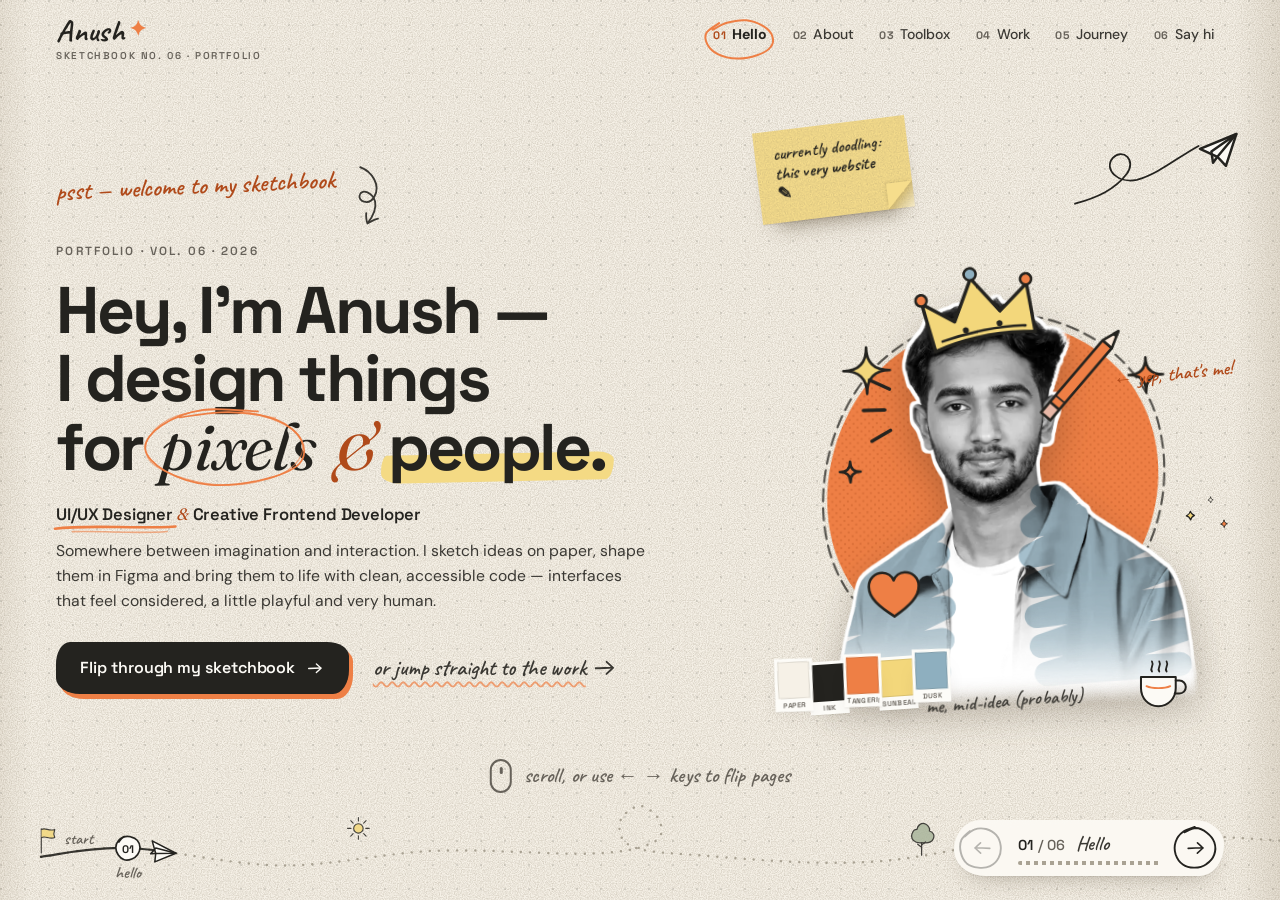
==== index.html @ addc34d1 "Build hand-drawn horizontal sketchbook portfolio Six-chapter, horizontally scrolling personal portfo" ====
<!doctype html>
<html lang="en">
<head>
  <meta charset="utf-8">
  <meta name="viewport" content="width=device-width, initial-scale=1, viewport-fit=cover">
  <title>Anush — UI/UX Designer &amp; Creative Frontend Developer · Portfolio</title>
  <meta name="description" content="The hand-drawn sketchbook portfolio of Anush, a UI/UX designer and creative frontend developer. Flip through selected projects, skills, journey and say hello.">
  <meta name="author" content="Anush">
  <meta name="theme-color" content="#F6F1E7">
  <meta name="color-scheme" content="light">
  <!-- Live URL (GitHub Pages). Update if you move to a custom domain — see README → SEO -->
  <link rel="canonical" href="https://anumanuel.github.io/anush-portfolio/">

  <!-- Open Graph / social preview -->
  <meta property="og:type" content="website">
  <meta property="og:site_name" content="Anush · Sketchbook Portfolio">
  <meta property="og:title" content="Anush — I design things for pixels &amp; people">
  <meta property="og:description" content="A hand-drawn, horizontally scrolling portfolio: projects, skills, journey and a postcard to say hi.">
  <meta property="og:url" content="https://anumanuel.github.io/anush-portfolio/">
  <meta property="og:image" content="https://anumanuel.github.io/anush-portfolio/assets/images/og-image.jpg">
  <meta property="og:image:width" content="1200">
  <meta property="og:image:height" content="630">
  <meta property="og:image:alt" content="Hand-drawn sketchbook portfolio of Anush">
  <meta name="twitter:card" content="summary_large_image">
  <meta name="twitter:title" content="Anush — I design things for pixels &amp; people">
  <meta name="twitter:description" content="A hand-drawn, horizontally scrolling portfolio of a UI/UX designer &amp; creative developer.">
  <meta name="twitter:image" content="https://anumanuel.github.io/anush-portfolio/assets/images/og-image.jpg">

  <link rel="icon" href="assets/icons/favicon.svg" type="image/svg+xml">
  <link rel="icon" href="assets/icons/favicon-32.png" sizes="32x32" type="image/png">
  <link rel="apple-touch-icon" href="assets/icons/apple-touch-icon.png">

  <link rel="preconnect" href="https://fonts.googleapis.com">
  <link rel="preconnect" href="https://fonts.gstatic.com" crossorigin>
  <link rel="stylesheet" href="https://fonts.googleapis.com/css2?family=Caveat:wght@500;600;700&family=DM+Sans:ital,opsz,wght@0,9..40,400;0,9..40,500;0,9..40,700;1,9..40,400&family=Fraunces:ital,opsz,wght@1,9..144,400;1,9..144,600&family=Space+Grotesk:wght@500;600;700&display=swap">

  <link rel="stylesheet" href="css/style.css">
  <link rel="stylesheet" href="css/animations.css">
  <link rel="stylesheet" href="css/responsive.css">

  <script>document.documentElement.classList.add('js');</script>

  <script type="application/ld+json">
  {
    "@context": "https://schema.org",
    "@type": "Person",
    "name": "Anush",
    "jobTitle": "UI/UX Designer & Creative Frontend Developer",
    "url": "https://anumanuel.github.io/anush-portfolio/",
    "knowsAbout": ["UI design", "UX design", "Figma", "HTML", "CSS", "JavaScript", "GSAP", "Responsive web design"]
  }
  </script>
</head>
<body>

<!-- ============================================================
     SVG SPRITE — hand-drawn icons & doodles (referenced via <use>)
     ============================================================ -->
<svg class="sprite" xmlns="http://www.w3.org/2000/svg" aria-hidden="true" focusable="false">
  <defs>
    <pattern id="pat-stripes" width="12" height="12" patternUnits="userSpaceOnUse"><rect width="12" height="12" fill="#FCFAF5"/><rect width="12" height="5.5" fill="#8EAFBF"/></pattern>
    <pattern id="pat-hatch" width="6" height="6" patternUnits="userSpaceOnUse" patternTransform="rotate(45)"><line x1="0" y1="0" x2="0" y2="6" stroke="#24231F" stroke-width="1.1" opacity=".5"/></pattern>
    <pattern id="pat-dots" width="18" height="18" patternUnits="userSpaceOnUse"><circle cx="4.5" cy="4.5" r="2.6" fill="#B04A1A" opacity=".32"/><circle cx="13.5" cy="13.5" r="2.6" fill="#B04A1A" opacity=".32"/></pattern>
  </defs>

  <!-- UI icons -->
  <symbol id="i-arrow-r" viewBox="0 0 24 24"><path d="M3.5 12.4c4.6-.5 9.6-.2 15.8-.6"/><path d="M13.6 6.4c2.2 1.9 4.2 3.7 5.9 5.6-1.8 1.8-3.8 3.7-6 5.6"/></symbol>
  <symbol id="i-arrow-l" viewBox="0 0 24 24"><path d="M20.5 12.4c-4.6-.5-9.6-.2-15.8-.6"/><path d="M10.4 6.4c-2.2 1.9-4.2 3.7-5.9 5.6 1.8 1.8 3.8 3.7 6 5.6"/></symbol>
  <symbol id="i-arrow-curl" viewBox="0 0 60 60"><path d="M6 8c14-4 30 2 32 16 2 12-12 16-14 8-2-7 10-10 18-4 6 5 8 14 8 24"/><path d="M42 44c2 3 4 6 8 8 2-4 3-8 6-11"/></symbol>
  <symbol id="i-close" viewBox="0 0 24 24"><path d="M5.5 5.8c4.4 4 8.6 8.2 13 12.6"/><path d="M18.6 5.4c-4.3 4.6-8.4 8.8-13 13.1"/></symbol>
  <symbol id="i-menu" viewBox="0 0 24 24"><path d="M3.8 7.2c5.6-.5 10.9-.4 16.4 0"/><path d="M3.6 12.2c5.8-.3 11-.2 16.8.2"/><path d="M3.8 17.2c4.4-.4 8.6-.3 12.8.1"/></symbol>
  <symbol id="i-mail" viewBox="0 0 24 24"><path d="M3.4 6.6c5.8-.4 11.4-.3 17.2 0 .3 3.8.4 7.4.1 11.1-5.7.4-11.4.3-17.1 0-.4-3.7-.4-7.4-.2-11.1z"/><path d="M3.8 7.2c2.7 2.3 5.4 4.4 8.2 6.3 2.9-2 5.7-4.1 8.3-6.4"/></symbol>
  <symbol id="i-linkedin" viewBox="0 0 24 24"><path d="M3.6 3.8c5.6-.3 11.1-.3 16.7 0 .3 5.5.3 11 0 16.5-5.6.3-11.1.3-16.7 0-.3-5.5-.3-11 0-16.5z"/><path d="M8 10.5v6.2"/><path d="M8 7.4v.1"/><path d="M11.6 16.7v-6.1M11.6 13c0-1.6 1.1-2.6 2.4-2.6 1.4 0 2.2.9 2.2 2.6v3.7"/></symbol>
  <symbol id="i-github" viewBox="0 0 24 24"><circle cx="6.5" cy="5.5" r="2.2"/><circle cx="6.5" cy="18.5" r="2.2"/><circle cx="17.5" cy="7.5" r="2.2"/><path d="M6.5 7.8v8.4"/><path d="M17.4 9.8c.2 4.2-3.3 5.4-10.6 6.6"/></symbol>
  <symbol id="i-dribbble" viewBox="0 0 24 24"><circle cx="12" cy="12" r="8.6"/><path d="M5.2 7.4c4.6 1.8 9.6 1.4 13.4-1.6"/><path d="M8.6 4.2c3.6 4.4 6.2 10 7.2 15.6"/><path d="M3.6 13.6c4.6-2 10-2.4 16.4-.4"/></symbol>
  <symbol id="i-instagram" viewBox="0 0 24 24"><path d="M8.4 3.6c2.4-.2 4.8-.2 7.2 0 2.8.2 4.6 2 4.8 4.8.2 2.4.2 4.8 0 7.2-.2 2.8-2 4.6-4.8 4.8-2.4.2-4.8.2-7.2 0-2.8-.2-4.6-2-4.8-4.8-.2-2.4-.2-4.8 0-7.2.2-2.8 2-4.6 4.8-4.8z"/><circle cx="12" cy="12" r="3.9"/><path d="M17.1 6.9v.1"/></symbol>
  <symbol id="i-copy" viewBox="0 0 24 24"><path d="M8.4 8.2c3.9-.3 7.8-.3 11.7 0 .3 3.9.3 7.8 0 11.7-3.9.3-7.8.3-11.7 0-.3-3.9-.3-7.8 0-11.7z"/><path d="M15.6 5.4c0-.6-.1-1.2-.2-1.8-3.8-.3-7.6-.3-11.5 0-.3 3.8-.3 7.6 0 11.5.6.1 1.2.2 1.8.2"/></symbol>
  <symbol id="i-check" viewBox="0 0 24 24"><path d="M4.4 12.8c1.8 1.6 3.4 3.4 4.8 5.4 3.2-5.2 6.6-9.4 10.6-13"/></symbol>
  <symbol id="i-send" viewBox="0 0 24 24"><path d="M3.2 11.2c6-2.6 11.8-5 17.6-7.4-1.8 5.6-3.8 11.2-6.2 16.6-1.4-2.6-2.6-5-3.8-7.4z"/><path d="M10.8 13c3-3 6.2-6 9.8-9"/></symbol>
  <symbol id="i-star" viewBox="0 0 24 24"><path d="M12 3.2l2.5 5.6 6 .6-4.6 4 1.4 6-5.3-3.2-5.3 3.2 1.4-6-4.6-4 6-.6z" style="fill:var(--ico-fill,none)"/></symbol>
  <symbol id="i-external" viewBox="0 0 24 24"><path d="M13.6 4.4c2-.1 4-.1 6 0 .1 2 .1 4 0 6"/><path d="M19.4 4.6c-3.6 3.4-6.6 6.6-9.6 9.8"/><path d="M17.6 13.6c.1 2 .1 4 0 6-4.4.2-8.8.2-13.2 0-.2-4.4-.2-8.8 0-13.2 2-.1 4-.1 6 0"/></symbol>


  <!-- Interest icons -->
  <symbol id="n-camera" viewBox="0 0 24 24"><path d="M3.6 8.2c0-1 .8-1.8 1.8-1.8h2.4l1.6-2.4h5.2l1.6 2.4h2.4c1 0 1.8.8 1.8 1.8v9.6c0 1-.8 1.8-1.8 1.8H5.4c-1 0-1.8-.8-1.8-1.8z"/><circle cx="12" cy="13" r="3.6"/></symbol>
  <symbol id="n-music" viewBox="0 0 24 24"><path d="M4.4 15.6v-3.4a7.6 7.6 0 0 1 15.2 0v3.4"/><rect x="3.4" y="14.2" width="4" height="6" rx="1.6"/><rect x="16.6" y="14.2" width="4" height="6" rx="1.6"/></symbol>
  <symbol id="n-plant" viewBox="0 0 24 24"><path d="M7 14.6h10l-1.4 6H8.4z"/><path d="M12 14.4c0-3.4 0-6.4.4-9"/><path d="M12.2 9.4c1.2-2.8 3.8-4 6.6-3.6-.4 3-2.8 4.6-6.6 3.6zM11.8 11.6c-1-2.4-3.4-3.6-6-3 .4 2.6 2.6 4 6 3z"/></symbol>
  <symbol id="n-compass" viewBox="0 0 24 24"><circle cx="12" cy="12" r="8.6"/><path d="M15.6 8.4l-2.2 5-5 2.2 2.2-5z"/></symbol>
  <symbol id="n-book" viewBox="0 0 24 24"><path d="M12 6.4c-2.4-1.6-5.4-2-8.4-1.4v13.4c3-.6 6-.2 8.4 1.4 2.4-1.6 5.4-2 8.4-1.4V5c-3-.6-6-.2-8.4 1.4zM12 6.4v13.4"/></symbol>
  <symbol id="n-cup" viewBox="0 0 24 24"><path d="M4.6 9.4h12.2v4.4c0 3.4-2.6 6.2-6.1 6.2s-6.1-2.8-6.1-6.2z"/><path d="M16.8 11h1.4c1.4 0 2.4 1 2.4 2.2s-1 2.4-2.4 2.4h-1.8"/><path d="M8.2 6.6c-.6-1 .6-1.8 0-3M12 6.6c-.6-1 .6-1.8 0-3"/></symbol>

  <!-- Doodles -->
  <symbol id="d-plane" viewBox="0 0 32 32"><path d="M2.5 15.2L29 4.4 21.4 27.6l-6.2-6.6z" style="fill:var(--plane-fill,#FCFAF5)"/><path d="M15.2 21L29 4.4 10.8 17.2l1.2 8.2 3.2-4.4"/></symbol>
  <symbol id="d-star" viewBox="0 0 24 24"><path d="M12 2.8c.9 3.6 2.4 5.8 6.6 6.8-3.6 1.4-5.4 3.4-6.2 7.6-1.2-3.8-3-5.8-7-6.8 3.8-1.6 5.6-3.8 6.6-7.6z" style="fill:var(--ico-fill,none)"/></symbol>
  <symbol id="d-flag" viewBox="0 0 32 40"><path d="M6 38V4"/><path d="M6.4 5c5.6-3 10 3 18.4 0-1.8 4.2-1.6 7.6 0 11.4-8 3-12.6-3-18.4 0" style="fill:var(--flag-fill,#F3D77B)"/></symbol>
  <symbol id="d-tree" viewBox="0 0 40 48"><path d="M20 46V30"/><path d="M20 30c-9 1-15-5-12-12 1-3 4-5 6-5 1-6 6-9 11-7 4 2 6 6 5 9 5 1 7 6 5 10-2 5-8 6-15 5z" style="fill:var(--tree-fill,#A8B49A)"/><path d="M20 36l-5-4M20 33l5-4"/></symbol>
  <symbol id="d-mountain" viewBox="0 0 64 40"><path d="M2 38l18-26 8 10 10-18 24 34z" style="fill:var(--mtn-fill,#EEE6D6)"/><path d="M34 10l4-6 4 6-4 2z" style="fill:#FCFAF5"/></symbol>
  <symbol id="d-house" viewBox="0 0 40 40"><path d="M6 18L20 6l14 12"/><path d="M9 16v20h22V16" style="fill:var(--house-fill,#FCFAF5)"/><path d="M17 36v-9h6v9"/><path d="M26 10V5h4v8"/></symbol>
  <symbol id="d-bird" viewBox="0 0 32 16"><path d="M2 10c4-6 8-6 12 0 4-6 9-7 16-3"/></symbol>
  <symbol id="d-cloud" viewBox="0 0 64 32"><path d="M10 28c-6 0-8-8-2-10 0-6 8-9 12-5 2-7 14-9 17-1 6-3 12 1 11 7 6 0 8 9 0 9z" style="fill:var(--cloud-fill,#FCFAF5)"/></symbol>
  <symbol id="d-mailbox" viewBox="0 0 48 56"><path d="M22 54V30"/><path d="M8 30V18c0-6 4-10 10-10h16c5 0 8 4 8 10v12z" style="fill:var(--mail-fill,#8EAFBF)"/><path d="M18 8c-5 0-9 4-9 10v12"/><path d="M30 12v-8h8v5h-8" style="fill:#EE7F45"/></symbol>
  <symbol id="d-tent" viewBox="0 0 48 40"><path d="M4 36L24 6l20 30z" style="fill:var(--tent-fill,#F3D77B)"/><path d="M24 6v30M18 36l6-10 6 10"/></symbol>
  <symbol id="d-sun" viewBox="0 0 40 40"><circle cx="20" cy="20" r="7" style="fill:var(--sun-fill,#F3D77B)"/><path d="M20 4v5M20 31v5M4 20h5M31 20h5M8.6 8.6l3.6 3.6M27.8 27.8l3.6 3.6M8.6 31.4l3.6-3.6M27.8 12.2l3.6-3.6"/></symbol>
  <symbol id="d-heart" viewBox="0 0 24 24"><path d="M12 20c-4-3-8-6-8-10 0-3 2-5 4.4-5C10 5 11.2 6 12 7.4 12.8 6 14 5 15.6 5 18 5 20 7 20 10c0 4-4 7-8 10z" style="fill:var(--ico-fill,none)"/></symbol>
  <symbol id="d-swirl" viewBox="0 0 40 40"><path d="M20 20c2-1 2-4 0-5-3-1-6 1-6 5 0 5 5 8 10 7 6-1 9-7 7-13-2-7-10-10-17-7"/></symbol>
  <symbol id="d-pin" viewBox="0 0 24 32"><path d="M12 30c-4-7-9-12-9-18a9 9 0 0 1 18 0c0 6-5 11-9 18z" style="fill:var(--pin-fill,#EE7F45)"/><circle cx="12" cy="12" r="3.4" style="fill:#FCFAF5"/></symbol>
  <symbol id="d-pushpin" viewBox="0 0 32 32"><circle cx="16" cy="11" r="8" style="fill:var(--pin-fill,#EE7F45)"/><path d="M12 8.4c1-1.6 2.6-2.2 4-2.2"/><path d="M16 19v11"/></symbol>
  <symbol id="d-clip" viewBox="0 0 24 56"><path d="M8 40V12c0-4 2-7 5-7s5 3 5 7v32c0 5-3 9-7 9s-7-4-7-9V16"/></symbol>
  <symbol id="d-mortar" viewBox="0 0 40 32"><path d="M2 12L20 4l18 8-18 8z" style="fill:var(--ico-fill,#FCFAF5)"/><path d="M10 16v7c4 4 16 4 20 0v-7M36 13v10"/></symbol>
  <symbol id="d-bulb" viewBox="0 0 32 40"><path d="M11 28c0-5-6-7-6-14a11 11 0 0 1 22 0c0 7-6 9-6 14z" style="fill:var(--ico-fill,#FCFAF5)"/><path d="M11 32h10M12.5 36h7M16 28v-8l-3-3M16 20l3-3"/></symbol>
  <symbol id="d-brief" viewBox="0 0 40 34"><path d="M3 10h34v21H3z" style="fill:var(--ico-fill,#FCFAF5)"/><path d="M14 10V5h12v5M3 18c10 4 24 4 34 0M18 19v3h4v-3"/></symbol>
  <symbol id="d-ribbon" viewBox="0 0 36 46"><circle cx="18" cy="16" r="12" style="fill:var(--ico-fill,#F3D77B)"/><circle cx="18" cy="16" r="7"/><path d="M10 25l-4 18 7-4 4 6 3-17M26 25l4 18-7-4-4 6"/></symbol>
  <symbol id="d-rocket" viewBox="0 0 36 44"><path d="M18 3c7 6 9 15 6 27H12C9 18 11 9 18 3z" style="fill:var(--ico-fill,#FCFAF5)"/><circle cx="18" cy="15" r="3.4"/><path d="M12 24l-6 6 1 6 6-6M24 24l6 6-1 6-6-6M15 34c0 3 1 5 3 7 2-2 3-4 3-7"/></symbol>
  <symbol id="d-snail" viewBox="0 0 56 36"><path d="M4 32c8 1 30 1 46 0 3-1 4-5 1-6-3 0-4 2-6 2" /><path d="M14 31c-6-3-7-12-2-17 6-6 17-5 21 2 4 6 0 14-7 14-5 0-8-4-7-8 1-4 6-5 8-2" style="fill:var(--ico-fill,#F3D77B)"/><path d="M46 26c0-4-1-8 1-12M50 26c1-4 2-7 5-10"/><circle cx="47" cy="13" r="1.4"/><circle cx="55" cy="15" r="1.4"/></symbol>
  <!-- Software stickers (hand-drawn, die-cut look) -->
  <symbol id="s-figma" viewBox="0 0 32 32"><rect x=".6" y=".6" width="30.8" height="30.8" rx="9" fill="#fff"/><path d="M6.2 3.4c6.6-.5 13.2-.4 19.8.1 1.6.1 2.5 1 2.6 2.6.4 6.6.4 13.2-.1 19.8-.1 1.6-1 2.5-2.6 2.6-6.6.4-13.2.4-19.8-.1-1.6-.1-2.5-1-2.6-2.6-.4-6.6-.3-13.2.1-19.8.1-1.5 1-2.4 2.6-2.6z" fill="#2B2A28" stroke="#24231F" stroke-width="1.2"/><path d="M16 8.2h-2.6a2.6 2.6 0 0 0 0 5.2H16z" fill="#F24E1E"/><path d="M16 8.2h2.6a2.6 2.6 0 0 1 0 5.2H16z" fill="#FF7262"/><path d="M16 13.4h-2.6a2.6 2.6 0 0 0 0 5.2H16z" fill="#A259FF"/><circle cx="18.6" cy="16" r="2.6" fill="#1ABCFE"/><path d="M16 18.6v2.6a2.6 2.6 0 1 1-2.6-2.6z" fill="#0ACF83"/></symbol>
  <symbol id="s-ps" viewBox="0 0 32 32"><rect x=".6" y=".6" width="30.8" height="30.8" rx="9" fill="#fff"/><path d="M6.2 3.4c6.6-.5 13.2-.4 19.8.1 1.6.1 2.5 1 2.6 2.6.4 6.6.4 13.2-.1 19.8-.1 1.6-1 2.5-2.6 2.6-6.6.4-13.2.4-19.8-.1-1.6-.1-2.5-1-2.6-2.6-.4-6.6-.3-13.2.1-19.8.1-1.5 1-2.4 2.6-2.6z" fill="#001E36" stroke="#24231F" stroke-width="1.2"/><text x="16" y="20.6" text-anchor="middle" font-family="Space Grotesk, Segoe UI, sans-serif" font-weight="700" font-size="12.5" fill="#31A8FF">Ps</text></symbol>
  <symbol id="s-ai" viewBox="0 0 32 32"><rect x=".6" y=".6" width="30.8" height="30.8" rx="9" fill="#fff"/><path d="M6.2 3.4c6.6-.5 13.2-.4 19.8.1 1.6.1 2.5 1 2.6 2.6.4 6.6.4 13.2-.1 19.8-.1 1.6-1 2.5-2.6 2.6-6.6.4-13.2.4-19.8-.1-1.6-.1-2.5-1-2.6-2.6-.4-6.6-.3-13.2.1-19.8.1-1.5 1-2.4 2.6-2.6z" fill="#330000" stroke="#24231F" stroke-width="1.2"/><text x="16" y="20.6" text-anchor="middle" font-family="Space Grotesk, Segoe UI, sans-serif" font-weight="700" font-size="12.5" fill="#FF9A00">Ai</text></symbol>
  <symbol id="s-uiux" viewBox="0 0 32 32"><rect x=".6" y=".6" width="30.8" height="30.8" rx="9" fill="#fff"/><path d="M6.2 3.4c6.6-.5 13.2-.4 19.8.1 1.6.1 2.5 1 2.6 2.6.4 6.6.4 13.2-.1 19.8-.1 1.6-1 2.5-2.6 2.6-6.6.4-13.2.4-19.8-.1-1.6-.1-2.5-1-2.6-2.6-.4-6.6-.3-13.2.1-19.8.1-1.5 1-2.4 2.6-2.6z" fill="#F7B6C8" stroke="#24231F" stroke-width="1.2"/><circle cx="13.6" cy="14" r="5.6" fill="#FCFAF5" stroke="#24231F" stroke-width="1.3"/><path d="M11.6 12.6v.6M15.6 12.6v.6" stroke="#24231F" stroke-width="1.5" stroke-linecap="round"/><path d="M11 15.4c1.4 1.6 3.8 1.6 5.2 0" fill="none" stroke="#24231F" stroke-width="1.3" stroke-linecap="round"/><path d="M18.4 17.4l6.4 2.6-2.8 1-1.2 2.8z" fill="#24231F" stroke="#24231F" stroke-width="1" stroke-linejoin="round"/></symbol>
  <symbol id="s-wire" viewBox="0 0 32 32"><rect x=".6" y=".6" width="30.8" height="30.8" rx="9" fill="#fff"/><path d="M6.2 3.4c6.6-.5 13.2-.4 19.8.1 1.6.1 2.5 1 2.6 2.6.4 6.6.4 13.2-.1 19.8-.1 1.6-1 2.5-2.6 2.6-6.6.4-13.2.4-19.8-.1-1.6-.1-2.5-1-2.6-2.6-.4-6.6-.3-13.2.1-19.8.1-1.5 1-2.4 2.6-2.6z" fill="#DCE8EE" stroke="#24231F" stroke-width="1.2"/><path d="M8.2 8.4c5.2-.2 10.4-.2 15.6 0 .2 5.1.2 10.2 0 15.2-5.2.2-10.4.2-15.6 0-.2-5-.2-10.1 0-15.2z" fill="#fff" stroke="#4F7486" stroke-width="1.3"/><path d="M8.4 12.2h15.2M11 15.6h5.4M11 18.6h9.6M11 21.2h4" fill="none" stroke="#4F7486" stroke-width="1.3" stroke-linecap="round"/><path d="M19.4 14.8l2.4 2.2M21.8 14.8l-2.4 2.2" stroke="#EE7F45" stroke-width="1.2" stroke-linecap="round"/></symbol>
  <symbol id="s-proto" viewBox="0 0 32 32"><rect x=".6" y=".6" width="30.8" height="30.8" rx="9" fill="#fff"/><path d="M6.2 3.4c6.6-.5 13.2-.4 19.8.1 1.6.1 2.5 1 2.6 2.6.4 6.6.4 13.2-.1 19.8-.1 1.6-1 2.5-2.6 2.6-6.6.4-13.2.4-19.8-.1-1.6-.1-2.5-1-2.6-2.6-.4-6.6-.3-13.2.1-19.8.1-1.5 1-2.4 2.6-2.6z" fill="#C9B8FF" stroke="#24231F" stroke-width="1.2"/><rect x="6.8" y="8.6" width="7.4" height="12.6" rx="1.6" fill="#fff" stroke="#24231F" stroke-width="1.2"/><rect x="17.8" y="10.8" width="7.4" height="12.6" rx="1.6" fill="#fff" stroke="#24231F" stroke-width="1.2"/><path d="M11.6 12.6c2.8-2.4 6-2.2 8.6.6M18.6 11.6l1.6 1.8-2.2.6" fill="none" stroke="#24231F" stroke-width="1.2" stroke-linecap="round" stroke-linejoin="round"/></symbol>
  <symbol id="s-ds" viewBox="0 0 32 32"><rect x=".6" y=".6" width="30.8" height="30.8" rx="9" fill="#fff"/><path d="M6.2 3.4c6.6-.5 13.2-.4 19.8.1 1.6.1 2.5 1 2.6 2.6.4 6.6.4 13.2-.1 19.8-.1 1.6-1 2.5-2.6 2.6-6.6.4-13.2.4-19.8-.1-1.6-.1-2.5-1-2.6-2.6-.4-6.6-.3-13.2.1-19.8.1-1.5 1-2.4 2.6-2.6z" fill="#F3D77B" stroke="#24231F" stroke-width="1.2"/><rect x="7.4" y="7.6" width="9" height="7" rx="1.6" fill="#EE7F45" stroke="#24231F" stroke-width="1.2"/><circle cx="21.4" cy="11.1" r="3.6" fill="#8EAFBF" stroke="#24231F" stroke-width="1.2"/><rect x="7.4" y="18" width="17.4" height="6" rx="3" fill="#fff" stroke="#24231F" stroke-width="1.2"/><path d="M10.4 21h7" stroke="#24231F" stroke-width="1.2" stroke-linecap="round"/></symbol>
  <symbol id="s-html" viewBox="0 0 32 32"><rect x=".6" y=".6" width="30.8" height="30.8" rx="9" fill="#fff"/><path d="M6.2 3.4c6.6-.5 13.2-.4 19.8.1 1.6.1 2.5 1 2.6 2.6.4 6.6.4 13.2-.1 19.8-.1 1.6-1 2.5-2.6 2.6-6.6.4-13.2.4-19.8-.1-1.6-.1-2.5-1-2.6-2.6-.4-6.6-.3-13.2.1-19.8.1-1.5 1-2.4 2.6-2.6z" fill="#E44D26" stroke="#24231F" stroke-width="1.2"/><path d="M12.2 11.4L8 16l4.2 4.6M19.8 11.4L24 16l-4.2 4.6M17.4 9.8l-2.8 12.4" fill="none" stroke="#fff" stroke-width="2.1" stroke-linecap="round" stroke-linejoin="round"/></symbol>
  <symbol id="s-css" viewBox="0 0 32 32"><rect x=".6" y=".6" width="30.8" height="30.8" rx="9" fill="#fff"/><path d="M6.2 3.4c6.6-.5 13.2-.4 19.8.1 1.6.1 2.5 1 2.6 2.6.4 6.6.4 13.2-.1 19.8-.1 1.6-1 2.5-2.6 2.6-6.6.4-13.2.4-19.8-.1-1.6-.1-2.5-1-2.6-2.6-.4-6.6-.3-13.2.1-19.8.1-1.5 1-2.4 2.6-2.6z" fill="#2965F1" stroke="#24231F" stroke-width="1.2"/><path d="M13 9.4c-2 0-2.2 1.4-2.2 2.9s-.3 3.1-2 3.7c1.7.6 2 2.2 2 3.7s.2 2.9 2.2 2.9M19 9.4c2 0 2.2 1.4 2.2 2.9s.3 3.1 2 3.7c-1.7.6-2 2.2-2 3.7s-.2 2.9-2.2 2.9" fill="none" stroke="#fff" stroke-width="2" stroke-linecap="round"/></symbol>
  <symbol id="s-scss" viewBox="0 0 32 32"><rect x=".6" y=".6" width="30.8" height="30.8" rx="9" fill="#fff"/><path d="M6.2 3.4c6.6-.5 13.2-.4 19.8.1 1.6.1 2.5 1 2.6 2.6.4 6.6.4 13.2-.1 19.8-.1 1.6-1 2.5-2.6 2.6-6.6.4-13.2.4-19.8-.1-1.6-.1-2.5-1-2.6-2.6-.4-6.6-.3-13.2.1-19.8.1-1.5 1-2.4 2.6-2.6z" fill="#CD6799" stroke="#24231F" stroke-width="1.2"/><path d="M20.4 10.4c-1.9-1.4-6.6-1.3-7 1.3-.5 3 7 2.8 6.6 6.2-.3 2.8-4.9 3.8-7.6 1.7" fill="none" stroke="#fff" stroke-width="2.3" stroke-linecap="round"/></symbol>
  <symbol id="s-js" viewBox="0 0 32 32"><rect x=".6" y=".6" width="30.8" height="30.8" rx="9" fill="#fff"/><path d="M6.2 3.4c6.6-.5 13.2-.4 19.8.1 1.6.1 2.5 1 2.6 2.6.4 6.6.4 13.2-.1 19.8-.1 1.6-1 2.5-2.6 2.6-6.6.4-13.2.4-19.8-.1-1.6-.1-2.5-1-2.6-2.6-.4-6.6-.3-13.2.1-19.8.1-1.5 1-2.4 2.6-2.6z" fill="#F7DF1E" stroke="#24231F" stroke-width="1.2"/><text x="25" y="25.4" text-anchor="end" font-family="Space Grotesk, Segoe UI, sans-serif" font-weight="700" font-size="11.5" fill="#24231F">JS</text></symbol>
  <symbol id="s-jquery" viewBox="0 0 32 32"><rect x=".6" y=".6" width="30.8" height="30.8" rx="9" fill="#fff"/><path d="M6.2 3.4c6.6-.5 13.2-.4 19.8.1 1.6.1 2.5 1 2.6 2.6.4 6.6.4 13.2-.1 19.8-.1 1.6-1 2.5-2.6 2.6-6.6.4-13.2.4-19.8-.1-1.6-.1-2.5-1-2.6-2.6-.4-6.6-.3-13.2.1-19.8.1-1.5 1-2.4 2.6-2.6z" fill="#0769AD" stroke="#24231F" stroke-width="1.2"/><path d="M8.4 12.6c1 4.6 5.6 7.6 10.6 6.2M10.4 10.4c.8 3.4 4 5.4 7.6 4.6M13 8.4c.4 2 2.2 3.2 4.4 2.8" fill="none" stroke="#fff" stroke-width="1.7" stroke-linecap="round"/><text x="24.6" y="25.4" text-anchor="end" font-family="Space Grotesk, Segoe UI, sans-serif" font-weight="700" font-size="7.5" fill="#fff">jQ</text></symbol>
  <symbol id="s-bootstrap" viewBox="0 0 32 32"><rect x=".6" y=".6" width="30.8" height="30.8" rx="9" fill="#fff"/><path d="M6.2 3.4c6.6-.5 13.2-.4 19.8.1 1.6.1 2.5 1 2.6 2.6.4 6.6.4 13.2-.1 19.8-.1 1.6-1 2.5-2.6 2.6-6.6.4-13.2.4-19.8-.1-1.6-.1-2.5-1-2.6-2.6-.4-6.6-.3-13.2.1-19.8.1-1.5 1-2.4 2.6-2.6z" fill="#7952B3" stroke="#24231F" stroke-width="1.2"/><text x="16" y="21.6" text-anchor="middle" font-family="Space Grotesk, Segoe UI, sans-serif" font-weight="700" font-size="15" fill="#fff">B</text></symbol>
  <symbol id="s-tailwind" viewBox="0 0 32 32"><rect x=".6" y=".6" width="30.8" height="30.8" rx="9" fill="#fff"/><path d="M6.2 3.4c6.6-.5 13.2-.4 19.8.1 1.6.1 2.5 1 2.6 2.6.4 6.6.4 13.2-.1 19.8-.1 1.6-1 2.5-2.6 2.6-6.6.4-13.2.4-19.8-.1-1.6-.1-2.5-1-2.6-2.6-.4-6.6-.3-13.2.1-19.8.1-1.5 1-2.4 2.6-2.6z" fill="#F0FAFF" stroke="#24231F" stroke-width="1.2"/><path d="M7.4 14c1.6-3 3.8-4 6.4-3.2 2.4.8 2.8 2.8 5.4 3.2 2.2.4 3.8-.6 5.4-2.8M7.4 20.4c1.6-3 3.8-4 6.4-3.2 2.4.8 2.8 2.8 5.4 3.2 2.2.4 3.8-.6 5.4-2.8" fill="none" stroke="#38BDF8" stroke-width="2.4" stroke-linecap="round"/></symbol>
  <symbol id="s-gsap" viewBox="0 0 32 32"><rect x=".6" y=".6" width="30.8" height="30.8" rx="9" fill="#fff"/><path d="M6.2 3.4c6.6-.5 13.2-.4 19.8.1 1.6.1 2.5 1 2.6 2.6.4 6.6.4 13.2-.1 19.8-.1 1.6-1 2.5-2.6 2.6-6.6.4-13.2.4-19.8-.1-1.6-.1-2.5-1-2.6-2.6-.4-6.6-.3-13.2.1-19.8.1-1.5 1-2.4 2.6-2.6z" fill="#0E100F" stroke="#24231F" stroke-width="1.2"/><text x="16" y="18.4" text-anchor="middle" font-family="Space Grotesk, Segoe UI, sans-serif" font-weight="700" font-size="8.4" fill="#88CE02">GSAP</text><path d="M8.6 22c3-1.6 6.4-1.6 9.6 0 2 1 3.6 1 5.2 0" fill="none" stroke="#88CE02" stroke-width="1.4" stroke-linecap="round"/></symbol>
  <symbol id="s-three" viewBox="0 0 32 32"><rect x=".6" y=".6" width="30.8" height="30.8" rx="9" fill="#fff"/><path d="M6.2 3.4c6.6-.5 13.2-.4 19.8.1 1.6.1 2.5 1 2.6 2.6.4 6.6.4 13.2-.1 19.8-.1 1.6-1 2.5-2.6 2.6-6.6.4-13.2.4-19.8-.1-1.6-.1-2.5-1-2.6-2.6-.4-6.6-.3-13.2.1-19.8.1-1.5 1-2.4 2.6-2.6z" fill="#FCFAF5" stroke="#24231F" stroke-width="1.2"/><path d="M8.6 23.6L12.4 7.8 24 19.6z M10.5 15.7l7.7-2 -2 7.9z" fill="none" stroke="#24231F" stroke-width="1.3" stroke-linejoin="round"/></symbol>
  <symbol id="s-scroll" viewBox="0 0 32 32"><rect x=".6" y=".6" width="30.8" height="30.8" rx="9" fill="#fff"/><path d="M6.2 3.4c6.6-.5 13.2-.4 19.8.1 1.6.1 2.5 1 2.6 2.6.4 6.6.4 13.2-.1 19.8-.1 1.6-1 2.5-2.6 2.6-6.6.4-13.2.4-19.8-.1-1.6-.1-2.5-1-2.6-2.6-.4-6.6-.3-13.2.1-19.8.1-1.5 1-2.4 2.6-2.6z" fill="#B7E59A" stroke="#24231F" stroke-width="1.2"/><rect x="12" y="6.8" width="8" height="13" rx="4" fill="#fff" stroke="#24231F" stroke-width="1.3"/><path d="M16 9.6v2.6M12.4 22.6l3.6 2.4 3.6-2.4" fill="none" stroke="#24231F" stroke-width="1.4" stroke-linecap="round" stroke-linejoin="round"/></symbol>
  <symbol id="s-anim" viewBox="0 0 32 32"><rect x=".6" y=".6" width="30.8" height="30.8" rx="9" fill="#fff"/><path d="M6.2 3.4c6.6-.5 13.2-.4 19.8.1 1.6.1 2.5 1 2.6 2.6.4 6.6.4 13.2-.1 19.8-.1 1.6-1 2.5-2.6 2.6-6.6.4-13.2.4-19.8-.1-1.6-.1-2.5-1-2.6-2.6-.4-6.6-.3-13.2.1-19.8.1-1.5 1-2.4 2.6-2.6z" fill="#EE7F45" stroke="#24231F" stroke-width="1.2"/><path d="M14 7.6c.7 3.8 2.3 5.7 6.2 7.4-3.9 1.6-5.5 3.4-6.2 7.4-.7-4-2.3-5.8-6.2-7.4 3.9-1.7 5.5-3.6 6.2-7.4z" fill="#fff" stroke="#24231F" stroke-width="1.2" stroke-linejoin="round"/><path d="M22.6 18.8c.3 1.6 1 2.4 2.6 3.1-1.6.7-2.3 1.4-2.6 3.1-.3-1.7-1-2.4-2.6-3.1 1.6-.7 2.3-1.5 2.6-3.1z" fill="#F3D77B" stroke="#24231F" stroke-width="1"/></symbol>
  <symbol id="s-responsive" viewBox="0 0 32 32"><rect x=".6" y=".6" width="30.8" height="30.8" rx="9" fill="#fff"/><path d="M6.2 3.4c6.6-.5 13.2-.4 19.8.1 1.6.1 2.5 1 2.6 2.6.4 6.6.4 13.2-.1 19.8-.1 1.6-1 2.5-2.6 2.6-6.6.4-13.2.4-19.8-.1-1.6-.1-2.5-1-2.6-2.6-.4-6.6-.3-13.2.1-19.8.1-1.5 1-2.4 2.6-2.6z" fill="#8EAFBF" stroke="#24231F" stroke-width="1.2"/><rect x="6.4" y="8.6" width="13.4" height="9.4" rx="1.2" fill="#fff" stroke="#24231F" stroke-width="1.2"/><path d="M11 21.6h4.4M13.1 18v3.6" stroke="#24231F" stroke-width="1.2" stroke-linecap="round"/><rect x="20.4" y="12" width="5.4" height="10.4" rx="1.2" fill="#F3D77B" stroke="#24231F" stroke-width="1.2"/></symbol>
</svg>

<a class="skip-link" href="#intro">Skip to content</a>

<!-- Sketchbook cover — opens on load (pure CSS animation; removed by JS) -->
<div class="cover" aria-hidden="true">
  <div class="cover__board">
    <div class="cover__label">
      <span class="cover__no">Sketchbook No. 06</span>
      <span class="cover__name">Anush</span>
      <span class="cover__sub">ideas · interfaces · interactions</span>
    </div>
    <span class="cover__band"></span>
  </div>
</div>

<!-- ============================================================
     TOP BAR — brand + chapter index
     ============================================================ -->
<header class="topbar">
  <a class="brand" href="#intro" data-goto="intro" aria-label="Anush — go to the first page">
    <span class="brand__name">Anush</span>
    <span class="brand__tag">Sketchbook No. 06 · Portfolio</span>
  </a>

  <p class="topbar__status" aria-hidden="true"><span class="topbar__num">01</span><span class="topbar__title">Hello</span></p>

  <button class="toc-toggle" type="button" aria-expanded="false" aria-controls="chapters">
    <svg class="ico" aria-hidden="true"><use href="#i-menu"/></svg>
    <span>Contents</span>
  </button>

  <nav class="chapters" id="chapters" aria-label="Chapters">
    <p class="chapters__heading">Contents</p>
    <ol class="chapters__list">
      <li><a href="#intro" data-goto="intro"><span class="chapters__num">01</span><span class="chapters__label">Hello</span><span class="chapters__long">The introduction</span></a></li>
      <li><a href="#about" data-goto="about"><span class="chapters__num">02</span><span class="chapters__label">About</span><span class="chapters__long">A little about me</span></a></li>
      <li><a href="#toolbox" data-goto="toolbox"><span class="chapters__num">03</span><span class="chapters__label">Toolbox</span><span class="chapters__long">My creative toolbox</span></a></li>
      <li><a href="#projects" data-goto="projects"><span class="chapters__num">04</span><span class="chapters__label">Work</span><span class="chapters__long">Selected projects</span></a></li>
      <li><a href="#journey" data-goto="journey"><span class="chapters__num">05</span><span class="chapters__label">Journey</span><span class="chapters__long">Journey &amp; achievements</span></a></li>
      <li><a href="#contact" data-goto="contact"><span class="chapters__num">06</span><span class="chapters__label">Say hi</span><span class="chapters__long">Let's connect</span></a></li>
    </ol>
    <svg class="chapters__marker" aria-hidden="true" focusable="false"><path pathLength="1"/></svg>
    <p class="chapters__foot hand">tip: swipe or use ← → to flip pages</p>
  </nav>
</header>

<!-- ============================================================
     THE STORYBOARD — horizontally scrolling sketchbook pages
     ============================================================ -->
<main class="storyboard" id="storyboard" aria-label="Portfolio sketchbook">
  <div class="track" id="track">

    <!-- ========== 01 · THE INTRODUCTION ========== -->
    <section class="scene scene--intro" id="intro" data-chapter="01" data-title="Hello" aria-labelledby="intro-title" tabindex="-1">
      <div class="scene__inner intro">
        <div class="intro__copy">
          <p class="intro__hey hand reveal" style="--d:.1s">psst — welcome to my sketchbook <svg class="ico ico--curl" aria-hidden="true"><use href="#i-arrow-curl"/></svg></p>
          <p class="eyebrow reveal" style="--d:.2s">Portfolio · Vol. 06 · 2026</p>
          <h1 class="hero-title" id="intro-title">
            <span class="line"><span class="line__in">Hey, I'm Anush —</span></span>
            <span class="line"><span class="line__in">I design things</span></span>
            <span class="line"><span class="line__in">for <em class="accent circled" data-sketch="circle" data-sketch-pad="12" data-sketch-seed="pixels">pixels</em> <span class="amp">&amp;</span> <span class="marker">people.</span></span></span>
          </h1>
          <p class="role reveal" style="--d:.75s"><span data-sketch="underline" data-sketch-seed="role">UI/UX Designer</span> <span class="role__amp">&amp;</span> Creative Frontend Developer</p>
          <p class="lede reveal" style="--d:.85s">Somewhere between imagination and interaction. I sketch ideas on paper, shape them in Figma and bring them to life with clean, accessible code — interfaces that feel considered, a little playful and very human.</p>
          <div class="cta-row reveal" style="--d:.95s">
            <a class="btn btn--ink" href="#about" data-goto="about">
              <span>Flip through my sketchbook</span>
              <svg class="ico" aria-hidden="true"><use href="#i-arrow-r"/></svg>
            </a>
            <a class="link-hand" href="#projects" data-goto="projects">or jump straight to the work <svg class="ico" aria-hidden="true"><use href="#i-arrow-r"/></svg></a>
          </div>
        </div>

        <div class="intro__art" data-parallax>
          <figure class="portrait pop" style="--d:.45s" data-depth="0.2">
            <div class="portrait__cut">
              <svg class="portrait__blob" viewBox="0 0 1000 971" aria-hidden="true" focusable="false">
                <path class="portrait__blob-fill" d="M480 64C652 52 822 152 862 330 900 502 818 690 648 770 478 850 258 818 160 680 62 540 92 330 202 200 272 116 370 70 480 64Z"/>
                <path class="portrait__blob-dots" d="M480 64C652 52 822 152 862 330 900 502 818 690 648 770 478 850 258 818 160 680 62 540 92 330 202 200 272 116 370 70 480 64Z"/>
                <path class="portrait__blob-line" d="M496 46C668 40 846 146 878 328 912 512 826 704 650 786 470 868 246 828 146 686 52 544 84 322 196 188 268 102 384 50 496 46Z"/>
              </svg>
              <img class="portrait__photo" src="assets/images/anush-portrait-900.webp"
                   srcset="assets/images/anush-portrait-560.webp 560w, assets/images/anush-portrait-900.webp 900w"
                   sizes="(min-width: 900px) 36vw, 88vw" width="900" height="874" fetchpriority="high" decoding="async"
                   alt="Portrait photo of Anush smiling softly in a light zip jacket over a white T-shirt, decorated with hand-drawn doodles: a yellow crown, sparkles and a pencil tucked behind one ear">
              <svg class="portrait__marker draw" viewBox="0 0 1000 971" aria-hidden="true" focusable="false">
                <defs>
                  <mask id="portrait-mask" maskUnits="userSpaceOnUse" x="0" y="0" width="1000" height="971" style="mask-type:alpha">
                    <image href="assets/images/anush-portrait-560.webp" x="0" y="0" width="1000" height="971" preserveAspectRatio="none"/>
                  </mask>
                </defs>
                <g mask="url(#portrait-mask)">
                  <path class="draw__path" pathLength="1" stroke-dasharray="1" d="M150 560L345 545 140 625 355 600 135 690 360 660 130 760 365 725 135 830 360 800 150 890 350 875"/>
                  <path class="draw__path" pathLength="1" stroke-dasharray="1" d="M600 470L700 440 575 540 800 500 570 610 880 560 575 680 905 640 580 750 915 715 590 820 920 790 600 885 910 870"/>
                </g>
              </svg>
              <svg class="portrait__doodles" viewBox="0 0 1000 971" aria-hidden="true" focusable="false">
                <g class="pd pd--crown" style="--pd:1.25s">
                  <g transform="rotate(-9 470 60)">
                    <path d="M352 112L340-2 408 52 462-40 516 46 588-6 588 108C512 92 430 94 352 112Z" fill="#F3D77B" stroke="#24231F" stroke-width="8" stroke-linejoin="round"/>
                    <path d="M372 92C432 82 512 80 568 90" fill="none" stroke="#24231F" stroke-width="6" stroke-linecap="round"/>
                    <circle cx="340" cy="-10" r="13" fill="#EE7F45" stroke="#24231F" stroke-width="6"/>
                    <circle cx="462" cy="-50" r="14" fill="#8EAFBF" stroke="#24231F" stroke-width="6"/>
                    <circle cx="588" cy="-16" r="13" fill="#EE7F45" stroke="#24231F" stroke-width="6"/>
                    <circle cx="430" cy="76" r="7" fill="#24231F"/>
                    <circle cx="510" cy="74" r="7" fill="#24231F"/>
                  </g>
                </g>
                <g class="pd pd--pencil" style="--pd:1.4s">
                  <g transform="rotate(-48 700 190)" stroke="#24231F" stroke-width="6" stroke-linejoin="round">
                    <rect x="600" y="176" width="190" height="28" rx="4" fill="#EE7F45"/>
                    <path d="M790 176l40 14-40 14z" fill="#FCE9D8"/>
                    <path d="M818 186l12 4-12 4z" fill="#24231F"/>
                    <rect x="570" y="176" width="32" height="28" fill="#E7B7A6"/>
                    <path d="M622 176v28" fill="none" stroke-width="4"/>
                  </g>
                </g>
                <g class="pd pd--spark" style="--pd:1.55s">
                  <path d="M200 116Q200 170 254 170 200 170 200 224 200 170 146 170 200 170 200 116Z" fill="#F3D77B" stroke="#24231F" stroke-width="6" stroke-linejoin="round"/>
                </g>
                <g class="pd pd--spark" style="--pd:1.65s">
                  <path d="M848 156Q848 196 888 196 848 196 848 236 848 196 808 196 848 196 848 156Z" fill="#EE7F45" stroke="#24231F" stroke-width="6" stroke-linejoin="round"/>
                </g>
                <g class="pd pd--spark" style="--pd:1.75s">
                  <path d="M156 380Q156 404 180 404 156 404 156 428 156 404 132 404 156 404 156 380Z" fill="none" stroke="#24231F" stroke-width="6" stroke-linejoin="round"/>
                </g>
                <g class="pd pd--lines" style="--pd:1.8s" fill="none" stroke="#24231F" stroke-width="8" stroke-linecap="round">
                  <path d="M252 214L206 192M240 262H190M252 310L208 334"/>
                </g>
                <g class="pd pd--heart" style="--pd:1.95s">
                  <path d="M250 742C214 718 192 698 192 672 192 652 208 640 224 640 236 640 246 648 250 658 254 648 264 640 276 640 292 640 308 652 308 672 308 698 286 718 250 742Z" fill="#EE7F45" stroke="#24231F" stroke-width="6" stroke-linejoin="round"/>
                </g>
              </svg>
            </div>
            <figcaption class="portrait__caption hand">me, mid-idea (probably)</figcaption>
          </figure>

          <button class="portrait__note hand pop" style="--d:1.1s" type="button" data-cycle-note
                  data-notes='["← yep, that&#39;s me!","← still me. promise.","← I drew this in 1 take (ok, 7)","← you really like clicking, huh?","← fine — you win a ✦"]'>← yep, that's me!</button>

          <div class="sticky sticky--yellow sticky--intro pop" style="--d:.9s" data-depth="0.6">
            <p class="hand">currently doodling:<br><strong>this very website ✎</strong></p>
          </div>

          <ul class="swatches pop" style="--d:1s" data-depth="0.45" aria-label="This sketchbook's colour palette">
            <li style="--c:#F6F1E7"><span>paper</span></li>
            <li style="--c:#24231F"><span>ink</span></li>
            <li style="--c:#EE7F45"><span>tangerine</span></li>
            <li style="--c:#F3D77B"><span>sunbeam</span></li>
            <li style="--c:#8EAFBF"><span>dusk</span></li>
          </ul>

          <svg class="doodle doodle--plane draw" style="--d:1.2s" data-depth="0.9" viewBox="0 0 180 90" aria-hidden="true" focusable="false">
            <path class="draw__path" pathLength="1" d="M4 80c22-6 40-14 52-30 10-14-4-26-14-16-10 12 6 26 24 22 22-6 40-22 62-34" stroke-dasharray="1" />
            <use href="#d-plane" x="126" y="4" width="44" height="44"/>
          </svg>

          <svg class="doodle doodle--stars" data-depth="1.1" viewBox="0 0 80 60" aria-hidden="true" focusable="false">
            <use href="#d-star" x="0" y="20" width="22" height="22" style="--ico-fill:#F3D77B"/>
            <use href="#d-star" x="34" y="0" width="14" height="14"/>
            <use href="#d-star" x="52" y="34" width="18" height="18" style="--ico-fill:#EE7F45"/>
          </svg>

          <button class="coffee pop" style="--d:1.15s" type="button" aria-label="A doodled coffee cup. Go on, click it." data-depth="0.7">
            <svg viewBox="0 0 64 64" aria-hidden="true" focusable="false">
              <g class="coffee__steam" fill="none" stroke="#24231F" stroke-width="2" stroke-linecap="round">
                <path d="M24 18c-3-4 3-6 0-11"/><path d="M32 18c-3-4 3-6 0-11"/><path d="M40 18c-3-4 3-6 0-11"/>
              </g>
              <path d="M12 24h38v12c0 11-8 20-19 20S12 47 12 36z" fill="#FCFAF5" stroke="#24231F" stroke-width="2.2" stroke-linejoin="round"/>
              <path d="M50 28h4c4 0 7 3 7 7s-3 7-7 7h-5" fill="none" stroke="#24231F" stroke-width="2.2" stroke-linecap="round"/>
              <path d="M18 34c6 3 20 3 26 0" fill="none" stroke="#EE7F45" stroke-width="2" stroke-linecap="round"/>
            </svg>
          </button>
          <p class="coffee__note hand" role="status" aria-live="polite"></p>
        </div>

        <p class="hint" aria-hidden="true">
          <span class="hint__mouse"><span></span></span>
          <span class="hint__text hand"><span class="hint--pointer">scroll, or use ← → keys to flip pages</span><span class="hint--touch">swipe sideways to flip pages</span></span>
        </p>
      </div>
    </section>

    <!-- ========== 02 · A LITTLE ABOUT ME ========== -->
    <section class="scene scene--about" id="about" data-chapter="02" data-title="About" aria-labelledby="about-title" tabindex="-1">
      <div class="scene__inner about">
        <div class="about__photo">
          <figure class="polaroid polaroid--about pop" style="--d:.2s">
            <span class="tape tape--washi tape--a" aria-hidden="true"></span>
            <div class="polaroid__img">
              <img src="assets/images/sketching-wireframes.webp" width="720" height="900" loading="lazy" decoding="async"
                   alt="A designer's hand sketching website wireframes with a black pen on white paper">
            </div>
            <figcaption class="hand">sketch first, pixels later.</figcaption>
          </figure>
          <p class="annot annot--photo hand reveal" style="--d:.6s"><svg class="ico" aria-hidden="true"><use href="#i-arrow-curl"/></svg> every project starts like this — messy &amp; honest</p>
        </div>

        <div class="about__story">
          <header class="scene-head reveal" style="--d:.05s">
            <p class="chapter-tag"><span class="chapter-tag__num" data-sketch="circle" data-sketch-pad="6" data-sketch-seed="ch2">02</span><span class="hand">chapter two</span></p>
            <h2 class="scene-title" id="about-title"><span class="marker">A little</span> about me</h2>
          </header>
          <p class="reveal" style="--d:.2s"><strong>I'm Anush — a designer who codes</strong> (or a developer who can't stop designing, depending on the day). I care about the small decisions: the spacing that lets a page breathe, the micro-interaction that makes someone smile, the label that finally makes sense.</p>
          <p class="reveal" style="--d:.3s">My path started with doodles in the margins of school notebooks, wandered through computer science and found its home in UI/UX. Today I design and build websites for brands, start-ups and curious people — from the very first wireframe to the final deploy.</p>

          <div class="mini-road reveal" style="--d:.4s">
            <p class="mini-road__title hand">how I got here →</p>
            <svg class="mini-road__line draw" viewBox="0 0 400 70" preserveAspectRatio="none" aria-hidden="true" focusable="false">
              <path class="draw__path" pathLength="1" d="M8 46c40-30 70-30 100-6s64 20 96-6 66-24 96 0 50 14 92-10" stroke-dasharray="1"/>
            </svg>
            <ol class="mini-road__stops">
              <li><span class="dot"></span><b>margin doodler</b><small>school days</small></li>
              <li><span class="dot"></span><b>CS student</b><small>logic, meet creativity</small></li>
              <li><span class="dot"></span><b>Figma convert</b><small>pixels everywhere</small></li>
              <li><span class="dot dot--now"></span><b>designer who codes</b><small>hello, today!</small></li>
            </ol>
          </div>
        </div>

        <aside class="about__side" aria-label="Philosophy, interests and fun facts">
          <article class="notepaper torn pop" style="--d:.35s">
            <h3 class="notepaper__title">My design philosophy</h3>
            <blockquote class="notepaper__quote">“Good design is a conversation, <span class="accent">not a decoration.</span>”</blockquote>
            <ol class="notepaper__list">
              <li><b>Start with people.</b> Pixels come second.</li>
              <li><b>Sketch first.</b> Ugly ideas are welcome on paper.</li>
              <li><b>Sweat the details</b> nobody notices — they'll feel them.</li>
            </ol>
          </article>

          <div class="interests reveal" style="--d:.5s">
            <h3 class="interests__title hand">things I love <span aria-hidden="true">♡</span></h3>
            <ul class="interests__list">
              <li data-doodle-note="35mm film & street corners"><svg class="ico" aria-hidden="true"><use href="#n-camera"/></svg><span>Photography</span></li>
              <li data-doodle-note="lo-fi beats on repeat"><svg class="ico" aria-hidden="true"><use href="#n-music"/></svg><span>Music</span></li>
              <li data-doodle-note="11 plants, 0 casualties (lately)"><svg class="ico" aria-hidden="true"><use href="#n-plant"/></svg><span>Plants</span></li>
              <li data-doodle-note="sketching new cities"><svg class="ico" aria-hidden="true"><use href="#n-compass"/></svg><span>Travel</span></li>
              <li data-doodle-note="design books & mystery novels"><svg class="ico" aria-hidden="true"><use href="#n-book"/></svg><span>Books</span></li>
              <li data-doodle-note="chai > coffee (don't tell the cup)"><svg class="ico" aria-hidden="true"><use href="#n-cup"/></svg><span>Chai</span></li>
            </ul>
          </div>

          <div class="sticky sticky--blue sticky--facts pop" style="--d:.65s">
            <h3 class="hand">fun facts ✦</h3>
            <ul class="hand">
              <li>I've filled 14 sketchbooks (and counting)</li>
              <li>I name every Figma layer. Yes, every one.</li>
              <li>I can't walk past a stationery shop.</li>
            </ul>
          </div>
        </aside>
      </div>
    </section>

    <!-- ========== 03 · MY CREATIVE TOOLBOX ========== -->
    <section class="scene scene--toolbox" id="toolbox" data-chapter="03" data-title="Toolbox" aria-labelledby="toolbox-title" tabindex="-1">
      <div class="scene__inner toolbox">
        <header class="toolbox__head">
          <div class="scene-head reveal" style="--d:.05s">
            <p class="chapter-tag"><span class="chapter-tag__num" data-sketch="circle" data-sketch-pad="6" data-sketch-seed="ch3">03</span><span class="hand">chapter three</span></p>
            <h2 class="scene-title" id="toolbox-title">My creative <span class="marker marker--blue">toolbox</span></h2>
            <span class="sticker sticker--title" data-sticker style="--r:-10deg; --d:1.3s" aria-hidden="true"><svg><use href="#s-ps"/></svg></span>
          </div>
          <p class="toolbox__intro reveal" style="--d:.15s">No skill bars or made-up percentages here — just the tools I reach for, and how comfortable I am with each one. <span class="hand">tap a tool for a note ✎ — and psst, the big stickers peel off. drag 'em around!</span></p>
          <div class="legend reveal" style="--d:.25s">
            <p class="legend__title hand">legend</p>
            <ul aria-label="Legend">
              <li><span class="stars" aria-hidden="true">★★★</span> daily driver</li>
              <li><span class="stars" aria-hidden="true">★★<i>★</i></span> comfy</li>
              <li><span class="stars" aria-hidden="true">★<i>★★</i></span> exploring</li>
            </ul>
            <p class="explored hand"><span class="explored__label">peeked at</span> <b class="explored__count">0</b> / <span class="explored__total">19</span> tools</p>
            <span class="explored__bar" aria-hidden="true"><span class="explored__fill"></span></span>
            <span class="sticker sticker--legend" data-sticker style="--r:12deg; --d:1.4s" aria-hidden="true"><svg><use href="#s-html"/></svg></span>
          </div>
        </header>

        <div class="kits">
          <article class="kit kit--design pop" style="--d:.2s; --tilt:-1.2deg">
            <span class="tape tape--blue" aria-hidden="true"></span>
            <span class="sticker sticker--corner" data-sticker style="--r:12deg; --d:.9s" aria-hidden="true"><svg><use href="#s-figma"/></svg></span>
            <span class="sticker sticker--corner-b" data-sticker style="--r:-10deg; --d:1.05s" aria-hidden="true"><svg><use href="#s-ai"/></svg></span>
            <div class="kit__paper" data-sketch="box" data-sketch-seed="kit-a">
              <header class="kit__head">
                <span class="kit__letter hand" aria-hidden="true">A</span>
                <div>
                  <h3 class="kit__title"><span class="marker marker--blue">Design</span></h3>
                  <p class="kit__sub hand">making it look &amp; feel right</p>
                </div>
              </header>
              <ul class="tools">
                <li style="--brand:#A259FF"><button class="tool" type="button" aria-describedby="tip-figma"><span class="tool__icon" aria-hidden="true"><svg><use href="#s-figma"/></svg></span>Figma<span class="stars" aria-label="daily driver">★★★</span></button><span class="tool__tip hand" role="tooltip" id="tip-figma">Components, auto-layout &amp; variables — where every idea gets its first pixels.</span></li>
                <li style="--brand:#31A8FF"><button class="tool" type="button" aria-describedby="tip-ps"><span class="tool__icon" aria-hidden="true"><svg><use href="#s-ps"/></svg></span>Photoshop<span class="stars" aria-label="comfortable">★★<i>★</i></span></button><span class="tool__tip hand" role="tooltip" id="tip-ps">Photo retouching, mood boards &amp; texture work.</span></li>
                <li style="--brand:#FF9A00"><button class="tool" type="button" aria-describedby="tip-ai"><span class="tool__icon" aria-hidden="true"><svg><use href="#s-ai"/></svg></span>Illustrator<span class="stars" aria-label="comfortable">★★<i>★</i></span></button><span class="tool__tip hand" role="tooltip" id="tip-ai">Icons, illustrations &amp; logos with crisp vectors.</span></li>
                <li style="--brand:#F28AB2"><button class="tool" type="button" aria-describedby="tip-uiux"><span class="tool__icon" aria-hidden="true"><svg><use href="#s-uiux"/></svg></span>UI/UX Design<span class="stars" aria-label="daily driver">★★★</span></button><span class="tool__tip hand" role="tooltip" id="tip-uiux">User flows, journeys &amp; interfaces that simply make sense.</span></li>
                <li style="--brand:#4F7486"><button class="tool" type="button" aria-describedby="tip-wire"><span class="tool__icon" aria-hidden="true"><svg><use href="#s-wire"/></svg></span>Wireframing<span class="stars" aria-label="daily driver">★★★</span></button><span class="tool__tip hand" role="tooltip" id="tip-wire">Paper first, then low-fi frames. Always.</span></li>
                <li style="--brand:#8B6CF0"><button class="tool" type="button" aria-describedby="tip-proto"><span class="tool__icon" aria-hidden="true"><svg><use href="#s-proto"/></svg></span>Prototyping<span class="stars" aria-label="daily driver">★★★</span></button><span class="tool__tip hand" role="tooltip" id="tip-proto">Clickable flows to test ideas before a single line of code.</span></li>
                <li style="--brand:#E0B43C"><button class="tool" type="button" aria-describedby="tip-ds"><span class="tool__icon" aria-hidden="true"><svg><use href="#s-ds"/></svg></span>Design Systems<span class="stars" aria-label="comfortable">★★<i>★</i></span></button><span class="tool__tip hand" role="tooltip" id="tip-ds">Tokens, components &amp; docs that keep teams consistent.</span></li>
              </ul>
            </div>
          </article>

          <article class="kit kit--dev pop" style="--d:.32s; --tilt:.8deg">
            <span class="tape tape--green" aria-hidden="true"></span>
            <span class="sticker sticker--corner" data-sticker style="--r:-9deg; --d:1s" aria-hidden="true"><svg><use href="#s-js"/></svg></span>
            <span class="sticker sticker--corner-b" data-sticker style="--r:14deg; --d:1.15s" aria-hidden="true"><svg><use href="#s-css"/></svg></span>
            <div class="kit__paper" data-sketch="box" data-sketch-seed="kit-b">
              <header class="kit__head">
                <span class="kit__letter hand" aria-hidden="true">B</span>
                <div>
                  <h3 class="kit__title"><span class="marker marker--green">Development</span></h3>
                  <p class="kit__sub hand">turning pixels into real things</p>
                </div>
              </header>
              <ul class="tools">
                <li style="--brand:#E44D26"><button class="tool" type="button" aria-describedby="tip-html"><span class="tool__icon" aria-hidden="true"><svg><use href="#s-html"/></svg></span>HTML<span class="stars" aria-label="daily driver">★★★</span></button><span class="tool__tip hand" role="tooltip" id="tip-html">Semantic, accessible markup — the foundation of everything.</span></li>
                <li style="--brand:#2965F1"><button class="tool" type="button" aria-describedby="tip-css"><span class="tool__icon" aria-hidden="true"><svg><use href="#s-css"/></svg></span>CSS<span class="stars" aria-label="daily driver">★★★</span></button><span class="tool__tip hand" role="tooltip" id="tip-css">Grid, Flexbox, custom properties &amp; a lot of love.</span></li>
                <li style="--brand:#CD6799"><button class="tool" type="button" aria-describedby="tip-scss"><span class="tool__icon" aria-hidden="true"><svg><use href="#s-scss"/></svg></span>SCSS<span class="stars" aria-label="comfortable">★★<i>★</i></span></button><span class="tool__tip hand" role="tooltip" id="tip-scss">Mixins &amp; partials for tidy, scalable styles.</span></li>
                <li style="--brand:#E8C511"><button class="tool" type="button" aria-describedby="tip-js"><span class="tool__icon" aria-hidden="true"><svg><use href="#s-js"/></svg></span>JavaScript<span class="stars" aria-label="daily driver">★★★</span></button><span class="tool__tip hand" role="tooltip" id="tip-js">Vanilla JS for interactions, DOM magic &amp; APIs (this site included!).</span></li>
                <li style="--brand:#0769AD"><button class="tool" type="button" aria-describedby="tip-jq"><span class="tool__icon" aria-hidden="true"><svg><use href="#s-jquery"/></svg></span>jQuery<span class="stars" aria-label="comfortable">★★<i>★</i></span></button><span class="tool__tip hand" role="tooltip" id="tip-jq">Maintaining &amp; extending existing projects.</span></li>
                <li style="--brand:#7952B3"><button class="tool" type="button" aria-describedby="tip-bs"><span class="tool__icon" aria-hidden="true"><svg><use href="#s-bootstrap"/></svg></span>Bootstrap<span class="stars" aria-label="comfortable">★★<i>★</i></span></button><span class="tool__tip hand" role="tooltip" id="tip-bs">Rapid, reliable layouts when deadlines are tight.</span></li>
                <li style="--brand:#38BDF8"><button class="tool" type="button" aria-describedby="tip-tw"><span class="tool__icon" aria-hidden="true"><svg><use href="#s-tailwind"/></svg></span>Tailwind CSS<span class="stars" aria-label="comfortable">★★<i>★</i></span></button><span class="tool__tip hand" role="tooltip" id="tip-tw">Utility-first styling for fast, consistent UI.</span></li>
              </ul>
            </div>
          </article>

          <article class="kit kit--creative pop" style="--d:.44s; --tilt:-.6deg">
            <span class="tape tape--orange" aria-hidden="true"></span>
            <span class="sticker sticker--corner" data-sticker style="--r:10deg; --d:1.1s" aria-hidden="true"><svg><use href="#s-gsap"/></svg></span>
            <span class="sticker sticker--corner-c" data-sticker style="--r:-14deg; --d:1.25s" aria-hidden="true"><svg><use href="#s-three"/></svg></span>
            <div class="kit__paper" data-sketch="box" data-sketch-seed="kit-c">
              <header class="kit__head">
                <span class="kit__letter hand" aria-hidden="true">C</span>
                <div>
                  <h3 class="kit__title"><span class="marker marker--orange">Creative Dev</span></h3>
                  <p class="kit__sub hand">making things move</p>
                </div>
              </header>
              <ul class="tools">
                <li style="--brand:#6FB800"><button class="tool" type="button" aria-describedby="tip-gsap"><span class="tool__icon" aria-hidden="true"><svg><use href="#s-gsap"/></svg></span>GSAP<span class="stars" aria-label="comfortable">★★<i>★</i></span></button><span class="tool__tip hand" role="tooltip" id="tip-gsap">Timelines &amp; easing for buttery-smooth animation.</span></li>
                <li style="--brand:#24231F"><button class="tool" type="button" aria-describedby="tip-three"><span class="tool__icon" aria-hidden="true"><svg><use href="#s-three"/></svg></span>Three.js<span class="stars" aria-label="exploring">★<i>★★</i></span></button><span class="tool__tip hand" role="tooltip" id="tip-three">Experimenting with 3D scenes in the browser.</span></li>
                <li style="--brand:#2FA84F"><button class="tool" type="button" aria-describedby="tip-st"><span class="tool__icon" aria-hidden="true"><svg><use href="#s-scroll"/></svg></span>ScrollTrigger<span class="stars" aria-label="comfortable">★★<i>★</i></span></button><span class="tool__tip hand" role="tooltip" id="tip-st">Scroll-driven storytelling &amp; reveals.</span></li>
                <li style="--brand:#EE7F45"><button class="tool" type="button" aria-describedby="tip-ia"><span class="tool__icon" aria-hidden="true"><svg><use href="#s-anim"/></svg></span>Interactive Animations<span class="stars" aria-label="daily driver">★★★</span></button><span class="tool__tip hand" role="tooltip" id="tip-ia">Micro-interactions that make interfaces feel alive.</span></li>
                <li style="--brand:#4F7486"><button class="tool" type="button" aria-describedby="tip-rd"><span class="tool__icon" aria-hidden="true"><svg><use href="#s-responsive"/></svg></span>Responsive Development<span class="stars" aria-label="daily driver">★★★</span></button><span class="tool__tip hand" role="tooltip" id="tip-rd">Layouts that work from a 320px phone to a 4K screen.</span></li>
              </ul>
              <div class="sticky sticky--yellow sticky--learning">
                <p class="hand"><strong>currently learning:</strong> WebGL shaders &amp; motion design 🌀</p>
              </div>
            </div>
          </article>
        </div>

        <button class="stickers-reset hand" type="button" hidden>↺ tidy up the stickers</button>
      </div>
    </section>

    <!-- ========== 04 · SELECTED PROJECTS — sheet 1 ========== -->
    <section class="scene scene--projects" id="projects" data-chapter="04" data-title="Work" aria-labelledby="projects-title" tabindex="-1">
      <div class="scene__inner projects projects--a">
        <header class="projects__head">
          <div class="scene-head reveal" style="--d:.05s">
            <p class="chapter-tag"><span class="chapter-tag__num" data-sketch="circle" data-sketch-pad="6" data-sketch-seed="ch4">04</span><span class="hand">chapter four · sheet 1 of 2</span></p>
            <h2 class="scene-title" id="projects-title">Selected <span class="marker marker--orange">projects</span></h2>
          </div>
          <p class="annot hand reveal" style="--d:.2s">a few favourites, pinned here so I don't lose them <svg class="ico" aria-hidden="true"><use href="#i-arrow-r"/></svg></p>
        </header>

        <!-- Project 01 — browser window card -->
        <article class="project project--browser project--feature pop" data-project="kiln" style="--d:.15s; --tilt:-1deg" aria-labelledby="p1-title">
          <span class="tape tape--a" aria-hidden="true"></span>
          <span class="tape tape--b" aria-hidden="true"></span>
          <span class="project__no hand" aria-hidden="true">no. 01</span>
          <div class="project__media" data-sketch="box" data-sketch-seed="p1">
            <div class="browser"><span class="browser__dots" aria-hidden="true"><i></i><i></i><i></i></span><span class="browser__url">kilnandco.store</span></div>
            <div class="project__img">
              <img src="assets/projects/kiln.webp" srcset="assets/projects/kiln-sm.webp 640w, assets/projects/kiln.webp 1280w" sizes="(min-width: 1100px) 44vw, 92vw" width="1280" height="800" loading="lazy" decoding="async"
                   alt="Kiln &amp; Co. homepage: the headline 'Made slowly, by hand' next to a white ceramic vase, with a row of bestselling cups, vases and plates below">
            </div>
          </div>
          <div class="project__body">
            <p class="project__cat"><span class="label label--yellow">E-commerce</span> UI/UX &amp; frontend · 2026</p>
            <h3 class="project__title" id="p1-title">Kiln &amp; Co.</h3>
            <p class="project__desc">A calm, tactile storefront for an independent ceramics studio — big imagery, honest product stories and a three-step checkout.</p>
            <ul class="tags" aria-label="Technologies used"><li>Figma</li><li>HTML</li><li>SCSS</li><li>JavaScript</li></ul>
            <button class="btn-sketch project__open" type="button" data-open-project="kiln" data-sketch="box" data-sketch-seed="b1" data-sketch-passes="1">View project <svg class="ico" aria-hidden="true"><use href="#i-arrow-r"/></svg></button>
            <p class="project__aside hand" aria-hidden="true">↖ my favourite checkout flow</p>
          </div>
          <template class="project__details">
            <img class="case__img" src="assets/projects/kiln.webp" width="1280" height="800" alt="Kiln &amp; Co. homepage with a hero headline, a ceramic vase photograph and bestselling products">
            <dl class="case__meta">
              <div><dt>Role</dt><dd>UI/UX design &amp; frontend</dd></div>
              <div><dt>Timeline</dt><dd>6 weeks</dd></div>
              <div><dt>Type</dt><dd>Concept project</dd></div>
            </dl>
            <h3>The challenge</h3>
            <p>Independent makers often end up on cluttered template stores where the products — and the story behind them — get lost. The goal: a shop that feels as handmade as the ceramics themselves, without slowing anyone down at checkout.</p>
            <h3>My approach</h3>
            <p>I mapped the buying journey, ran quick paper sketches of the product page and built a warm, minimal design system from the studio's clay tones. The build uses semantic HTML, a modular SCSS architecture and a lightweight vanilla-JS cart with an accessible three-step checkout.</p>
            <h3>The result</h3>
            <p>A storefront with clearer navigation, generous imagery and a checkout that takes under a minute — fully responsive and keyboard friendly.</p>
          </template>
        </article>

        <div class="projects__stack">
        <!-- Project 02 — polaroid with paper clip -->
        <article class="project project--polaroid pop" data-project="hallo" style="--d:.3s; --tilt:1.6deg" aria-labelledby="p2-title">
          <svg class="clip" aria-hidden="true" focusable="false"><use href="#d-clip"/></svg>
          <span class="project__no hand" aria-hidden="true">no. 02</span>
          <div class="project__media" data-sketch="box" data-sketch-seed="p2">
            <div class="project__img">
              <img src="assets/projects/hallo.webp" srcset="assets/projects/hallo-sm.webp 640w, assets/projects/hallo.webp 1280w" sizes="(min-width: 1100px) 22vw, 92vw" width="1280" height="800" loading="lazy" decoding="async"
                   alt="Hallo Studio agency website: a dark page with the oversized headline 'We make brands people can't stop talking about' and lime-green accents">
            </div>
          </div>
          <div class="project__body">
            <p class="project__cat"><span class="label label--blue">Creative agency</span> web design · 2025</p>
            <h3 class="project__title" id="p2-title">Hallo Studio</h3>
            <p class="project__desc">A bold, type-led site for a brand studio, with a living work grid and scroll-triggered reveals.</p>
            <ul class="tags" aria-label="Technologies used"><li>Figma</li><li>GSAP</li><li>ScrollTrigger</li><li>HTML/CSS</li></ul>
            <button class="btn-sketch project__open" type="button" data-open-project="hallo" data-sketch="box" data-sketch-seed="b2" data-sketch-passes="1">View project <svg class="ico" aria-hidden="true"><use href="#i-arrow-r"/></svg></button>
          </div>
          <template class="project__details">
            <img class="case__img" src="assets/projects/hallo.webp" width="1280" height="800" alt="Hallo Studio homepage with an oversized headline, a 3D gradient image pill and project tiles">
            <dl class="case__meta">
              <div><dt>Role</dt><dd>Web design &amp; creative development</dd></div>
              <div><dt>Timeline</dt><dd>4 weeks</dd></div>
              <div><dt>Type</dt><dd>Concept project</dd></div>
            </dl>
            <h3>The challenge</h3>
            <p>Agency websites tend to look alike — a hero video, a grid, a contact form. Hallo needed a site with the same confidence as the brands it builds.</p>
            <h3>My approach</h3>
            <p>Typography does the heavy lifting: oversized Syne headlines, image “pills” tucked inside sentences and a single electric-lime accent. GSAP and ScrollTrigger reveal the work grid as you scroll, with reduced-motion fallbacks baked in.</p>
            <h3>The result</h3>
            <p>A memorable, high-contrast site that feels editorial on desktop and stays fast and readable on phones.</p>
          </template>
        </article>

        <!-- Project 03 — postcard with stamp -->
        <article class="project project--postcard pop" data-project="saltwater" style="--d:.45s; --tilt:-1.8deg" aria-labelledby="p3-title">
          <span class="project__no hand" aria-hidden="true">no. 03</span>
          <span class="postage" aria-hidden="true"><span>✈</span><small>Par avion</small></span>
          <div class="project__media" data-sketch="box" data-sketch-seed="p3">
            <div class="project__img">
              <img src="assets/projects/saltwater.webp" srcset="assets/projects/saltwater-sm.webp 640w, assets/projects/saltwater.webp 1280w" sizes="(min-width: 1100px) 22vw, 92vw" width="1280" height="800" loading="lazy" decoding="async"
                   alt="Saltwater Stays travel website: a tropical resort pool photograph behind the headline 'Find your slow tide' and a hotel booking search bar">
            </div>
          </div>
          <div class="project__body">
            <p class="project__cat"><span class="label label--green">Travel &amp; hospitality</span> UX &amp; UI · 2025</p>
            <h3 class="project__title" id="p3-title">Saltwater Stays</h3>
            <p class="project__desc">Booking boutique coastal hotels, designed around a two-tap search and dreamy full-bleed photography.</p>
            <ul class="tags" aria-label="Technologies used"><li>Figma</li><li>Tailwind CSS</li><li>JavaScript</li></ul>
            <button class="btn-sketch project__open" type="button" data-open-project="saltwater" data-sketch="box" data-sketch-seed="b3" data-sketch-passes="1">View project <svg class="ico" aria-hidden="true"><use href="#i-arrow-r"/></svg></button>
          </div>
          <template class="project__details">
            <img class="case__img" src="assets/projects/saltwater.webp" width="1280" height="800" alt="Saltwater Stays homepage with a resort photograph, headline and booking widget, plus featured stays below">
            <dl class="case__meta">
              <div><dt>Role</dt><dd>UX research, UI design &amp; frontend</dd></div>
              <div><dt>Timeline</dt><dd>5 weeks</dd></div>
              <div><dt>Type</dt><dd>Concept project</dd></div>
            </dl>
            <h3>The challenge</h3>
            <p>Travellers bounce between tabs comparing dates, prices and photos. Boutique hotels need to feel special without making the booking flow harder.</p>
            <h3>My approach</h3>
            <p>I interviewed five frequent travellers, distilled the search into one sticky widget and let full-bleed photography set the mood. Built with Tailwind CSS and a small JavaScript date and guest picker.</p>
            <h3>The result</h3>
            <p>A calm, inspiring browse-and-book experience where the search is always one tap away.</p>
          </template>
        </article>
        </div>
      </div>
    </section>

    <!-- ========== 04 · SELECTED PROJECTS — sheet 2 ========== -->
    <section class="scene scene--projects scene--projects-b" id="more-projects" data-chapter="04" data-title="Work" aria-labelledby="more-projects-title" tabindex="-1">
      <div class="scene__inner projects projects--b">
        <header class="projects__head">
          <div class="scene-head reveal" style="--d:.05s">
            <p class="chapter-tag"><span class="chapter-tag__num" data-sketch="circle" data-sketch-pad="6" data-sketch-seed="ch4b">04</span><span class="hand">chapter four · sheet 2 of 2</span></p>
            <h2 class="scene-title" id="more-projects-title">More from the <span class="marker">sketchbook</span></h2>
          </div>
          <a class="annot annot--back hand reveal" style="--d:.2s" href="#projects" data-goto="projects"><svg class="ico" aria-hidden="true"><use href="#i-arrow-l"/></svg> flip back to sheet one</a>
        </header>

        <!-- Project 04 — magazine cut-out -->
        <article class="project project--cutout pop" data-project="lune" style="--d:.15s; --tilt:-2deg" aria-labelledby="p4-title">
          <span class="tape tape--washi tape--a" aria-hidden="true"></span>
          <span class="project__no hand" aria-hidden="true">no. 04</span>
          <div class="project__media torn">
            <div class="project__img">
              <img src="assets/projects/lune.webp" srcset="assets/projects/lune-sm.webp 640w, assets/projects/lune.webp 1280w" sizes="(min-width: 1100px) 28vw, 92vw" width="1280" height="800" loading="lazy" decoding="async"
                   alt="Atelier Lune fashion lookbook: an editorial grid with the serif headline 'The quiet bloom' and photographs of models in bright summer outfits">
            </div>
          </div>
          <div class="project__body">
            <p class="project__cat"><span class="label label--rose">Fashion &amp; lifestyle</span> art direction · 2025</p>
            <h3 class="project__title" id="p4-title">Atelier Lune</h3>
            <p class="project__desc">An editorial lookbook for a slow-fashion label, inspired by print magazines and asymmetric grids.</p>
            <ul class="tags" aria-label="Technologies used"><li>Figma</li><li>Photoshop</li><li>CSS Grid</li><li>JavaScript</li></ul>
            <button class="btn-sketch project__open" type="button" data-open-project="lune" data-sketch="box" data-sketch-seed="b4" data-sketch-passes="1">View project <svg class="ico" aria-hidden="true"><use href="#i-arrow-r"/></svg></button>
          </div>
          <template class="project__details">
            <img class="case__img" src="assets/projects/lune.webp" width="1280" height="800" alt="Atelier Lune lookbook layout with large serif typography and an asymmetric photo grid">
            <dl class="case__meta">
              <div><dt>Role</dt><dd>Art direction, UI design &amp; frontend</dd></div>
              <div><dt>Timeline</dt><dd>4 weeks</dd></div>
              <div><dt>Type</dt><dd>Concept project</dd></div>
            </dl>
            <h3>The challenge</h3>
            <p>Most fashion e-commerce feels like a catalogue. Lune wanted its seasonal collection to read like a magazine spread — slow, beautiful and still shoppable.</p>
            <h3>My approach</h3>
            <p>I art-directed the photography crops in Photoshop and built an asymmetric CSS Grid that reflows gracefully into a single-column story on phones. A Bodoni display face and generous whitespace keep it calm.</p>
            <h3>The result</h3>
            <p>A lookbook that feels like turning pages, with every look linked straight to its product.</p>
          </template>
        </article>

        <!-- Project 05 — hand-drawn phone -->
        <article class="project project--phone pop" data-project="sprout" style="--d:.3s; --tilt:2deg" aria-labelledby="p5-title">
          <span class="project__no hand" aria-hidden="true">no. 05</span>
          <div class="phone-frame">
            <div class="phone-frame__body">
              <img src="assets/projects/sprout-screen.webp" width="495" height="1050" loading="lazy" decoding="async"
                   alt="Sprout habit-tracker app home screen: a greeting, a 4 of 6 habits progress ring and a checklist of daily habits">
            </div>
          </div>
          <div class="project__body">
            <p class="project__cat"><span class="label label--green">Mobile app</span> product design · 2025</p>
            <h3 class="project__title" id="p5-title">Sprout</h3>
            <p class="project__desc">A friendly habit tracker where every habit you keep helps a little virtual garden grow.</p>
            <ul class="tags" aria-label="Technologies used"><li>Figma</li><li>Prototyping</li><li>Design system</li></ul>
            <button class="btn-sketch project__open" type="button" data-open-project="sprout" data-sketch="box" data-sketch-seed="b5" data-sketch-passes="1">View project <svg class="ico" aria-hidden="true"><use href="#i-arrow-r"/></svg></button>
          </div>
          <template class="project__details">
            <img class="case__img" src="assets/projects/sprout.webp" width="1280" height="800" alt="Three Sprout app screens: today's habits, a reading streak calendar and a growing virtual plant">
            <dl class="case__meta">
              <div><dt>Role</dt><dd>Product &amp; interaction design</dd></div>
              <div><dt>Timeline</dt><dd>8 weeks</dd></div>
              <div><dt>Type</dt><dd>Concept project</dd></div>
            </dl>
            <h3>The challenge</h3>
            <p>Habit apps are great at guilt and bad at encouragement. Streaks break, motivation drops, the app gets deleted.</p>
            <h3>My approach</h3>
            <p>I reframed progress as care: every completed habit waters a plant in your garden, and a missed day only slows growth instead of resetting it. I designed a small component library and tested a clickable Figma prototype with eight people.</p>
            <h3>The result</h3>
            <p>A gentle, colourful app concept with a reusable design system — testers described it as “the first habit app that doesn't nag”.</p>
          </template>
        </article>

        <!-- Project 06 — blueprint on graph paper, pinned -->
        <article class="project project--blueprint pop" data-project="orbit" style="--d:.45s; --tilt:-.8deg" aria-labelledby="p6-title">
          <svg class="pushpin" aria-hidden="true" focusable="false"><use href="#d-pushpin"/></svg>
          <span class="project__no hand" aria-hidden="true">no. 06</span>
          <div class="project__media" data-sketch="box" data-sketch-seed="p6">
            <div class="project__img">
              <img src="assets/projects/orbit.webp" srcset="assets/projects/orbit-sm.webp 640w, assets/projects/orbit.webp 1280w" sizes="(min-width: 1100px) 36vw, 92vw" width="1280" height="800" loading="lazy" decoding="async"
                   alt="Orbit Analytics dashboard in dark mode: KPI cards with sparklines, a purple and cyan traffic chart, a platform donut chart and a live events list">
            </div>
          </div>
          <div class="project__body">
            <p class="project__cat"><span class="label label--blue">Product dashboard</span> UI &amp; data viz · 2026</p>
            <h3 class="project__title" id="p6-title">Orbit Analytics</h3>
            <p class="project__desc">A futuristic analytics dashboard that turns dense product data into calm, glanceable insights.</p>
            <ul class="tags" aria-label="Technologies used"><li>Figma</li><li>JavaScript</li><li>SVG charts</li><li>Three.js</li></ul>
            <button class="btn-sketch project__open" type="button" data-open-project="orbit" data-sketch="box" data-sketch-seed="b6" data-sketch-passes="1">View project <svg class="ico" aria-hidden="true"><use href="#i-arrow-r"/></svg></button>
            <p class="project__aside hand" aria-hidden="true">dark mode, obviously ↗</p>
          </div>
          <template class="project__details">
            <img class="case__img" src="assets/projects/orbit.webp" width="1280" height="800" alt="Orbit Analytics dark dashboard with KPI cards, an area chart, a donut chart and live events">
            <dl class="case__meta">
              <div><dt>Role</dt><dd>UI design &amp; data visualisation</dd></div>
              <div><dt>Timeline</dt><dd>6 weeks</dd></div>
              <div><dt>Type</dt><dd>Concept project</dd></div>
            </dl>
            <h3>The challenge</h3>
            <p>Product teams drown in charts. The brief: surface what matters right now, without hiding the depth analysts need.</p>
            <h3>My approach</h3>
            <p>I prioritised four KPIs with sparklines, one hero chart and a live events feed, then built a dark, high-contrast visual language with accessible colour pairs. Charts are hand-rolled SVG, with a Three.js orb experiment for the empty state.</p>
            <h3>The result</h3>
            <p>A focused “mission control” view that answers “how are we doing?” in under five seconds.</p>
          </template>
        </article>

      </div>
    </section>

    <!-- ========== 05 · MY JOURNEY & ACHIEVEMENTS ========== -->
    <section class="scene scene--journey" id="journey" data-chapter="05" data-title="Journey" aria-labelledby="journey-title" tabindex="-1">
      <div class="scene__inner journey">
        <header class="journey__head">
          <div class="scene-head reveal" style="--d:.05s">
            <p class="chapter-tag"><span class="chapter-tag__num" data-sketch="circle" data-sketch-pad="6" data-sketch-seed="ch5">05</span><span class="hand">chapter five</span></p>
            <h2 class="scene-title" id="journey-title">My journey <span class="amp">&amp;</span> <span class="marker marker--green">achievements</span></h2>
          </div>
          <p class="annot hand reveal" style="--d:.2s">the road so far — still being drawn ✎</p>
        </header>

        <div class="road-map" id="road-map">
          <svg class="road-map__road" aria-hidden="true" focusable="false">
            <path class="road__edge"/><path class="road__fill"/><path class="road__dash"/>
          </svg>
          <ol class="milestones">
            <li class="milestone milestone--up pop" style="--d:.15s">
              <span class="milestone__pin" data-road-pin><svg aria-hidden="true" focusable="false"><use href="#d-mortar"/></svg></span>
              <div class="milestone__card" data-sketch="box" data-sketch-passes="1" data-sketch-seed="m1">
                <p class="milestone__date hand">2019</p>
                <p class="milestone__type">Education</p>
                <h3>Started my B.Sc. in Computer Science</h3>
                <p>Your University, City — where logic and creativity became friends.</p>
              </div>
            </li>
            <li class="milestone milestone--down pop" style="--d:.25s">
              <span class="milestone__pin" data-road-pin><svg aria-hidden="true" focusable="false"><use href="#d-bulb"/></svg></span>
              <div class="milestone__card" data-sketch="box" data-sketch-passes="1" data-sketch-seed="m2">
                <p class="milestone__date hand">2021</p>
                <p class="milestone__type">Milestone</p>
                <h3>Opened Figma for the first time</h3>
                <p>Redesigned our college fest website… and never looked back.</p>
              </div>
            </li>
            <li class="milestone milestone--up pop" style="--d:.35s">
              <span class="milestone__pin" data-road-pin><svg aria-hidden="true" focusable="false"><use href="#d-star" style="--ico-fill:#F3D77B"/></svg></span>
              <div class="milestone__card" data-sketch="box" data-sketch-passes="1" data-sketch-seed="m3">
                <span class="stamp" aria-hidden="true">certified</span>
                <p class="milestone__date hand">2022</p>
                <p class="milestone__type">Certification</p>
                <h3>Professional UX Design Certificate</h3>
                <p>Research, wireframing, prototyping &amp; usability testing.</p>
              </div>
            </li>
            <li class="milestone milestone--down pop" style="--d:.45s">
              <span class="milestone__pin" data-road-pin><svg aria-hidden="true" focusable="false"><use href="#d-brief"/></svg></span>
              <div class="milestone__card" data-sketch="box" data-sketch-passes="1" data-sketch-seed="m4">
                <p class="milestone__date hand">2023 — now</p>
                <p class="milestone__type">Experience</p>
                <h3>Freelance UI/UX Designer</h3>
                <p>Websites &amp; brand pages for local businesses, cafés and creators.</p>
              </div>
            </li>
            <li class="milestone milestone--up pop" style="--d:.55s">
              <span class="milestone__pin" data-road-pin><svg aria-hidden="true" focusable="false"><use href="#d-ribbon"/></svg></span>
              <div class="milestone__card" data-sketch="box" data-sketch-passes="1" data-sketch-seed="m5">
                <span class="badge-burst" aria-hidden="true">1st!</span>
                <p class="milestone__date hand">2024</p>
                <p class="milestone__type">Achievement</p>
                <h3>Best UI award — college hackathon</h3>
                <p>48 hours, 3 teammates, a lot of chai and one happy jury.</p>
              </div>
            </li>
            <li class="milestone milestone--down pop" style="--d:.65s">
              <span class="milestone__pin" data-road-pin><svg aria-hidden="true" focusable="false"><use href="#d-rocket"/></svg></span>
              <div class="milestone__card" data-sketch="box" data-sketch-passes="1" data-sketch-seed="m6">
                <p class="milestone__date hand">2026</p>
                <p class="milestone__type">Internship</p>
                <h3>Web Development Intern · Auspify</h3>
                <p>Building responsive, real-world websites — like this one.</p>
              </div>
            </li>
            <li class="milestone milestone--up milestone--now pop" style="--d:.75s">
              <span class="milestone__pin" data-road-pin><svg aria-hidden="true" focusable="false"><use href="#d-flag"/></svg></span>
              <div class="milestone__card" data-sketch="box" data-sketch-passes="1" data-sketch-seed="m7">
                <p class="milestone__date hand">2026 · you are here</p>
                <p class="milestone__type">Notable project</p>
                <h3>This sketchbook portfolio</h3>
                <p>Hand-drawn, horizontally scrolling, built with vanilla HTML, CSS &amp; JS.</p>
              </div>
            </li>
          </ol>
        </div>

        <button class="snail" type="button" aria-label="A tiny doodled snail. Click to see what it's carrying." aria-expanded="false" aria-controls="snail-note">
          <svg aria-hidden="true" focusable="false"><use href="#d-snail"/></svg>
        </button>
        <div class="sticky sticky--rose secret" id="snail-note" hidden>
          <p class="hand"><strong>You found the snail! 🐌</strong><br>Slow &amp; steady ships the best pixels. Thanks for exploring every corner.</p>
        </div>
      </div>
    </section>

    <!-- ========== 06 · LET'S CONNECT ========== -->
    <section class="scene scene--contact" id="contact" data-chapter="06" data-title="Say hi" aria-labelledby="contact-title" tabindex="-1">
      <div class="scene__inner contact">
        <article class="letter pop" style="--d:.1s">
          <div class="letter__paper" data-sketch="box" data-sketch-seed="letter">
            <p class="chapter-tag"><span class="chapter-tag__num" data-sketch="circle" data-sketch-pad="6" data-sketch-seed="ch6">06</span><span class="hand">the last page</span></p>
            <h2 class="scene-title letter__title" id="contact-title">Let's make something <span class="marker">wonderful</span> together.</h2>
            <p class="letter__date hand" data-today>4 November 2026</p>
            <p class="letter__dear hand">Dear you,</p>
            <p>You made it to the last page of my sketchbook — thank you for flipping all the way through! Whether you have a project in mind, an internship or role to fill, or just want to talk design, my inbox is always open.</p>
            <p class="letter__signoff hand">with warm regards &amp; sharp pencils,</p>
            <svg class="signature draw" viewBox="0 0 220 80" role="img" aria-label="Signature: Anush">
              <path class="draw__path" pathLength="1" stroke-dasharray="1" d="M8 62c10-12 22-34 30-52 4 16 8 34 14 50M20 42c10-3 22-4 32-3M54 60C54.5 58 55.7 50.7 57 48C58.3 45.3 60.3 44.2 62 44C63.7 43.8 65.8 44.3 67 47C68.2 49.7 68.2 60 69 60C69.8 60 71.3 47.7 72 47C72.7 46.3 72.2 53.8 73 56C73.8 58.2 75.7 60 77 60C78.3 60 80 58.3 81 56C82 53.7 82.5 45.8 83 46C83.5 46.2 83 54.8 84 57C85 59.2 87.5 60.5 89 59C90.5 57.5 91.7 50.3 93 48C94.3 45.7 96.8 44.7 97 45C97.2 45.3 93.8 48.5 94 50C94.2 51.5 97.7 52.5 98 54C98.3 55.5 97.3 58 96 59C94.7 60 89.2 60.3 90 60C90.8 59.7 98.3 60.3 101 57C103.7 53.7 104.7 45.7 106 40C107.3 34.3 108.8 27.2 109 23C109.2 18.8 108 15.8 107 15C106 14.2 103.7 15.5 103 18C102.3 20.5 102.8 23 103 30C103.2 37 103.3 56.7 104 60C104.7 63.3 105.7 52.3 107 50C108.3 47.7 110.5 46.2 112 46C113.5 45.8 115.2 46.7 116 49C116.8 51.3 115.8 58.7 117 60C118.2 61.3 120.2 58.5 123 57C125.8 55.5 130.2 52.7 134 51C137.8 49.3 144 47.7 146 47"/>
              <path class="draw__path draw__path--2" pathLength="1" stroke-dasharray="1" d="M14 72c40-6 90-8 150-14 14-1 26-4 40-10"/>
            </svg>
          </div>

          <ul class="socials" aria-label="Find me online">
            <li class="socials__email">
              <a href="mailto:anush@example.com" data-config-email><svg class="ico" aria-hidden="true"><use href="#i-mail"/></svg><span data-config-email-text>anush@example.com</span></a>
              <button class="copy-btn" type="button" data-copy-email aria-label="Copy email address"><svg class="ico" aria-hidden="true"><use href="#i-copy"/></svg><span class="copy-btn__label">copy</span></button>
            </li>
            <li><a href="https://www.linkedin.com/" data-social="linkedin" target="_blank" rel="noopener"><svg class="ico" aria-hidden="true"><use href="#i-linkedin"/></svg><span>LinkedIn</span></a></li>
            <li><a href="https://github.com/" data-social="github" target="_blank" rel="noopener"><svg class="ico" aria-hidden="true"><use href="#i-github"/></svg><span>GitHub</span></a></li>
            <li><a href="https://dribbble.com/" data-social="dribbble" target="_blank" rel="noopener"><svg class="ico" aria-hidden="true"><use href="#i-dribbble"/></svg><span>Dribbble</span></a></li>
            <li><a href="https://www.instagram.com/" data-social="instagram" target="_blank" rel="noopener"><svg class="ico" aria-hidden="true"><use href="#i-instagram"/></svg><span>Instagram</span></a></li>
          </ul>
        </article>

        <div class="postcard pop" style="--d:.25s">
          <div class="postcard__paper">
            <div class="postcard__stamp" aria-hidden="true">
              <span class="postcard__stamp-art"><svg><use href="#d-sun"/></svg></span>
              <span class="postcard__stamp-val">₹ 5</span>
            </div>
            <span class="postcard__postmark" aria-hidden="true">SKETCHBOOK · NO. 06 · POST</span>
            <h3 class="postcard__title">Send me a postcard <svg class="ico" aria-hidden="true"><use href="#i-send"/></svg></h3>
            <p class="postcard__sub hand">I usually reply within a day or two ✿</p>

            <form class="contact-form" id="contact-form" name="contact" method="POST" action="/" data-netlify="true" netlify-honeypot="bot-field" novalidate>
              <input type="hidden" name="form-name" value="contact">
              <p class="visually-hidden" aria-hidden="true">
                <label>Leave this empty: <input name="bot-field" tabindex="-1" autocomplete="off"></label>
              </p>

              <div class="field-row">
                <div class="field">
                  <label for="cf-name">Your name</label>
                  <input id="cf-name" name="name" type="text" autocomplete="name" required minlength="2" maxlength="80" placeholder="Ada Lovelace" aria-describedby="cf-name-err">
                  <span class="field__line" aria-hidden="true"></span>
                  <p class="field__error hand" id="cf-name-err" aria-live="polite"></p>
                </div>
                <div class="field">
                  <label for="cf-email">Email</label>
                  <input id="cf-email" name="email" type="email" autocomplete="email" required maxlength="120" placeholder="ada@example.com" aria-describedby="cf-email-err">
                  <span class="field__line" aria-hidden="true"></span>
                  <p class="field__error hand" id="cf-email-err" aria-live="polite"></p>
                </div>
              </div>
              <div class="field">
                <label for="cf-subject">Subject</label>
                <input id="cf-subject" name="subject" type="text" required minlength="3" maxlength="120" placeholder="A website for my bakery" aria-describedby="cf-subject-err">
                <span class="field__line" aria-hidden="true"></span>
                <p class="field__error hand" id="cf-subject-err" aria-live="polite"></p>
              </div>
              <div class="field field--message">
                <label for="cf-message">Message <span class="field__count" id="cf-count" aria-live="off">0 / 2000</span></label>
                <textarea id="cf-message" name="message" rows="4" required minlength="10" maxlength="2000" placeholder="Tell me a little about your idea…" aria-describedby="cf-message-err cf-count"></textarea>
                <p class="field__error hand" id="cf-message-err" aria-live="polite"></p>
              </div>

              <div class="form-foot">
                <button class="btn btn--ink btn--send" type="submit">
                  <span class="btn__label">Send it</span>
                  <svg class="ico btn__plane" aria-hidden="true"><use href="#i-send"/></svg>
                  <span class="btn__spinner" aria-hidden="true"></span>
                </button>
                <p class="form-status" id="form-status" role="status" aria-live="polite"></p>
              </div>
            </form>

            <div class="sent-stamp" aria-hidden="true"><span>sent ✓</span><small>with love</small></div>
          </div>
        </div>

        <p class="the-end hand reveal" style="--d:.8s" aria-hidden="true">~ the end (for now) ~</p>
      </div>
    </section>

  </div>
</main>

<!-- Bottom navigation dock -->
<div class="dock" role="group" aria-label="Page navigation">
  <button class="dock__btn dock__prev" type="button" aria-label="Previous page" data-sketch="circle" data-sketch-pad="1" data-sketch-seed="prev" data-sketch-passes="1">
    <svg class="ico" aria-hidden="true"><use href="#i-arrow-l"/></svg>
  </button>
  <div class="dock__status">
    <p class="dock__count"><span class="dock__num">01</span> <span class="dock__of">/ 06</span></p>
    <p class="dock__title hand">Hello</p>
    <span class="dock__bar" aria-hidden="true"><span class="dock__fill"></span></span>
  </div>
  <button class="dock__btn dock__next" type="button" aria-label="Next page" data-sketch="circle" data-sketch-pad="1" data-sketch-seed="next" data-sketch-passes="1">
    <svg class="ico" aria-hidden="true"><use href="#i-arrow-r"/></svg>
  </button>
</div>
<p class="visually-hidden" id="sr-status" aria-live="polite"></p>

<!-- Project case-study dialog -->
<dialog class="case" id="case" aria-labelledby="case-title">
  <div class="case__sheet">
    <button class="case__close" type="button" aria-label="Close project" data-close-case>
      <svg class="ico" aria-hidden="true"><use href="#i-close"/></svg>
    </button>
    <div class="case__media" data-sketch="box" data-sketch-seed="case-media"></div>
    <div class="case__body">
      <p class="case__no hand"></p>
      <p class="case__cat"></p>
      <h2 class="case__title" id="case-title"></h2>
      <p class="case__desc"></p>
      <ul class="tags case__tags" aria-label="Technologies used"></ul>
      <div class="case__details"></div>
      <div class="case__nav">
        <button class="btn-sketch" type="button" data-case-step="-1" data-sketch="box" data-sketch-seed="cprev" data-sketch-passes="1"><svg class="ico" aria-hidden="true"><use href="#i-arrow-l"/></svg> Previous</button>
        <button class="btn-sketch" type="button" data-case-step="1" data-sketch="box" data-sketch-seed="cnext" data-sketch-passes="1">Next project <svg class="ico" aria-hidden="true"><use href="#i-arrow-r"/></svg></button>
      </div>
    </div>
  </div>
</dialog>

<div class="buddy" aria-hidden="true"><span class="buddy__dot"></span><span class="buddy__label hand"></span></div>
<div class="doodle-tip hand" role="tooltip" id="doodle-tip" hidden></div>

<script src="js/config.js" defer></script>
<script src="js/sketch.js" defer></script>
<script src="js/horizontal-scroll.js" defer></script>
<script src="js/journey-path.js" defer></script>
<script src="js/interactions.js" defer></script>
<script src="js/contact-form.js" defer></script>
<script src="js/main.js" defer></script>
</body>
</html>
---- css/style.css ----
/* ==========================================================================
   SKETCHBOOK PORTFOLIO — core styles
   --------------------------------------------------------------------------
   1. Design tokens            7. Chrome: topbar, chapters, dock, cover, hint
   2. Reset & base             8. Storyboard track, scenes & journey route
   3. Typography helpers       9. Scene layouts (01 → 06)
   4. Icons & sketch frames   10. Case-study dialog
   5. Paper objects           11. Cursor buddy & doodle tips
   6. Buttons & links
   ========================================================================== */

/* 1. DESIGN TOKENS --------------------------------------------------------- */
:root {
  /* paper */
  --paper: #F6F1E7;
  --paper-deep: #EEE6D6;
  --paper-card: #FCFAF5;
  --kraft: #CDB48E;
  /* ink & pencil */
  --ink: #24231F;
  --ink-soft: #3A3833;
  --pencil: #67625A;
  /* AA-compliant on paper */
  --pencil-light: #A9A293;
  /* decorative lines only */
  --rule: rgba(36, 35, 31, .12);
  /* accents */
  --orange: #EE7F45;
  --orange-ink: #B04A1A;
  /* text-safe orange */
  --yellow: #F3D77B;
  --blue: #8EAFBF;
  --blue-ink: #3F6475;
  --green: #A8B49A;
  --green-ink: #4F5E40;
  --rose: #E7B7A6;
  /* highlighter tints */
  --hl-yellow: #F4DA84;
  --hl-blue: #C3D7E0;
  --hl-green: #CFD8C0;
  --hl-orange: #F7BE9A;
  --hl-rose: #F0CDC1;
  --tape: rgba(238, 220, 166, .8);

  /* type */
  --font-display: 'Space Grotesk', 'Segoe UI', system-ui, sans-serif;
  --font-body: 'DM Sans', 'Segoe UI', system-ui, sans-serif;
  --font-hand: 'Caveat', 'Segoe Print', 'Bradley Hand', cursive;
  --font-serif: 'Fraunces', Georgia, 'Times New Roman', serif;

  /* layout */
  --top: clamp(58px, 8.6vh, 80px);
  --bottom: clamp(76px, 11.5vh, 108px);
  --gutter: clamp(20px, 4.4vw, 76px);
  --content-h: calc(100dvh - var(--top) - var(--bottom));

  /* motion */
  --ease-out: cubic-bezier(.22, 1, .36, 1);
  --ease-spring: cubic-bezier(.34, 1.56, .64, 1);
  --ease-in-out: cubic-bezier(.65, 0, .35, 1);

  /* depth */
  --shadow-paper: 0 1px 1px rgba(36, 35, 31, .06), 0 12px 24px -14px rgba(52, 40, 22, .38);
  --shadow-lift: 0 2px 2px rgba(36, 35, 31, .05), 0 26px 40px -20px rgba(52, 40, 22, .5);

  /* textures */
  --grain: url("data:image/svg+xml,%3Csvg xmlns='http://www.w3.org/2000/svg' width='260' height='260'%3E%3Cfilter id='g'%3E%3CfeTurbulence type='fractalNoise' baseFrequency='.86' numOctaves='2' stitchTiles='stitch'/%3E%3CfeColorMatrix values='0 0 0 0 .2 0 0 0 0 .16 0 0 0 0 .1 0 0 0 .5 -.16'/%3E%3C/filter%3E%3Crect width='100%25' height='100%25' filter='url(%23g)'/%3E%3C/svg%3E");
  --dots: radial-gradient(circle at 1px 1px, rgba(36, 35, 31, .13) 1px, transparent 1.4px);
  --graph: linear-gradient(rgba(79, 116, 134, .10) 1px, transparent 1px), linear-gradient(90deg, rgba(79, 116, 134, .10) 1px, transparent 1px);
}

/* 2. RESET & BASE --------------------------------------------------------- */
*,
*::before,
*::after {
  box-sizing: border-box;
}

html,
body {
  height: 100%;
}

html {
  -webkit-text-size-adjust: 100%;
  text-size-adjust: 100%;
}

body {
  margin: 0;
  overflow: hidden;
  /* the storyboard is the scroller */
  background: var(--paper);
  color: var(--ink);
  font: 400 1rem/1.6 var(--font-body);
  -webkit-font-smoothing: antialiased;
  text-rendering: optimizeLegibility;
}

img,
svg,
video {
  display: block;
  max-width: 100%;
}

img {
  height: auto;
}

h1,
h2,
h3,
h4,
p,
ul,
ol,
figure,
blockquote,
dl,
dd {
  margin: 0;
}

ul,
ol {
  padding: 0;
  list-style: none;
}

a {
  color: inherit;
  text-decoration-thickness: 1.5px;
  text-underline-offset: 3px;
}

button,
input,
textarea,
select {
  font: inherit;
  color: inherit;
}

button {
  cursor: pointer;
  background: none;
  border: 0;
  padding: 0;
}

[hidden] {
  display: none !important;
}

strong,
b {
  font-weight: 700;
}

:focus-visible {
  outline: 2.5px dashed var(--orange-ink);
  outline-offset: 4px;
  border-radius: 6px;
}

::selection {
  background: var(--hl-yellow);
  color: var(--ink);
}

.sprite {
  position: absolute;
  width: 0;
  height: 0;
  overflow: hidden;
}

.visually-hidden {
  position: absolute !important;
  width: 1px;
  height: 1px;
  padding: 0;
  margin: -1px;
  overflow: hidden;
  clip: rect(0 0 0 0);
  white-space: nowrap;
  border: 0;
}

.skip-link {
  position: fixed;
  left: 16px;
  top: 12px;
  z-index: 200;
  background: var(--ink);
  color: var(--paper);
  padding: 10px 16px;
  border-radius: 8px;
  transform: translateY(-160%);
  transition: transform .2s var(--ease-out);
  font-weight: 600;
  text-decoration: none;
}

.skip-link:focus-visible {
  transform: none;
}

/* 3. TYPOGRAPHY HELPERS ---------------------------------------------------- */
.hand {
  font-family: var(--font-hand);
  font-weight: 600;
  letter-spacing: .005em;
  line-height: 1.15;
}

.eyebrow {
  font: 600 .74rem/1 var(--font-display);
  letter-spacing: .18em;
  text-transform: uppercase;
  color: var(--pencil);
}

.accent {
  font-family: var(--font-serif);
  font-style: italic;
  font-weight: 400;
  letter-spacing: -.01em;
}

.amp {
  font-family: var(--font-serif);
  font-style: italic;
  font-weight: 400;
  color: var(--orange-ink);
}

.scene-title {
  font: 700 clamp(2rem, min(4.1vw, 7.4vh), 4.4rem)/1 var(--font-display);
  letter-spacing: -.035em;
  text-wrap: balance;
}

.chapter-tag {
  display: flex;
  align-items: center;
  gap: 12px;
  margin-bottom: clamp(8px, 1.6vh, 16px);
  color: var(--pencil);
}

.chapter-tag .hand {
  font-size: 1.3rem;
}

.chapter-tag__num {
  position: relative;
  display: inline-grid;
  place-items: center;
  width: 38px;
  height: 38px;
  font: 700 .82rem/1 var(--font-display);
  color: var(--ink);
  --sketch-color: var(--orange);
}

/* Marker highlight (draws in when its scene becomes active) */
.marker {
  position: relative;
  z-index: 0;
  white-space: nowrap;
  --mk-c: var(--hl-yellow);
}

.marker::before {
  content: '';
  position: absolute;
  z-index: -1;
  left: -.1em;
  right: -.12em;
  bottom: .04em;
  height: .5em;
  background: var(--mk-c);
  border-radius: .2em .5em .3em .6em / .5em .25em .6em .3em;
  transform: rotate(-1.2deg) scaleX(var(--mk, 1));
  transform-origin: 0 50%;
  transition: transform .8s var(--ease-out) .45s;
}

.marker--blue {
  --mk-c: var(--hl-blue);
}

.marker--green {
  --mk-c: var(--hl-green);
}

.marker--orange {
  --mk-c: var(--hl-orange);
}

.marker--rose {
  --mk-c: var(--hl-rose);
}

/* Hand-drawn annotation */
.annot {
  color: var(--pencil);
  font-size: 1.35rem;
  display: inline-flex;
  align-items: center;
  gap: 8px;
}

.annot .ico {
  width: 1.3em;
  height: 1.3em;
  flex: none;
}

/* 4. ICONS & SKETCH FRAMES ------------------------------------------------- */
.ico {
  width: 1.15em;
  height: 1.15em;
  flex: none;
  fill: none;
  stroke: currentColor;
  stroke-width: 1.8;
  stroke-linecap: round;
  stroke-linejoin: round;
}

.ico--curl {
  display: inline-block;
  width: 2.2em;
  height: 2.2em;
  vertical-align: -1.1em;
  stroke-width: 2;
}

/* Generated by js/sketch.js — rough, double-pass SVG outlines */
:where([data-sketch]) {
  position: relative;
}

.sketch {
  position: absolute;
  left: calc(var(--pad, 0px) * -1);
  top: calc(var(--pad, 0px) * -1);
  width: calc(100% + var(--pad, 0px) * 2);
  height: calc(100% + var(--pad, 0px) * 2);
  overflow: visible;
  pointer-events: none;
  fill: none;
  stroke: var(--sketch-color, var(--ink));
  stroke-width: var(--sketch-w, 1.7);
  stroke-linecap: round;
  stroke-linejoin: round;
  z-index: var(--sketch-z, 2);
}

.sketch path+path {
  stroke-width: calc(var(--sketch-w, 1.7) * .62);
  opacity: .6;
}

.sketch--underline {
  --sketch-color: var(--orange);
  --sketch-w: 2.6;
}

.sketch--circle {
  --sketch-w: 2;
}

/* fallback when JS is off */
html:not(.js) [data-sketch="box"] {
  border: 1.6px solid var(--ink);
  border-radius: 255px 12px 225px 14px / 14px 225px 12px 255px;
}

/* 5. PAPER OBJECTS --------------------------------------------------------- */
.tape {
  position: absolute;
  z-index: 5;
  width: var(--tw, 92px);
  height: var(--th, 26px);
  background: var(--tape-c, var(--tape));
  box-shadow: 0 1px 1px rgba(60, 45, 20, .08);
  clip-path: polygon(3% 0, 97% 0, 100% 14%, 97% 30%, 100% 48%, 97% 66%, 100% 84%, 97% 100%, 3% 100%, 0 86%, 3% 70%, 0 52%, 3% 34%, 0 16%);
  pointer-events: none;
}

.tape--washi {
  --tape-c: repeating-linear-gradient(45deg, rgba(142, 175, 191, .78) 0 7px, rgba(252, 250, 245, .7) 7px 14px);
}

.tape--blue {
  --tape-c: rgba(142, 175, 191, .72);
}

.tape--green {
  --tape-c: rgba(168, 180, 154, .78);
}

.tape--orange {
  --tape-c: repeating-linear-gradient(-45deg, rgba(238, 127, 69, .62) 0 6px, rgba(252, 250, 245, .62) 6px 12px);
}

.sticky {
  --st: #F6DD8C;
  position: relative;
  background: var(--st) var(--grain);
  padding: 14px 18px 18px;
  color: var(--ink);
  box-shadow: 0 1px 1px rgba(60, 45, 20, .1), 0 16px 20px -14px rgba(60, 45, 20, .55);
  transform: rotate(var(--r, -3deg));
}

.sticky::after {
  content: '';
  position: absolute;
  right: 0;
  bottom: 0;
  width: 26px;
  height: 26px;
  background: linear-gradient(135deg, var(--st) 50%, rgba(60, 45, 20, .16) 50%, rgba(255, 255, 255, .55));
  box-shadow: -2px -2px 4px -2px rgba(60, 45, 20, .2);
}

.sticky--yellow {
  --st: #F6DD8C;
}

.sticky--blue {
  --st: #CFE0E8;
}

.sticky--rose {
  --st: #F2D3C7;
}

.sticky--green {
  --st: #DCE3CF;
}

.polaroid {
  position: relative;
  background: #FDFCF8;
  padding: 12px 12px 0;
  box-shadow: var(--shadow-paper);
  transform: rotate(var(--r, -2deg));
}

.polaroid figcaption {
  text-align: center;
  font-size: 1.45rem;
  padding: 10px 6px 12px;
  color: var(--ink-soft);
}

.torn {
  clip-path: polygon(0 2.2%, 3% .6%, 6% 2%, 10% .4%, 14% 1.8%, 19% .3%, 23% 2%, 28% .8%, 33% 2.2%, 38% .4%, 43% 1.6%, 48% .2%, 53% 2%, 58% .6%, 63% 2.2%, 68% .4%, 73% 1.8%, 78% .3%, 83% 2%, 88% .5%, 93% 1.9%, 97% .4%, 100% 1.6%,
      100% 98%, 96% 99.6%, 91% 98.2%, 86% 99.7%, 81% 98.4%, 76% 99.8%, 71% 98%, 66% 99.5%, 61% 98.2%, 56% 99.8%, 51% 98.3%, 46% 99.6%, 41% 98%, 36% 99.7%, 31% 98.4%, 26% 99.8%, 21% 98.1%, 16% 99.5%, 11% 98.3%, 6% 99.8%, 2% 98.4%, 0 99.6%);
}

.label {
  display: inline-block;
  font: 700 .66rem/1 var(--font-display);
  letter-spacing: .1em;
  text-transform: uppercase;
  padding: 5px 8px 4px;
  margin-right: 6px;
  background: var(--lbl, var(--hl-yellow));
  color: var(--ink);
  border-radius: 3px 7px 4px 8px / 6px 3px 7px 4px;
  transform: rotate(-1.6deg);
}

.label--yellow {
  --lbl: var(--hl-yellow);
}

.label--blue {
  --lbl: var(--hl-blue);
}

.label--green {
  --lbl: var(--hl-green);
}

.label--rose {
  --lbl: var(--hl-rose);
}

.tags {
  display: flex;
  flex-wrap: wrap;
  gap: 6px;
}

.tags li {
  font: 500 .74rem/1 var(--font-body);
  color: var(--ink-soft);
  padding: 5px 9px;
  border: 1.3px solid rgba(36, 35, 31, .45);
  border-radius: 99px 70px 99px 80px / 70px 99px 80px 99px;
  background: rgba(252, 250, 245, .6);
}

.stamp {
  position: absolute;
  right: -14px;
  top: -16px;
  z-index: 3;
  font: 700 .62rem/1 var(--font-display);
  letter-spacing: .16em;
  text-transform: uppercase;
  color: var(--orange-ink);
  border: 2px solid currentColor;
  border-radius: 50%;
  width: 68px;
  height: 68px;
  display: grid;
  place-items: center;
  text-align: center;
  transform: rotate(14deg);
  box-shadow: inset 0 0 0 3px var(--paper-card), inset 0 0 0 4.5px currentColor;
  background: var(--paper-card);
  opacity: .92;
}

.badge-burst {
  position: absolute;
  right: -16px;
  top: -18px;
  z-index: 3;
  width: 58px;
  height: 58px;
  display: grid;
  place-items: center;
  background: var(--yellow);
  color: var(--ink);
  font: 700 .95rem/1 var(--font-hand);
  font-size: 1.35rem;
  clip-path: polygon(50% 0, 61% 18%, 82% 10%, 80% 32%, 100% 40%, 85% 56%, 98% 74%, 76% 77%, 72% 98%, 54% 86%, 36% 100%, 30% 79%, 8% 82%, 16% 62%, 0 48%, 18% 36%, 12% 14%, 34% 18%);
  transform: rotate(-10deg);
}

/* 6. BUTTONS & LINKS ------------------------------------------------------- */
.btn {
  display: inline-flex;
  align-items: center;
  justify-content: center;
  gap: .7em;
  min-height: 52px;
  padding: 14px 24px;
  font: 600 1rem/1.1 var(--font-display);
  letter-spacing: -.005em;
  text-decoration: none;
  border-radius: 14px 22px 16px 24px / 22px 14px 24px 16px;
  transition: transform .3s var(--ease-spring), box-shadow .3s var(--ease-out), background-color .2s;
}

.btn--ink {
  background: var(--ink);
  color: var(--paper-card);
  box-shadow: 4px 5px 0 var(--orange);
}

.btn--ink:hover {
  transform: translate(-2px, -3px) rotate(-.8deg);
  box-shadow: 7px 9px 0 var(--orange);
}

.btn--ink:active {
  transform: translate(2px, 3px);
  box-shadow: 1px 1px 0 var(--orange);
}

.btn .ico {
  transition: transform .35s var(--ease-spring);
}

.btn:hover .ico {
  transform: translateX(5px);
}

.btn-sketch {
  position: relative;
  isolation: isolate;
  display: inline-flex;
  align-items: center;
  gap: .55em;
  min-height: 44px;
  padding: 10px 16px;
  font: 600 .9rem/1 var(--font-display);
  color: var(--ink);
  --sketch-w: 1.6;
}

.btn-sketch::before {
  content: '';
  position: absolute;
  inset: 4px;
  z-index: -1;
  background: repeating-linear-gradient(-45deg, rgba(243, 215, 123, .95) 0 3px, transparent 3px 7px);
  clip-path: inset(0 100% 0 0);
  transition: clip-path .45s var(--ease-out);
}

.btn-sketch:hover::before,
.btn-sketch:focus-visible::before {
  clip-path: inset(0 0 0 0);
}

.btn-sketch .ico {
  transition: transform .35s var(--ease-spring);
}

.btn-sketch:hover .ico {
  transform: translateX(4px) rotate(-6deg);
}

.btn-sketch[data-case-step="-1"]:hover .ico {
  transform: translateX(-4px) rotate(6deg);
}

.link-hand {
  display: inline-flex;
  align-items: center;
  gap: 6px;
  font: 600 1.4rem/1 var(--font-hand);
  color: var(--ink-soft);
  text-decoration: underline wavy rgba(238, 127, 69, .7) 1.5px;
  text-underline-offset: 6px;
  padding: 8px 2px;
  min-height: 44px;
}

.link-hand .ico {
  transition: transform .35s var(--ease-spring);
}

.link-hand:hover {
  color: var(--ink);
}

.link-hand:hover .ico {
  transform: translate(4px, 2px) rotate(20deg);
}

/* 7. CHROME ---------------------------------------------------------------- */
.topbar {
  position: fixed;
  z-index: 40;
  inset: 0 0 auto 0;
  height: var(--top);
  display: flex;
  align-items: center;
  justify-content: space-between;
  gap: 24px;
  padding: 0 var(--gutter);
  pointer-events: none;
}

.topbar>* {
  pointer-events: auto;
}

.brand {
  display: grid;
  text-decoration: none;
  line-height: 1;
}

.brand__name {
  font: 700 1.9rem/1 var(--font-hand);
  letter-spacing: .01em;
}

.brand__name::after {
  content: ' ✦';
  font-size: .7em;
  color: var(--orange);
  vertical-align: .25em;
}

.brand__tag {
  font: 600 .62rem/1 var(--font-display);
  letter-spacing: .16em;
  text-transform: uppercase;
  color: var(--pencil);
  margin-top: 5px;
}

.topbar__status {
  display: none;
}

.toc-toggle {
  display: none;
}

.chapters {
  position: relative;
}

.chapters__heading,
.chapters__foot,
.chapters__long {
  display: none;
}

.chapters__list {
  display: flex;
  gap: clamp(0px, .6vw, 10px);
}

.chapters__list a {
  position: relative;
  z-index: 1;
  display: flex;
  align-items: baseline;
  gap: 6px;
  padding: 10px 12px;
  min-height: 44px;
  font: 500 .92rem/1 var(--font-body);
  color: var(--ink-soft);
  text-decoration: none;
  transition: color .2s, transform .3s var(--ease-spring);
}

.chapters__num {
  font: 700 .68rem/1 var(--font-display);
  color: var(--pencil);
  letter-spacing: .04em;
}

.chapters__list a:hover {
  color: var(--ink);
  transform: translateY(-2px) rotate(-1.5deg);
}

.chapters__list a[aria-current="true"] {
  color: var(--ink);
  font-weight: 700;
}

.chapters__list a[aria-current="true"] .chapters__num {
  color: var(--orange-ink);
}

.chapters__marker {
  position: absolute;
  left: 0;
  top: 0;
  width: 10px;
  height: 10px;
  overflow: visible;
  fill: none;
  stroke: var(--orange);
  stroke-width: 2;
  stroke-linecap: round;
  pointer-events: none;
  z-index: 0;
  transition: transform .55s var(--ease-out), width .55s var(--ease-out), height .55s var(--ease-out);
}

.chapters__marker path {
  stroke-dasharray: 1;
  stroke-dashoffset: 0;
}

.chapters__marker.is-drawing path {
  animation: drawStroke .7s var(--ease-out) both;
}

/* Dock — prev / status / next */
.dock {
  position: fixed;
  z-index: 40;
  right: var(--gutter);
  bottom: calc((var(--bottom) - 56px) / 2);
  display: flex;
  align-items: center;
  gap: 10px;
  padding: 6px;
  background: rgba(252, 250, 245, .92);
  border-radius: 30px 34px 28px 36px / 34px 28px 36px 30px;
  box-shadow: var(--shadow-paper);
  -webkit-backdrop-filter: blur(6px);
  backdrop-filter: blur(6px);
}

.dock__btn {
  position: relative;
  width: 44px;
  height: 44px;
  display: grid;
  place-items: center;
  border-radius: 50%;
  color: var(--ink);
  transition: transform .3s var(--ease-spring), background-color .2s, opacity .2s;
  --sketch-w: 1.6;
}

.dock__btn .ico {
  width: 22px;
  height: 22px;
}

.dock__btn:hover:not([aria-disabled="true"]) {
  background: var(--hl-yellow);
  transform: scale(1.08) rotate(-4deg);
}

.dock__btn[aria-disabled="true"] {
  opacity: .32;
  cursor: default;
}

.dock__status {
  display: grid;
  grid-template-columns: auto 1fr;
  align-items: baseline;
  column-gap: 10px;
  min-width: 150px;
  padding: 0 4px;
}

.dock__count {
  font: 600 .9rem/1 var(--font-display);
  letter-spacing: .02em;
}

.dock__of {
  color: var(--pencil);
  font-weight: 500;
}

.dock__title {
  font-size: 1.25rem;
  color: var(--ink-soft);
  white-space: nowrap;
}

.dock__bar {
  grid-column: 1 / -1;
  position: relative;
  height: 4px;
  margin-top: 6px;
  border-radius: 4px;
  background: repeating-linear-gradient(90deg, var(--pencil-light) 0 4px, transparent 4px 8px);
}

.dock__fill {
  position: absolute;
  inset: 0;
  border-radius: 4px;
  background: var(--ink);
  transform-origin: 0 50%;
  transform: scaleX(var(--progress, 0));
}

/* Sketchbook cover (opens once on load) */
.cover {
  display: none;
}

.js .cover {
  display: block;
  position: fixed;
  inset: 0;
  z-index: 150;
  perspective: 2200px;
  pointer-events: none;
}

.cover__board {
  position: absolute;
  inset: 0;
  background:
    var(--grain),
    radial-gradient(120% 90% at 30% 30%, rgba(255, 255, 255, .18), transparent 60%),
    repeating-linear-gradient(100deg, rgba(90, 64, 30, .05) 0 2px, transparent 2px 9px),
    var(--kraft);
  transform-origin: 0 50%;
  box-shadow: inset -30px 0 60px -30px rgba(60, 40, 15, .5);
  display: grid;
  place-items: center;
}

.cover__label {
  display: grid;
  justify-items: center;
  gap: 8px;
  text-align: center;
  background: var(--paper-card) var(--grain);
  padding: 30px 48px 34px;
  border-radius: 4px 6px 3px 7px;
  box-shadow: 0 2px 0 rgba(60, 40, 15, .15), 0 18px 30px -16px rgba(60, 40, 15, .5);
  transform: rotate(-2deg);
  outline: 1.6px solid var(--ink);
  outline-offset: -10px;
}

.cover__no {
  font: 600 .7rem/1 var(--font-display);
  letter-spacing: .24em;
  text-transform: uppercase;
  color: var(--pencil);
}

.cover__name {
  font: 700 clamp(2.8rem, 7vw, 4.6rem)/1 var(--font-hand);
}

.cover__sub {
  font: 500 1rem/1 var(--font-body);
  color: var(--pencil);
}

.cover__band {
  position: absolute;
  top: 0;
  bottom: 0;
  right: 13%;
  width: 18px;
  background: #2E2A24;
  box-shadow: 2px 0 6px rgba(0, 0, 0, .25);
}

/* Exploration hint */
.hint {
  position: absolute;
  left: 50%;
  bottom: calc(var(--bottom) + 4px);
  transform: translateX(-50%);
  display: flex;
  align-items: center;
  gap: 12px;
  color: var(--pencil);
  white-space: nowrap;
  transition: opacity .5s, transform .5s var(--ease-out);
}

.hint.is-hidden {
  opacity: 0;
  transform: translate(-50%, 10px);
  pointer-events: none;
}

.hint__text {
  font-size: 1.3rem;
}

.hint__mouse {
  width: 22px;
  height: 34px;
  border: 2px solid currentColor;
  border-radius: 12px;
  position: relative;
  flex: none;
}

.hint__mouse span {
  position: absolute;
  left: 50%;
  top: 6px;
  width: 3px;
  height: 7px;
  margin-left: -1.5px;
  border-radius: 3px;
  background: currentColor;
}

.hint--touch {
  display: none;
}

@media (hover: none) and (pointer: coarse) {
  .hint--touch {
    display: inline;
  }

  .hint--pointer {
    display: none;
  }

  .hint__mouse {
    width: 34px;
    height: 24px;
    border-radius: 8px;
  }

  .hint__mouse span {
    top: 50%;
    left: 8px;
    width: 7px;
    height: 3px;
    margin: -1.5px 0 0;
  }
}

/* 8. STORYBOARD ------------------------------------------------------------ */
.storyboard {
  position: fixed;
  inset: 0;
  overflow-x: auto;
  overflow-y: hidden;
  scroll-snap-type: x mandatory;
  overscroll-behavior-x: contain;
  scrollbar-width: none;
  -webkit-overflow-scrolling: touch;
  background: var(--paper);
}

.storyboard::-webkit-scrollbar {
  display: none;
}

.storyboard:focus {
  outline: none;
}

.track {
  position: relative;
  display: flex;
  height: 100%;
  width: max-content;
}

.scene {
  position: relative;
  flex: 0 0 100vw;
  width: 100vw;
  height: 100%;
  overflow-x: hidden;
  overflow-y: auto;
  overscroll-behavior-y: contain;
  scroll-snap-align: start;
  scroll-snap-stop: always;
  scrollbar-width: thin;
  scrollbar-color: var(--pencil-light) transparent;
  background-color: var(--paper);
  background-image:
    var(--grain),
    linear-gradient(90deg, rgba(90, 66, 30, .07), transparent 2.5%, transparent 96.5%, rgba(90, 66, 30, .11)),
    radial-gradient(130% 100% at 50% 40%, transparent 62%, rgba(120, 92, 50, .08));
}

.scene:focus {
  outline: none;
}

.scene:focus-visible {
  outline: 2.5px dashed var(--orange-ink);
  outline-offset: -8px;
}

.scene::-webkit-scrollbar {
  width: 6px;
}

.scene::-webkit-scrollbar-thumb {
  background: var(--pencil-light);
  border-radius: 6px;
}

/* soft fade at the page edges when a page needs to scroll vertically */
.scene.is-scrollable {
  -webkit-mask-image: linear-gradient(to bottom, transparent 0, #000 calc(var(--top) - 6px), #000 calc(100% - var(--bottom) + 18px), transparent calc(100% - 14px));
  mask-image: linear-gradient(to bottom, transparent 0, #000 calc(var(--top) - 6px), #000 calc(100% - var(--bottom) + 18px), transparent calc(100% - 14px));
}

.scene__inner {
  position: relative;
  min-height: 100%;
  padding: calc(var(--top) + 8px) var(--gutter) calc(var(--bottom) + 10px);
}

/* scene-specific paper */
.scene--intro,
.scene--projects {
  background-image: var(--grain), linear-gradient(90deg, rgba(90, 66, 30, .07), transparent 2.5%, transparent 96.5%, rgba(90, 66, 30, .11)), var(--dots);
  background-size: auto, auto, 24px 24px;
}

.scene--toolbox {
  background-image: var(--grain), linear-gradient(90deg, rgba(90, 66, 30, .07), transparent 2.5%, transparent 96.5%, rgba(90, 66, 30, .11)), var(--graph);
  background-size: auto, auto, 28px 28px, 28px 28px;
}

.scene--journey {
  background-color: #F3EEE2;
}

.scene--contact {
  background-color: #F7F2E9;
}

/* The journey route (generated by js/journey-path.js) */
.route {
  position: absolute;
  left: 0;
  top: 0;
  height: 100%;
  z-index: 3;
  pointer-events: none;
  overflow: visible;
}

.route__base {
  fill: none;
  stroke: var(--pencil-light);
  stroke-width: 2.4;
  stroke-linecap: round;
  stroke-dasharray: .1 9;
}

.route__ink {
  fill: none;
  stroke: var(--ink);
  stroke-width: 2.2;
  stroke-linecap: round;
  stroke-linejoin: round;
  opacity: .9;
}

.route__doodle {
  fill: none;
  stroke: var(--ink);
  stroke-width: 1.6;
  stroke-linecap: round;
  stroke-linejoin: round;
  opacity: .85;
}

.route__mark-ring {
  fill: var(--paper-card);
  stroke: var(--ink);
  stroke-width: 1.7;
  transition: fill .4s;
}

.route__mark.is-current .route__mark-ring {
  fill: var(--yellow);
}

.route__mark.is-visited .route__mark-ring {
  fill: #FBEFD0;
}

.route__mark-num {
  font: 700 11px var(--font-display);
  fill: var(--ink);
  text-anchor: middle;
  dominant-baseline: central;
}

.route__mark-label {
  font: 600 17px var(--font-hand);
  fill: var(--pencil);
}

.route__text {
  font: 600 16px var(--font-hand);
  fill: var(--pencil);
}

.route__plane {
  fill: none;
  stroke: var(--ink);
  stroke-width: 1.6;
  stroke-linejoin: round;
  --plane-fill: #FCFAF5;
}

/* 9. SCENES ----------------------------------------------------------------- */

/* ---------- 01 · Intro ---------- */
.intro {
  display: grid;
  grid-template-columns: minmax(0, 1.32fr) minmax(0, .88fr);
  align-items: center;
  align-content: center;
  column-gap: clamp(20px, 3.6vw, 72px);
}

.intro__copy {
  position: relative;
  z-index: 2;
  max-width: 820px;
}

.intro__hey {
  font-size: 1.55rem;
  color: var(--orange-ink);
  transform: rotate(-2.5deg);
  transform-origin: left;
  margin-bottom: clamp(6px, 1.4vh, 14px);
  display: inline-flex;
  align-items: flex-start;
  gap: 6px;
}

.intro__hey .ico--curl {
  transform: rotate(40deg) translateY(6px);
  color: var(--ink-soft);
}

.intro .eyebrow {
  margin-bottom: clamp(10px, 2vh, 20px);
}

.hero-title {
  font: 700 clamp(2.5rem, min(5.15vw, 8.6vh), 6.4rem)/.98 var(--font-display);
  letter-spacing: -.042em;
  margin-bottom: clamp(14px, 2.6vh, 26px);
}

.hero-title .line {
  display: block;
  overflow: hidden;
  padding: .04em .14em .1em 0;
  margin-bottom: -.08em;
}

.hero-title .line:last-child {
  overflow: visible;
}

.hero-title .line__in {
  display: inline-block;
}

.hero-title .accent {
  font-weight: 400;
  color: var(--ink);
  padding: 0 .06em;
  --sketch-color: var(--orange);
  --sketch-w: 2.4;
}

.hero-title .amp {
  font-weight: 400;
}

.hero-title .marker::before {
  height: .42em;
  bottom: .08em;
}

.role {
  font: 600 clamp(1rem, 1.3vw, 1.2rem)/1.3 var(--font-display);
  letter-spacing: -.01em;
  margin-bottom: 12px;
}

.role__amp {
  color: var(--orange-ink);
  font-family: var(--font-serif);
  font-style: italic;
  font-weight: 400;
}

.lede {
  max-width: 54ch;
  color: var(--ink-soft);
  font-size: clamp(.98rem, 1.12vw, 1.1rem);
  margin-bottom: clamp(18px, 3.2vh, 30px);
}

.cta-row {
  display: flex;
  flex-wrap: wrap;
  align-items: center;
  gap: 14px 22px;
}

.intro__art {
  position: relative;
  height: min(68vh, 600px, calc(var(--content-h) - 10px));
  aspect-ratio: 1 / 1.06;
  max-width: 100%;
  justify-self: center;
}

.portrait {
  position: absolute;
  left: 17%;
  top: 9%;
  width: 58%;
  z-index: 2;
  --r: 3deg;
  transform: rotate(var(--r));
}

.portrait__frame {
  background: #FDFCF8;
  padding: 10px 10px 0;
  box-shadow: var(--shadow-lift);
}

.portrait__svg {
  width: 100%;
  height: auto;
  aspect-ratio: 240 / 270;
  background: var(--paper-card);
}

.portrait__caption {
  position: absolute;
  left: 0;
  right: 0;
  bottom: -8px;
  text-align: center;
  font-size: clamp(1.1rem, 1.5vw, 1.45rem);
  color: var(--ink-soft);
  transform: translateY(100%);
}

.portrait .tape--a {
  top: -12px;
  left: 8%;
  transform: rotate(-14deg);
  --tw: 84px;
}

.portrait .tape--b {
  top: -10px;
  right: 6%;
  transform: rotate(12deg);
  --tw: 72px;
}

.portrait__frame::after {
  content: '';
  display: block;
  height: clamp(34px, 5vh, 46px);
}

.portrait__note {
  position: absolute;
  right: -3%;
  top: 47%;
  z-index: 3;
  font-size: clamp(1.15rem, 1.5vw, 1.4rem);
  color: var(--orange-ink);
  transform: rotate(-6deg);
  padding: 6px 4px;
  min-height: 44px;
  text-align: left;
  max-width: 34%;
  line-height: 1.05;
}

.portrait__note:hover {
  color: var(--ink);
}

.sticky--intro {
  position: absolute;
  left: -4%;
  top: 0;
  width: 38%;
  z-index: 3;
  --r: -7deg;
}

.sticky--intro p {
  font-size: clamp(1.05rem, 1.35vw, 1.3rem);
}

.sticky--intro strong {
  font-weight: 700;
  color: var(--ink);
}

.swatches {
  position: absolute;
  left: 0;
  bottom: 4%;
  z-index: 3;
  display: flex;
  transform: rotate(-4deg);
}

.swatches li {
  width: clamp(30px, 3vw, 44px);
  aspect-ratio: .72;
  background: #FDFCF8;
  padding: 3px 3px 0;
  box-shadow: var(--shadow-paper);
  margin-right: -4px;
  display: grid;
  grid-template-rows: 1fr auto;
}

.swatches li:nth-child(odd) {
  transform: translateY(-5px) rotate(2deg);
}

.swatches li::before {
  content: '';
  background: var(--c);
  box-shadow: inset 0 0 0 1px rgba(36, 35, 31, .12);
}

.swatches span {
  font: 600 .44rem/1.9 var(--font-display);
  text-transform: uppercase;
  letter-spacing: .06em;
  color: var(--pencil);
  text-align: center;
  overflow: hidden;
}

.doodle {
  position: absolute;
  fill: none;
  stroke: var(--ink);
  stroke-width: 1.8;
  stroke-linecap: round;
  stroke-linejoin: round;
  pointer-events: none;
}

.doodle--plane {
  right: -6%;
  top: -2%;
  width: 40%;
  z-index: 1;
}

.doodle--plane .draw__path {
  stroke-dasharray: 1;
}

.doodle--plane path:not(.draw__path) {
  stroke-dasharray: none;
}

.doodle--stars {
  right: 1%;
  top: 30%;
  width: 15%;
}

.coffee {
  position: absolute;
  right: 7%;
  bottom: 3%;
  width: clamp(50px, 5.2vw, 76px);
  z-index: 3;
  transition: transform .35s var(--ease-spring);
  padding: 4px;
}

.coffee:hover {
  transform: rotate(-8deg) scale(1.08);
}

.coffee svg {
  width: 100%;
  height: auto;
  overflow: visible;
}

.coffee__note {
  position: absolute;
  right: 0;
  bottom: 21%;
  z-index: 4;
  font-size: 1.3rem;
  color: var(--ink);
  background: var(--hl-yellow);
  padding: 4px 10px;
  transform: rotate(4deg);
  max-width: 60%;
  text-align: center;
  transition: opacity .3s, transform .4s var(--ease-spring);
}

.coffee__note:empty {
  opacity: 0;
  transform: rotate(4deg) scale(.6);
}

/* ---------- 02 · About ---------- */
.about {
  display: grid;
  grid-template-columns: minmax(0, .8fr) minmax(0, 1.12fr) minmax(0, .96fr);
  align-items: center;
  align-content: center;
  gap: clamp(22px, 3.2vw, 60px);
}

.about__photo {
  position: relative;
  justify-self: center;
  width: min(100%, calc(var(--content-h) * .62), 360px);
}

.polaroid--about {
  --r: -3.5deg;
}

.polaroid--about .tape--a {
  top: -14px;
  left: 50%;
  margin-left: -46px;
  transform: rotate(-4deg);
}

.polaroid__img {
  aspect-ratio: 4 / 5;
  overflow: hidden;
  background: var(--paper-deep);
}

.polaroid__img img {
  width: 100%;
  height: 100%;
  object-fit: cover;
  filter: saturate(.85) contrast(1.02);
  transition: transform .8s var(--ease-out);
}

.polaroid:hover .polaroid__img img {
  transform: scale(1.04) rotate(.5deg);
}

.annot--photo {
  margin-top: 18px;
  font-size: 1.3rem;
  max-width: 26ch;
  align-items: flex-start;
}

.annot--photo .ico {
  transform: scaleY(-1) rotate(-30deg);
  width: 1.8em;
  height: 1.8em;
}

.about__story {
  max-width: 560px;
}

.about__story .scene-head {
  margin-bottom: clamp(12px, 2.4vh, 22px);
}

.about__story>p {
  color: var(--ink-soft);
  font-size: clamp(.95rem, 1.05vw, 1.04rem);
  margin-bottom: 12px;
}

.about__story>p strong {
  color: var(--ink);
}

.mini-road {
  position: relative;
  margin-top: clamp(14px, 2.6vh, 26px);
}

.mini-road__title {
  font-size: 1.35rem;
  color: var(--pencil);
  margin-bottom: 2px;
}

.mini-road__line {
  width: 100%;
  height: 54px;
  fill: none;
  stroke: var(--ink);
  stroke-width: 2;
  stroke-dasharray: 1;
  stroke-linecap: round;
  overflow: visible;
}

.mini-road__stops {
  display: grid;
  grid-template-columns: repeat(4, 1fr);
  gap: 8px;
  margin-top: -30px;
}

.mini-road__stops li {
  display: grid;
  justify-items: start;
  gap: 2px;
}

.mini-road__stops .dot {
  width: 14px;
  height: 14px;
  border-radius: 50%;
  background: var(--paper-card);
  border: 2px solid var(--ink);
  margin-bottom: 6px;
}

.mini-road__stops li:nth-child(even) .dot {
  transform: translateY(10px);
  margin-bottom: 14px;
}

.mini-road__stops .dot--now {
  background: var(--orange);
  box-shadow: 0 0 0 5px rgba(238, 127, 69, .2);
}

.mini-road__stops b {
  font: 600 .86rem/1.15 var(--font-display);
}

.mini-road__stops small {
  font: 600 1rem/1.1 var(--font-hand);
  color: var(--pencil);
}

.about__side {
  display: grid;
  gap: clamp(14px, 2.4vh, 24px);
  align-content: center;
  max-width: 440px;
}

.notepaper {
  position: relative;
  background:
    linear-gradient(90deg, transparent 34px, rgba(238, 127, 69, .45) 34px, rgba(238, 127, 69, .45) 35.5px, transparent 35.5px),
    repeating-linear-gradient(to bottom, transparent 0 25px, rgba(79, 116, 134, .22) 25px 26px),
    var(--paper-card);
  padding: 26px 22px 18px 50px;
  box-shadow: var(--shadow-paper);
  transform: rotate(1.4deg);
}

.notepaper__title {
  font: 700 .72rem/1 var(--font-display);
  letter-spacing: .16em;
  text-transform: uppercase;
  color: var(--pencil);
  margin-bottom: 10px;
}

.notepaper__quote {
  font: 700 clamp(1.15rem, 1.5vw, 1.45rem)/1.2 var(--font-display);
  letter-spacing: -.02em;
  margin-bottom: 12px;
}

.notepaper__quote .accent {
  font-weight: 400;
  color: var(--orange-ink);
}

.notepaper__list {
  counter-reset: n;
  display: grid;
  gap: 4px;
}

.notepaper__list li {
  counter-increment: n;
  position: relative;
  font-size: .92rem;
  line-height: 26px;
  color: var(--ink-soft);
}

.notepaper__list li::before {
  content: counter(n) '.';
  position: absolute;
  left: -26px;
  font: 700 1.25rem/26px var(--font-hand);
  color: var(--orange-ink);
}

.notepaper__list b {
  color: var(--ink);
}

.interests__title {
  font-size: 1.45rem;
  margin-bottom: 8px;
}

.interests__title span {
  color: var(--orange);
}

.interests__list {
  display: grid;
  grid-template-columns: repeat(6, minmax(0, 1fr));
  gap: 6px;
}

.interests__list li {
  display: grid;
  justify-items: center;
  gap: 4px;
  text-align: center;
  cursor: help;
  font: 500 .72rem/1.1 var(--font-body);
  color: var(--ink-soft);
  padding: 6px 0;
  border-radius: 12px;
  transition: transform .35s var(--ease-spring), background-color .2s;
}

.interests__list li:hover,
.interests__list li:focus-visible {
  transform: translateY(-4px) rotate(-4deg);
  background: rgba(243, 215, 123, .35);
}

.interests__list .ico {
  width: 30px;
  height: 30px;
  stroke-width: 1.6;
}

.sticky--facts {
  --r: -2.2deg;
  margin-left: 14px;
}

.sticky--facts h3 {
  font-size: 1.45rem;
  margin-bottom: 4px;
}

.sticky--facts ul {
  display: grid;
  gap: 2px;
  font-size: 1.18rem;
}

.sticky--facts li::before {
  content: '— ';
  color: var(--blue-ink);
}

/* ---------- 03 · Toolbox ---------- */
.toolbox {
  display: grid;
  align-content: center;
  gap: clamp(18px, 3.4vh, 40px);
}

.toolbox__head {
  display: grid;
  grid-template-columns: auto minmax(0, 1fr) auto;
  align-items: end;
  gap: clamp(20px, 3vw, 56px);
}

.toolbox__intro {
  max-width: 46ch;
  color: var(--ink-soft);
  font-size: .98rem;
}

.toolbox__intro .hand {
  display: block;
  font-size: 1.3rem;
  color: var(--orange-ink);
  margin-top: 4px;
}

.legend {
  background: var(--paper-card);
  padding: 10px 16px 12px;
  box-shadow: var(--shadow-paper);
  transform: rotate(2deg);
}

.legend__title {
  font-size: 1.2rem;
  color: var(--pencil);
}

.legend ul {
  display: grid;
  gap: 2px;
  font-size: .82rem;
}

.stars {
  color: var(--orange);
  letter-spacing: .06em;
  font-size: .78em;
}

.stars i {
  font-style: normal;
  color: rgba(36, 35, 31, .2);
}

.kits {
  display: grid;
  grid-template-columns: repeat(3, minmax(0, 1fr));
  gap: clamp(20px, 2.8vw, 48px);
  align-items: start;
}

.kit {
  position: relative;
  transform: rotate(var(--tilt, 0deg));
}

.kit .tape {
  top: -12px;
  left: 50%;
  margin-left: -46px;
  transform: rotate(-3deg);
}

.kit__paper {
  background: var(--paper-card);
  padding: clamp(18px, 2.6vh, 26px) clamp(16px, 1.6vw, 24px) clamp(18px, 2.6vh, 26px);
  box-shadow: var(--shadow-paper);
}

.kit__head {
  display: flex;
  align-items: center;
  gap: 14px;
  margin-bottom: clamp(12px, 2vh, 18px);
}

.kit__letter {
  font-size: 3rem;
  line-height: .8;
  color: var(--pencil-light);
}

.kit__title {
  font: 700 1.4rem/1 var(--font-display);
  letter-spacing: -.02em;
}

.kit__sub {
  font-size: 1.2rem;
  color: var(--pencil);
}

.tools {
  display: flex;
  flex-wrap: wrap;
  gap: 8px;
}

.tools li {
  position: relative;
}

.tool {
  display: inline-flex;
  align-items: center;
  gap: 7px;
  min-height: 40px;
  padding: 7px 12px;
  font: 500 .88rem/1 var(--font-body);
  color: var(--ink);
  background: #FFFDF9;
  border: 1.5px solid var(--ink);
  border-radius: 12px 16px 10px 18px / 16px 10px 18px 12px;
  box-shadow: 2px 2px 0 rgba(36, 35, 31, .16);
  transition: transform .3s var(--ease-spring), box-shadow .3s, background-color .2s;
}

.tool .ico {
  width: 17px;
  height: 17px;
  stroke-width: 1.7;
}

.tool .stars {
  margin-left: 2px;
}

.tool:hover,
.tools li.is-open .tool {
  transform: translate(-1px, -2px) rotate(-2deg);
  box-shadow: 4px 4px 0 rgba(36, 35, 31, .2);
  background: #FFF7DD;
}

.kit--dev .tool:hover,
.kit--dev li.is-open .tool {
  background: #EEF2E6;
}

.kit--design .tool:hover,
.kit--design li.is-open .tool {
  background: #E9F0F3;
}

.kit--creative .tool:hover,
.kit--creative li.is-open .tool {
  background: #FCEADF;
}

.tool__tip {
  position: absolute;
  bottom: calc(100% + 10px);
  left: -4px;
  z-index: 20;
  width: max-content;
  max-width: 230px;
  background: #F6DD8C;
  color: var(--ink);
  padding: 8px 12px 10px;
  font-size: 1.15rem;
  line-height: 1.1;
  box-shadow: 0 12px 18px -10px rgba(60, 45, 20, .5);
  transform: translateX(var(--tip-shift, 0px)) rotate(-2deg) translateY(6px) scale(.96);
  transform-origin: 20% 100%;
  opacity: 0;
  visibility: hidden;
  pointer-events: none;
  transition: opacity .2s, transform .3s var(--ease-spring), visibility .2s;
}

.tool__tip.tip--right {
  left: auto;
  right: -4px;
  transform-origin: 80% 100%;
}

.tools li:hover,
.tools li.is-open,
.tools li:focus-within {
  z-index: 10;
}

.tools li:hover .tool__tip,
.tools li.is-open .tool__tip,
.tool:focus-visible+.tool__tip {
  opacity: 1;
  visibility: visible;
  transform: translateX(var(--tip-shift, 0px)) rotate(-2deg);
}

.sticky--learning {
  margin-top: 18px;
  --r: 1.6deg;
  padding: 10px 14px 12px;
}

.sticky--learning p {
  font-size: 1.2rem;
}

/* ---------- 04 · Projects (shared) ---------- */
.projects {
  display: grid;
  align-content: center;
  column-gap: clamp(26px, 3.8vw, 70px);
  row-gap: clamp(14px, 2.6vh, 30px);
}

.projects__head {
  grid-area: head;
  display: flex;
  align-items: flex-end;
  justify-content: space-between;
  gap: 24px;
  flex-wrap: wrap;
}

.projects__head .scene-head {
  margin: 0;
}

.projects__head .annot .ico {
  width: 1.2em;
  height: 1.2em;
}

.project {
  position: relative;
  transform: rotate(var(--tilt, 0deg));
  transition: transform .5s var(--ease-out);
}

.project__no {
  position: absolute;
  z-index: 6;
  font-size: 1.35rem;
  color: var(--orange-ink);
}

.project__media {
  position: relative;
  --sketch-w: 1.8;
}

.project__img {
  position: relative;
  overflow: hidden;
  background: var(--paper-deep);
}

.project__img img {
  width: 100%;
  height: auto;
  aspect-ratio: 16 / 10;
  object-fit: cover;
  object-position: top center;
  transition: transform .9s var(--ease-out), filter .5s;
}

.project:hover .project__img img {
  transform: scale(1.045);
}

.project__body {
  position: relative;
  display: grid;
  gap: 8px;
  justify-items: start;
}

.project__cat {
  font: 500 .78rem/1.3 var(--font-body);
  color: var(--pencil);
}

.project__title {
  font: 700 clamp(1.25rem, 1.75vw, 1.7rem)/1.05 var(--font-display);
  letter-spacing: -.03em;
}

.project__desc {
  font-size: .9rem;
  line-height: 1.5;
  color: var(--ink-soft);
  max-width: 46ch;
}

.project__open {
  margin-top: 4px;
}

.project__aside {
  position: absolute;
  font-size: 1.25rem;
  color: var(--pencil);
  pointer-events: none;
}

.project .tape--a {
  top: -12px;
  left: -18px;
  transform: rotate(-38deg);
}

.project .tape--b {
  top: -12px;
  right: -18px;
  transform: rotate(36deg);
}

/* sheet 1 grid: [head + feature] | [stack of two cards] */
.projects--a {
  grid-template-columns: minmax(0, 1.02fr) minmax(0, 1fr);
  grid-template-areas: "head stack" "feat stack";
  grid-template-rows: auto 1fr;
  align-items: start;
}

.projects--a .projects__head {
  flex-direction: column;
  align-items: flex-start;
  gap: 6px;
}

.projects__stack {
  grid-area: stack;
  align-self: center;
  display: grid;
  gap: clamp(30px, 5vh, 52px);
}

.project--feature {
  grid-area: feat;
  justify-self: center;
  width: clamp(min(100%, 400px), calc((var(--content-h) - 400px) * 1.6 + 20px), 100%);
}

.project--feature .project__body {
  grid-template-columns: minmax(0, 1fr) auto;
  column-gap: 18px;
}

.project--feature .project__body>* {
  grid-column: 1;
}

.project--feature .project__open {
  grid-column: 2;
  grid-row: 3 / span 2;
  align-self: end;
}

.project--browser .project__media {
  background: var(--paper-card);
  padding: 0 10px 10px;
  box-shadow: var(--shadow-lift);
}

.browser {
  display: flex;
  align-items: center;
  gap: 12px;
  height: 32px;
  padding: 0 4px;
}

.browser__dots {
  display: flex;
  gap: 5px;
}

.browser__dots i {
  width: 10px;
  height: 10px;
  border-radius: 50%;
  border: 1.5px solid var(--ink);
}

.browser__dots i:first-child {
  background: var(--orange);
}

.browser__dots i:nth-child(2) {
  background: var(--yellow);
}

.browser__url {
  flex: 1;
  max-width: 260px;
  font: 500 .72rem/1 var(--font-body);
  color: var(--pencil);
  border: 1.3px solid rgba(36, 35, 31, .35);
  border-radius: 20px 14px 18px 16px;
  padding: 5px 12px;
}

.project--feature .project__body {
  margin-top: clamp(12px, 2vh, 20px);
  padding-left: 4px;
}

.project--feature .project__no {
  left: -6px;
  top: -36px;
  font-size: 1.6rem;
}

.project--feature .project__aside {
  right: 0;
  top: -2px;
  transform: rotate(-4deg);
}

.project--polaroid,
.project--postcard {
  display: grid;
  grid-template-columns: minmax(0, 1.1fr) minmax(0, 1fr);
  align-items: center;
  gap: clamp(14px, 1.6vw, 24px);
  background: var(--paper-card);
  padding: 12px;
  box-shadow: var(--shadow-paper);
  max-width: 660px;
}

.project--polaroid {
  justify-self: start;
}

.project--postcard {
  justify-self: end;
}

.project--polaroid .project__no {
  right: 14px;
  top: -32px;
}

.project--polaroid .clip {
  position: absolute;
  left: 22px;
  top: -26px;
  width: 18px;
  height: 52px;
  z-index: 6;
  fill: none;
  stroke: #6F7F86;
  stroke-width: 2.4;
  stroke-linecap: round;
  transform: rotate(-8deg);
}

.project--polaroid .project__img img,
.project--postcard .project__img img {
  object-position: left top;
}

.project--polaroid .project__desc,
.project--postcard .project__desc {
  font-size: .86rem;
}

.project--polaroid .project__body,
.project--postcard .project__body {
  padding: 4px 6px 4px 0;
  gap: 6px;
}

.project--postcard {
  background: #FBF6EA;
  outline: 1px solid rgba(36, 35, 31, .08);
  outline-offset: -6px;
}

.project--postcard .project__body {
  padding-left: clamp(12px, 1.4vw, 20px);
  border-left: 1.5px dashed rgba(36, 35, 31, .25);
}

.project--postcard .project__no {
  left: 12px;
  top: -32px;
}

.postage {
  position: absolute;
  right: -20px;
  top: -46px;
  z-index: 6;
  width: 58px;
  height: 66px;
  display: grid;
  place-items: center;
  align-content: center;
  gap: 2px;
  background: var(--hl-blue);
  color: var(--blue-ink);
  font-size: 1.4rem;
  line-height: 1;
  transform: rotate(7deg);
  -webkit-mask: radial-gradient(circle 3.4px at 3.4px 3.4px, transparent 98%, #000) -3.4px -3.4px / 9px 9px;
  mask: radial-gradient(circle 3.4px at 3.4px 3.4px, transparent 98%, #000) -3.4px -3.4px / 9px 9px;
  filter: drop-shadow(0 2px 3px rgba(0, 0, 0, .15));
}

.postage small {
  font: 700 .44rem/1 var(--font-display);
  letter-spacing: .12em;
  text-transform: uppercase;
}

/* sheet 2 grid */
.projects--b {
  grid-template-columns: minmax(0, 1fr) minmax(0, .62fr) minmax(0, 1.3fr);
  grid-template-areas: "head head head" "p4 p5 p6";
  align-items: center;
  row-gap: clamp(26px, 4.4vh, 46px);
}

.project--cutout {
  grid-area: p4;
}

.project--cutout .project__media {
  background: var(--paper-card);
  padding: 12px 12px 14px;
  box-shadow: var(--shadow-paper);
  filter: drop-shadow(0 10px 12px rgba(52, 40, 22, .18));
}

.project--cutout .project__body {
  margin-top: 16px;
}

.project--cutout .project__no {
  left: 6px;
  top: -34px;
}

.project--cutout .tape--a {
  top: -10px;
  left: 50%;
  margin-left: -46px;
  transform: rotate(3deg);
}

.project--phone {
  grid-area: p5;
  display: grid;
  justify-items: center;
  text-align: center;
}

.project--phone .project__body {
  justify-items: center;
  margin-top: 16px;
}

.project--phone .project__desc {
  font-size: .86rem;
}

.project--phone .tags {
  justify-content: center;
}

.project--phone .project__no {
  left: -6px;
  top: 4px;
  transform: rotate(-8deg);
}

.phone-frame {
  width: clamp(136px, calc((var(--content-h) - 410px) * .44), 220px);
}

.phone-frame__body {
  position: relative;
  background: #23221E;
  padding: 8px;
  border-radius: 28px 31px 27px 33px / 31px 27px 33px 28px;
  /* a slightly mis-registered ink outline, like a quick pen trace */
  box-shadow: 5px 6px 0 -1.5px var(--paper), 5px 6px 0 0 var(--ink), var(--shadow-lift);
}

.phone-frame__body::before {
  content: '';
  position: absolute;
  top: 15px;
  left: 50%;
  width: 30%;
  height: 9px;
  margin-left: -15%;
  border-radius: 9px;
  background: #23221E;
  z-index: 3;
}

.phone-frame__body img {
  border-radius: 22px;
  width: 100%;
  aspect-ratio: 330 / 700;
  object-fit: cover;
}

.project--blueprint {
  grid-area: p6;
  background:
    var(--graph),
    #E7EEF0;
  background-size: 18px 18px, 18px 18px, auto;
  padding: 16px 16px 14px;
  box-shadow: var(--shadow-paper);
  display: grid;
  gap: 14px;
}

.project--blueprint .pushpin {
  position: absolute;
  left: 50%;
  top: -18px;
  width: 30px;
  height: 30px;
  margin-left: -15px;
  z-index: 6;
  fill: none;
  stroke: var(--ink);
  stroke-width: 1.6;
  filter: drop-shadow(1px 3px 2px rgba(0, 0, 0, .2));
}

.project--blueprint .project__no {
  left: 14px;
  top: -32px;
}

.project--blueprint .project__media::before {
  content: '1280 px';
  position: absolute;
  left: 0;
  right: 0;
  top: -16px;
  height: 12px;
  font: 600 .95rem/1 var(--font-hand);
  color: var(--blue-ink);
  text-align: center;
  border-left: 1.5px solid var(--blue-ink);
  border-right: 1.5px solid var(--blue-ink);
  background: linear-gradient(var(--blue-ink), var(--blue-ink)) center 6px / 100% 1.2px no-repeat;
  display: none;
}

.project--blueprint .project__aside {
  right: 4px;
  bottom: 10px;
  transform: rotate(-3deg);
}

.annot--back {
  align-self: flex-end;
}

/* ---------- 05 · Journey ---------- */
.journey {
  display: grid;
  align-content: center;
  gap: clamp(10px, 2.2vh, 26px);
}

.journey__head {
  display: flex;
  align-items: flex-end;
  justify-content: space-between;
  gap: 24px;
  flex-wrap: wrap;
}

.road-map {
  position: relative;
}

.road-map__road {
  position: absolute;
  left: 0;
  top: 0;
  width: 100%;
  height: 100%;
  overflow: visible;
  pointer-events: none;
  z-index: 0;
}

.road__edge {
  fill: none;
  stroke: var(--ink);
  stroke-width: 22;
  stroke-linecap: round;
  stroke-linejoin: round;
}

.road__fill {
  fill: none;
  stroke: #E9DFCB;
  stroke-width: 18;
  stroke-linecap: round;
  stroke-linejoin: round;
}

.road__dash {
  fill: none;
  stroke: var(--orange);
  stroke-width: 2;
  stroke-dasharray: 9 10;
  stroke-linecap: round;
}

.milestones {
  position: relative;
  z-index: 1;
  display: grid;
  grid-template-columns: repeat(7, minmax(0, 1fr));
  gap: clamp(10px, 1.3vw, 24px);
}

.milestone {
  display: grid;
  grid-template-rows: minmax(140px, 1fr) clamp(82px, 11vh, 104px) minmax(140px, 1fr);
  justify-items: center;
}

.milestone__pin {
  grid-row: 2;
  width: 44px;
  height: 44px;
  border-radius: 50%;
  background: var(--paper-card);
  border: 2px solid var(--ink);
  display: grid;
  place-items: center;
  position: relative;
  z-index: 2;
  box-shadow: 2px 3px 0 rgba(36, 35, 31, .18);
  transition: transform .35s var(--ease-spring);
}

.milestone__pin svg {
  width: 26px;
  height: 26px;
  fill: none;
  stroke: var(--ink);
  stroke-width: 1.7;
  stroke-linecap: round;
  stroke-linejoin: round;
  overflow: visible;
}

.milestone--up .milestone__pin {
  align-self: start;
}

.milestone--down .milestone__pin {
  align-self: end;
}

.milestone:hover .milestone__pin {
  transform: scale(1.12) rotate(-8deg);
}

.milestone__card {
  position: relative;
  width: 100%;
  background: var(--paper-card);
  padding: 14px 14px 14px;
  box-shadow: var(--shadow-paper);
  --sketch-w: 1.4;
  transition: transform .4s var(--ease-spring);
}

/* cards may borrow the empty half of their neighbours' columns (rows alternate) */
.milestone__card {
  width: 172%;
  margin-inline: -36%;
}

.milestone:first-child .milestone__card {
  margin-inline: 0 -72%;
}

.milestone:last-child .milestone__card {
  margin-inline: -72% 0;
}

.milestone--up .milestone__card {
  grid-row: 1;
  align-self: end;
  transform: rotate(-1.4deg);
}

.milestone--down .milestone__card {
  grid-row: 3;
  align-self: start;
  transform: rotate(1.2deg);
}

.milestone:hover .milestone__card {
  transform: rotate(0deg) translateY(-3px);
}

.milestone__date {
  font-size: 1.35rem;
  color: var(--orange-ink);
  line-height: 1;
}

.milestone__type {
  font: 700 .62rem/1 var(--font-display);
  letter-spacing: .14em;
  text-transform: uppercase;
  color: var(--pencil);
  margin: 6px 0 6px;
}

.milestone__card h3 {
  font: 700 .98rem/1.2 var(--font-display);
  letter-spacing: -.015em;
  margin-bottom: 6px;
}

.milestone__card p:last-child {
  font-size: .8rem;
  line-height: 1.45;
  color: var(--ink-soft);
}

.milestone--now .milestone__card {
  background: #FFF6DA;
}

.milestone--now .milestone__pin {
  background: var(--yellow);
}

.milestone--now .milestone__pin::after {
  content: '';
  position: absolute;
  inset: -7px;
  border-radius: 50%;
  border: 2px dashed var(--orange);
  animation: spin 9s linear infinite;
}

.snail {
  position: absolute;
  right: 9%;
  bottom: calc(var(--bottom) - 6px);
  width: 58px;
  padding: 4px;
  z-index: 4;
  transition: transform .4s var(--ease-spring);
}

.snail svg {
  width: 100%;
  height: auto;
  fill: none;
  stroke: var(--ink);
  stroke-width: 1.6;
  stroke-linecap: round;
  stroke-linejoin: round;
  overflow: visible;
}

.snail:hover {
  transform: translateX(-6px) rotate(-4deg);
}

.secret {
  position: absolute;
  right: 7%;
  bottom: calc(var(--bottom) + 52px);
  width: 240px;
  z-index: 5;
  --r: 3deg;
}

.secret p {
  font-size: 1.25rem;
}

/* ---------- 06 · Contact ---------- */
.contact {
  display: grid;
  grid-template-columns: minmax(0, .95fr) minmax(0, 1.05fr);
  align-items: center;
  align-content: center;
  gap: clamp(26px, 4vw, 76px);
}

.letter {
  position: relative;
  max-width: 580px;
  justify-self: end;
  width: 100%;
}

.letter__paper {
  position: relative;
  background:
    linear-gradient(90deg, transparent 46px, rgba(238, 127, 69, .4) 46px, rgba(238, 127, 69, .4) 47.5px, transparent 47.5px),
    repeating-linear-gradient(to bottom, transparent 0 29px, rgba(79, 116, 134, .16) 29px 30px),
    var(--paper-card);
  padding: clamp(22px, 3.4vh, 34px) clamp(22px, 2.4vw, 36px) clamp(18px, 2.8vh, 28px) 66px;
  box-shadow: var(--shadow-lift);
  transform: rotate(-1.2deg);
}

.letter__title {
  font-size: clamp(1.8rem, min(3.1vw, 5.6vh), 3.1rem);
  margin-bottom: clamp(10px, 2vh, 18px);
}

.letter__date {
  font-size: 1.2rem;
  color: var(--pencil);
  text-align: right;
}

.letter__dear {
  font-size: 1.7rem;
  margin-bottom: 4px;
}

.letter__paper>p:not(.hand):not(.chapter-tag) {
  color: var(--ink-soft);
  font-size: clamp(.92rem, 1vw, 1rem);
  line-height: 1.6;
}

.letter__signoff {
  font-size: 1.35rem;
  color: var(--pencil);
  margin-top: 12px;
}

.signature {
  width: 170px;
  height: auto;
  margin-top: -4px;
  fill: none;
  stroke: var(--ink);
  stroke-width: 2.6;
  stroke-linecap: round;
  stroke-linejoin: round;
  overflow: visible;
}

.signature .draw__path--2 {
  stroke: var(--orange);
  stroke-width: 2;
}

.socials {
  display: flex;
  flex-wrap: wrap;
  gap: 8px 10px;
  margin-top: clamp(14px, 2.6vh, 22px);
  padding-left: 10px;
}

.socials li {
  display: flex;
  align-items: center;
}

.socials a {
  display: inline-flex;
  align-items: center;
  gap: 8px;
  min-height: 44px;
  padding: 8px 14px;
  font: 600 .9rem/1 var(--font-display);
  text-decoration: none;
  background: var(--paper-card);
  border: 1.5px solid var(--ink);
  border-radius: 20px 14px 22px 16px / 14px 22px 16px 20px;
  box-shadow: 2px 3px 0 rgba(36, 35, 31, .18);
  transition: transform .3s var(--ease-spring), box-shadow .3s, background-color .2s;
}

.socials a:hover {
  transform: translateY(-3px) rotate(-2deg);
  box-shadow: 4px 6px 0 rgba(36, 35, 31, .2);
  background: #FFF7DD;
}

.socials .ico {
  width: 20px;
  height: 20px;
}

.socials__email a {
  border-top-right-radius: 4px;
  border-bottom-right-radius: 4px;
}

.copy-btn {
  display: inline-flex;
  align-items: center;
  gap: 6px;
  min-height: 44px;
  padding: 8px 12px;
  margin-left: -1.5px;
  font: 600 1.15rem/1 var(--font-hand);
  background: var(--hl-yellow);
  border: 1.5px solid var(--ink);
  border-radius: 4px 16px 18px 4px / 4px 20px 16px 4px;
  transition: background-color .2s;
}

.copy-btn .ico {
  width: 17px;
  height: 17px;
}

.copy-btn:hover {
  background: var(--yellow);
}

.copy-btn.is-copied {
  background: var(--hl-green);
}

.postcard {
  position: relative;
  max-width: 640px;
  width: 100%;
  justify-self: start;
}

.postcard__paper {
  position: relative;
  background: #FCF8EF var(--grain);
  padding: clamp(22px, 3.4vh, 34px) clamp(22px, 2.6vw, 38px) clamp(20px, 3vh, 30px);
  box-shadow: var(--shadow-lift);
  transform: rotate(.8deg);
  overflow: hidden;
}

.postcard__paper::before {
  /* airmail border */
  content: '';
  position: absolute;
  inset: 0;
  pointer-events: none;
  border: 9px solid transparent;
  border-image: repeating-linear-gradient(45deg, var(--orange) 0 12px, transparent 12px 20px, var(--blue) 20px 32px, transparent 32px 40px) 9;
  opacity: .85;
}

.postcard__stamp {
  position: absolute;
  right: 26px;
  top: 26px;
  width: 72px;
  height: 86px;
  background: var(--paper-card);
  padding: 6px;
  display: grid;
  grid-template-rows: 1fr auto;
  gap: 3px;
  -webkit-mask: radial-gradient(circle 3.6px at 3.6px 3.6px, transparent 98%, #000) -3.6px -3.6px / 9.4px 9.4px;
  mask: radial-gradient(circle 3.6px at 3.6px 3.6px, transparent 98%, #000) -3.6px -3.6px / 9.4px 9.4px;
  filter: drop-shadow(0 1px 2px rgba(0, 0, 0, .18));
  transform: rotate(5deg);
}

.postcard__stamp-art {
  background: var(--hl-orange);
  display: grid;
  place-items: center;
}

.postcard__stamp-art svg {
  width: 38px;
  height: 38px;
  fill: none;
  stroke: var(--ink);
  stroke-width: 1.6;
  stroke-linecap: round;
}

.postcard__stamp-val {
  font: 700 .62rem/1 var(--font-display);
  text-align: center;
  letter-spacing: .08em;
}

.postcard__postmark {
  position: absolute;
  right: 74px;
  top: 14px;
  width: 84px;
  height: 84px;
  border-radius: 50%;
  border: 1.6px solid rgba(63, 100, 117, .55);
  color: rgba(63, 100, 117, .7);
  display: grid;
  place-items: center;
  text-align: center;
  padding: 14px;
  font: 700 .5rem/1.3 var(--font-display);
  letter-spacing: .16em;
  transform: rotate(-16deg);
  pointer-events: none;
  box-shadow: inset 0 0 0 6px transparent, inset 0 0 0 7.5px rgba(63, 100, 117, .35);
}

.postcard__title {
  font: 700 clamp(1.4rem, 2vw, 1.9rem)/1.1 var(--font-display);
  letter-spacing: -.03em;
  display: flex;
  align-items: center;
  gap: 10px;
  padding-right: 120px;
}

.postcard__title .ico {
  width: 26px;
  height: 26px;
  color: var(--orange-ink);
}

.postcard__sub {
  font-size: 1.3rem;
  color: var(--pencil);
  margin: 2px 0 clamp(10px, 2vh, 18px);
}

.contact-form {
  display: grid;
  gap: clamp(6px, 1.2vh, 12px);
}

.field-row {
  display: grid;
  grid-template-columns: 1fr 1fr;
  gap: 20px;
}

.field {
  position: relative;
  display: grid;
}

.field label {
  font: 700 .66rem/1 var(--font-display);
  letter-spacing: .14em;
  text-transform: uppercase;
  color: var(--pencil);
  display: flex;
  justify-content: space-between;
  align-items: baseline;
}

.field__count {
  font: 600 1rem/1 var(--font-hand);
  letter-spacing: 0;
  text-transform: none;
}

.field input,
.field textarea {
  width: 100%;
  border: 0;
  background: transparent;
  outline: none;
  font: 500 1.02rem/1.4 var(--font-body);
  color: var(--ink);
  padding: 8px 2px 6px;
}

.field input::placeholder,
.field textarea::placeholder {
  color: rgba(103, 98, 90, .55);
  font-style: italic;
}

.field__line {
  height: 2px;
  border-radius: 2px;
  background: repeating-linear-gradient(90deg, var(--ink) 0 9px, transparent 9px 13px);
  opacity: .5;
  transition: opacity .2s;
  position: relative;
}

.field__line::after {
  content: '';
  position: absolute;
  inset: -.5px 0;
  border-radius: 2px;
  background: var(--ink);
  transform: scaleX(0);
  transform-origin: 0 50%;
  transition: transform .45s var(--ease-out);
}

.field input:focus~.field__line::after {
  transform: scaleX(1);
}

.field input:focus~.field__line {
  opacity: 1;
}

.field textarea {
  resize: vertical;
  min-height: calc(4 * 28px + 8px);
  line-height: 28px;
  padding-top: 2px;
  background: repeating-linear-gradient(to bottom, transparent 0 27px, rgba(36, 35, 31, .22) 27px 28px);
  background-attachment: local;
}

.field textarea:focus {
  background-image: repeating-linear-gradient(to bottom, transparent 0 27px, rgba(36, 35, 31, .55) 27px 28px);
}

.field input:focus-visible,
.field textarea:focus-visible {
  outline: none;
}

.field:focus-within label {
  color: var(--orange-ink);
}

.field__error {
  min-height: 1.15rem;
  font-size: 1.1rem;
  color: #A63A12;
  line-height: 1.1;
  padding-top: 3px;
}

.field.is-invalid .field__line {
  background: repeating-linear-gradient(90deg, #A63A12 0 9px, transparent 9px 13px);
  opacity: 1;
}

.field.is-invalid textarea {
  background-image: repeating-linear-gradient(to bottom, transparent 0 27px, rgba(166, 58, 18, .55) 27px 28px);
}

.field.is-valid .field__line {
  background: var(--green-ink);
  opacity: .7;
}

.form-foot {
  display: flex;
  align-items: center;
  flex-wrap: wrap;
  gap: 12px 18px;
  margin-top: 4px;
}

.btn--send {
  position: relative;
  min-width: 150px;
}

.btn--send .btn__plane {
  transition: transform .6s var(--ease-out), opacity .3s;
}

.btn--send:hover .btn__plane {
  transform: translate(5px, -4px) rotate(-10deg);
}

.btn__spinner {
  display: none;
  width: 18px;
  height: 18px;
  border-radius: 50%;
  border: 2.4px solid rgba(252, 250, 245, .3);
  border-top-color: var(--paper-card);
  animation: spin .8s linear infinite;
}

.contact-form.is-loading .btn--send {
  pointer-events: none;
  opacity: .9;
}

.contact-form.is-loading .btn__spinner {
  display: inline-block;
}

.contact-form.is-loading .btn__plane {
  display: none;
}

.form-status {
  font: 600 1.25rem/1.2 var(--font-hand);
  color: var(--ink-soft);
  flex: 1 1 200px;
}

.form-status.is-error {
  color: #A63A12;
}

.form-status.is-success {
  color: var(--green-ink);
}

.form-status a {
  color: inherit;
}

.sent-stamp {
  position: absolute;
  left: 50%;
  top: 52%;
  z-index: 8;
  display: grid;
  justify-items: center;
  place-content: center;
  width: 190px;
  height: 190px;
  border-radius: 50%;
  border: 4px double var(--orange-ink);
  color: var(--orange-ink);
  background: rgba(252, 248, 239, .8);
  font: 700 2.8rem/1 var(--font-hand);
  transform: translate(-50%, -50%) rotate(-14deg) scale(2.4);
  opacity: 0;
  visibility: hidden;
  pointer-events: none;
}

.sent-stamp small {
  font: 700 .7rem/1 var(--font-display);
  letter-spacing: .2em;
  text-transform: uppercase;
  margin-top: 4px;
}

.postcard.is-sent .sent-stamp {
  visibility: visible;
  animation: stampIn .55s var(--ease-spring) forwards;
}

.the-end {
  position: absolute;
  left: 50%;
  bottom: calc(var(--bottom) + 2px);
  transform: translateX(-50%);
  font-size: 1.35rem;
  color: var(--pencil);
  white-space: nowrap;
}

/* 10. CASE-STUDY DIALOG ---------------------------------------------------- */
.case {
  border: 0;
  padding: 0;
  background: transparent;
  color: var(--ink);
  width: min(1140px, calc(100vw - 40px));
  max-width: none;
  max-height: calc(100dvh - 40px);
  overflow: visible;
}

.case::backdrop {
  background: rgba(36, 35, 31, .5);
  -webkit-backdrop-filter: blur(4px);
  backdrop-filter: blur(4px);
}

.case__sheet {
  position: relative;
  display: grid;
  grid-template-columns: minmax(0, 1.25fr) minmax(0, 1fr);
  gap: clamp(20px, 3vw, 44px);
  max-height: calc(100dvh - 40px);
  overflow-y: auto;
  overscroll-behavior: contain;
  padding: clamp(20px, 3vw, 40px);
  background: var(--paper-card) var(--grain);
  box-shadow: 0 30px 80px -20px rgba(0, 0, 0, .45);
  border-radius: 4px 8px 5px 9px;
}

.case__close {
  position: absolute;
  right: 12px;
  top: 12px;
  z-index: 5;
  width: 46px;
  height: 46px;
  border-radius: 50%;
  display: grid;
  place-items: center;
  background: var(--paper-card);
  transition: transform .3s var(--ease-spring), background-color .2s;
}

.case__close .ico {
  width: 24px;
  height: 24px;
  stroke-width: 2.2;
}

.case__close:hover {
  background: var(--hl-yellow);
  transform: rotate(90deg);
}

.case__media {
  align-self: start;
  position: sticky;
  top: 0;
  background: #fff;
  padding: 8px;
  box-shadow: var(--shadow-paper);
  transform: rotate(-1deg);
}

.case__media img {
  width: 100%;
  height: auto;
}

.case__body {
  display: grid;
  gap: 12px;
  align-content: start;
  padding-top: 8px;
}

.case__no {
  font-size: 1.5rem;
  color: var(--orange-ink);
}

.case__cat {
  font: 500 .82rem/1.3 var(--font-body);
  color: var(--pencil);
}

.case__title {
  font: 700 clamp(1.8rem, 3vw, 2.8rem)/1 var(--font-display);
  letter-spacing: -.035em;
}

.case__desc {
  color: var(--ink-soft);
}

.case__meta {
  display: grid;
  grid-template-columns: repeat(3, minmax(0, 1fr));
  gap: 10px;
  padding: 12px 0;
  border-top: 1.5px dashed var(--rule);
  border-bottom: 1.5px dashed var(--rule);
}

.case__meta dt {
  font: 700 .62rem/1 var(--font-display);
  letter-spacing: .14em;
  text-transform: uppercase;
  color: var(--pencil);
  margin-bottom: 4px;
}

.case__meta dd {
  font-size: .86rem;
  line-height: 1.35;
}

.case__details {
  display: grid;
  gap: 8px;
}

.case__details h3 {
  font: 600 1.4rem/1 var(--font-hand);
  color: var(--orange-ink);
  margin-top: 6px;
}

.case__details p {
  font-size: .94rem;
  color: var(--ink-soft);
}

.case__details .case__live {
  justify-self: start;
}

.case__nav {
  display: flex;
  justify-content: space-between;
  gap: 12px;
  margin-top: 10px;
  flex-wrap: wrap;
}

/* 10b. LATE OVERRIDES ------------------------------------------------------ */
/* inline sketch targets must be boxes so ResizeObserver can watch them */
:where(span[data-sketch], em[data-sketch]) {
  display: inline-block;
}

/* intro stickers: parallax offsets compose with each sticker's own rotation */
.intro__art [data-depth] {
  transform: translate3d(var(--px, 0px), var(--py, 0px), 0) rotate(var(--r, 0deg));
  transition: transform .9s var(--ease-out);
}

.intro__art .swatches {
  --r: -4deg;
}

.scene .intro__art .coffee:hover {
  --r: -8deg;
  scale: 1.1;
}

.project__media,
.phone-frame {
  cursor: pointer;
}

/* ---- Intro: real-photo collage (B&W cut-out + marker colour + doodles) ---- */
.intro__art .portrait {
  left: 2%;
  right: 2%;
  top: auto;
  bottom: 4%;
  width: auto;
  --r: -1.5deg;
}

.portrait__cut {
  position: relative;
  isolation: isolate;
  aspect-ratio: 1000 / 971;
}

.portrait__blob,
.portrait__marker,
.portrait__doodles {
  position: absolute;
  inset: 0;
  width: 100%;
  height: 100%;
  overflow: visible;
  pointer-events: none;
}

.portrait__blob {
  z-index: 0;
}

.portrait__blob-fill {
  fill: var(--orange);
}

.portrait__blob-dots {
  fill: url(#pat-dots);
}

.portrait__blob-line {
  fill: none;
  stroke: var(--ink);
  stroke-width: 5;
  stroke-linecap: round;
  stroke-dasharray: 28 16;
  opacity: .75;
}

.portrait__photo {
  position: relative;
  z-index: 1;
  display: block;
  width: 100%;
  height: auto;
  filter: grayscale(1) contrast(1.06) drop-shadow(3px 0 0 #fff) drop-shadow(-3px 0 0 #fff) drop-shadow(0 3px 0 #fff) drop-shadow(0 -3px 0 #fff) drop-shadow(0 16px 18px rgba(52, 40, 22, .3));
}

.portrait__marker {
  z-index: 2;
  mix-blend-mode: multiply;
  fill: none;
  stroke: #8EAFBF;
  stroke-width: 56;
  stroke-linecap: round;
  stroke-linejoin: round;
  opacity: .8;
}

.portrait__doodles {
  z-index: 3;
}

.pd {
  transform-box: fill-box;
  transform-origin: center;
}

.intro__art .portrait__caption {
  bottom: 0;
  transform: rotate(-3deg);
  z-index: 4;
}

.intro__art .portrait__note {
  top: 36%;
}

.intro__art .doodle--stars {
  top: 60%;
  right: -3%;
  width: 12%;
}

.intro__art .sticky--intro {
  top: -2%;
  width: 34%;
}

/* ---- Toolbox: software stickers, explored counter, peel-off stickers ---- */
.tool {
  position: relative;
}

.tool__icon {
  display: block;
  flex: none;
  width: 26px;
  height: 26px;
  margin: -5px 0 -5px -6px;
  transform: rotate(var(--ir, -6deg));
  filter: drop-shadow(0 1px 1px rgba(36, 35, 31, .3));
  transition: transform .45s var(--ease-spring);
}

.tools li:nth-child(even) .tool__icon {
  --ir: 7deg;
}

.tool__icon svg {
  width: 100%;
  height: 100%;
  overflow: visible;
}

.tool:hover .tool__icon,
.tool:focus-visible .tool__icon,
.tools li.is-open .tool__icon {
  transform: rotate(calc(var(--ir) * -2)) scale(1.32) translateY(-2px);
}

.tool::after {
  content: '';
  position: absolute;
  top: -5px;
  right: -5px;
  width: 12px;
  height: 12px;
  border-radius: 50%;
  background: var(--brand, var(--orange));
  border: 2px solid var(--paper-card);
  transform: scale(0);
  transition: transform .4s var(--ease-spring);
}

.tools li.is-seen .tool::after {
  transform: scale(1);
}

.scene-head,
.legend {
  position: relative;
}

.explored {
  font-size: 1.12rem;
  margin-top: 8px;
  color: var(--ink-soft);
}

.explored b {
  font: 700 .92rem/1 var(--font-display);
  color: var(--orange-ink);
}

.explored__bar {
  display: block;
  position: relative;
  height: 5px;
  margin-top: 5px;
  border-radius: 5px;
  overflow: hidden;
  background: repeating-linear-gradient(90deg, var(--pencil-light) 0 4px, transparent 4px 8px);
}

.explored__fill {
  position: absolute;
  inset: 0;
  border-radius: 5px;
  background: linear-gradient(90deg, var(--orange), var(--yellow));
  transform-origin: 0 50%;
  transform: scaleX(var(--p, 0));
  transition: transform .6s var(--ease-out);
}

.legend.is-complete::after {
  content: 'toolbox master ✦';
  position: absolute;
  left: -22px;
  bottom: -24px;
  z-index: 3;
  white-space: nowrap;
  font: 700 1.2rem/1 var(--font-hand);
  background: var(--yellow);
  padding: 5px 11px;
  transform: rotate(-6deg);
  box-shadow: var(--shadow-paper);
}

.sticker {
  position: absolute;
  z-index: 7;
  width: var(--sz, 62px);
  height: var(--sz, 62px);
  cursor: grab;
  touch-action: none;
  -webkit-user-select: none;
  user-select: none;
  -webkit-touch-callout: none;
  transform: translate(var(--dx, 0px), var(--dy, 0px)) rotate(var(--r, 0deg));
  filter: drop-shadow(0 4px 3px rgba(52, 40, 22, .3));
}

.sticker svg {
  width: 100%;
  height: 100%;
  overflow: visible;
  pointer-events: none;
}

.sticker:hover {
  transform: translate(var(--dx, 0px), var(--dy, 0px)) rotate(calc(var(--r, 0deg) - 8deg)) scale(1.08);
}

.sticker.is-dragging {
  cursor: grabbing;
  transform: translate(var(--dx, 0px), var(--dy, 0px)) rotate(calc(var(--r, 0deg) * .3)) scale(1.18);
  filter: drop-shadow(0 18px 14px rgba(52, 40, 22, .32));
}

.sticker--corner {
  right: -22px;
  top: -30px;
}

.sticker--corner-b {
  right: 18px;
  bottom: -26px;
  --sz: 52px;
}

.sticker--corner-c {
  left: -20px;
  bottom: -24px;
  --sz: 50px;
}

.sticker--title {
  right: 6px;
  top: -26px;
  --sz: 54px;
}

.sticker--legend {
  left: -46px;
  top: 30%;
  --sz: 50px;
}

.stickers-reset {
  position: absolute;
  left: 50%;
  bottom: calc(var(--bottom) + 4px);
  z-index: 9;
  min-height: 40px;
  padding: 6px 14px;
  font-size: 1.25rem;
  background: var(--paper-card);
  border: 1.5px dashed var(--ink);
  border-radius: 20px 14px 22px 16px;
  transform: translateX(-50%) rotate(-2deg);
  transition: background-color .2s;
}

.stickers-reset:hover {
  background: var(--hl-yellow);
}

.spark {
  position: fixed;
  left: 0;
  top: 0;
  z-index: 116;
  pointer-events: none;
  width: 9px;
  height: 9px;
  margin: -4.5px 0 0 -4.5px;
  border-radius: 50%;
  background: var(--c, var(--orange));
  animation: sparkFly .75s cubic-bezier(.15, .7, .3, 1) forwards;
}

.spark--star {
  width: 15px;
  height: 15px;
  margin: -7.5px 0 0 -7.5px;
  border-radius: 0;
  clip-path: polygon(50% 0, 62% 38%, 100% 50%, 62% 62%, 50% 100%, 38% 62%, 0 50%, 38% 38%);
}

.spark--line {
  width: 15px;
  height: 3.5px;
  margin: -1.75px 0 0 -7.5px;
  border-radius: 3px;
}

/* 11. CURSOR BUDDY & DOODLE TIPS ------------------------------------------ */
.buddy {
  position: fixed;
  left: 0;
  top: 0;
  z-index: 120;
  pointer-events: none;
  opacity: 0;
  transition: opacity .3s;
  will-change: transform;
}

.buddy.is-on {
  opacity: 1;
}

.buddy__dot {
  display: block;
  width: 14px;
  height: 14px;
  margin: -7px 0 0 -7px;
  background: var(--yellow);
  border: 1.6px solid var(--ink);
  clip-path: polygon(50% 0, 62% 36%, 100% 38%, 70% 60%, 80% 100%, 50% 76%, 20% 100%, 30% 60%, 0 38%, 38% 36%);
  transform: rotate(var(--spin, 0deg)) scale(var(--s, 1));
  transition: transform .3s var(--ease-spring);
}

.buddy__label {
  position: absolute;
  left: 14px;
  top: 4px;
  white-space: nowrap;
  font-size: 1.15rem;
  padding: 2px 9px 3px;
  background: var(--ink);
  color: var(--paper-card);
  border-radius: 10px 14px 12px 4px;
  transform: rotate(-4deg) scale(0);
  transform-origin: 0 0;
  transition: transform .3s var(--ease-spring);
}

.buddy.has-label .buddy__label {
  transform: rotate(-4deg) scale(1);
}

.buddy.has-label {
  --s: 1.4;
}

.doodle-tip {
  position: fixed;
  z-index: 110;
  pointer-events: none;
  max-width: 220px;
  padding: 6px 11px 8px;
  background: #F6DD8C;
  color: var(--ink);
  font-size: 1.15rem;
  line-height: 1.1;
  box-shadow: 0 10px 16px -10px rgba(60, 45, 20, .5);
  transform: translate(-50%, calc(-100% - 10px)) rotate(-3deg);
}
---- css/animations.css ----
/* ==========================================================================
   ANIMATIONS — reveals, hand-drawn strokes, cover, micro-interactions
   Everything here is progressive: without JS (no .js class) content is
   simply visible. With prefers-reduced-motion, motion is removed.
   ========================================================================== */

/* ---- Scene reveals (run once, when a page is first visited) ------------- */
.js .scene .reveal,
.js .scene .pop {
  opacity: 0;
  transition:
    opacity .7s var(--ease-out) var(--d, 0s),
    translate .9s var(--ease-out) var(--d, 0s),
    scale .9s var(--ease-spring) var(--d, 0s);
}

.js .scene .reveal {
  translate: 0 16px;
}

.js .scene .pop {
  translate: 0 28px;
  scale: .94;
}

.js .scene.is-visited .reveal,
.js .scene.is-visited .pop {
  opacity: 1;
  translate: 0 0;
  scale: 1;
}

/* Headline lines slide up from behind their mask */
.js .hero-title .line__in {
  translate: 0 108%;
  transition: translate 1s var(--ease-out);
}

.js .hero-title .line:nth-child(1) .line__in {
  transition-delay: .25s;
}

.js .hero-title .line:nth-child(2) .line__in {
  transition-delay: .38s;
}

.js .hero-title .line:nth-child(3) .line__in {
  transition-delay: .51s;
}

.js .hero-title .line:last-child .line__in {
  translate: 0 .5em;
  opacity: 0;
  transition: translate 1s var(--ease-out) .51s, opacity .8s var(--ease-out) .51s;
}

.js .scene.is-visited .hero-title .line__in {
  translate: 0 0;
  opacity: 1;
}

/* ---- Hand-drawn strokes (sketch frames + inline doodles) ---------------- */
.sketch path {
  stroke-dasharray: 1;
  stroke-dashoffset: 0;
}

.js .sketch path {
  transition: stroke-dashoffset 1.1s var(--ease-out) calc(var(--d, 0s) + .3s + var(--i, 0) * .22s);
}

.js .scene:not(.is-visited) .sketch path {
  stroke-dashoffset: 1;
}

.draw__path {
  stroke-dashoffset: 0;
}

.js .draw .draw__path {
  transition: stroke-dashoffset 1.6s var(--ease-in-out) calc(var(--d, 0s) + .2s);
}

.js .scene:not(.is-visited) .draw .draw__path {
  stroke-dashoffset: 1;
}

.js .signature .draw__path {
  transition-duration: 2s;
  transition-delay: .9s;
}

.js .signature .draw__path--2 {
  transition-duration: .8s;
  transition-delay: 2.7s;
}

/* the signature re-draws whenever the last page becomes active */
.js .scene--contact:not(.is-active) .signature .draw__path {
  stroke-dashoffset: 1;
  transition-duration: 0s;
  transition-delay: 0s;
}

/* The Journey road "draws" itself left → right (top → bottom when vertical) */
.js .road-map__road {
  clip-path: inset(-80px 100% -80px -140px);
  transition: clip-path 2s var(--ease-in-out) .25s;
}

.js .scene.is-visited .road-map__road {
  clip-path: inset(-80px -140px -80px -140px);
}

.js .road-map.is-vertical .road-map__road {
  clip-path: inset(-80px -80px 100% -80px);
}

.js .scene.is-visited .road-map.is-vertical .road-map__road {
  clip-path: inset(-80px -80px -80px -80px);
}

/* ---- Marker highlights draw each time their page becomes active --------- */
.js .scene:not(.is-active) .marker {
  --mk: 0;
}

.js .scene:not(.is-active) .marker::before {
  transition-delay: 0s;
  transition-duration: .2s;
}

/* ---- Sketchbook cover --------------------------------------------------- */
.js .cover__band {
  animation: bandOff .5s var(--ease-in-out) .25s forwards;
}

.js .cover__board {
  animation: coverOpen 1.15s var(--ease-in-out) .6s forwards;
}

.js .cover {
  animation: coverGone .01s linear 1.8s forwards;
}

.cover.is-skipped {
  display: none !important;
}

@keyframes bandOff {
  to {
    transform: translateX(60px) rotate(8deg);
    opacity: 0;
  }
}

@keyframes coverOpen {
  0% {
    transform: rotateY(0deg);
  }

  70% {
    opacity: 1;
  }

  100% {
    transform: rotateY(-112deg);
    opacity: 0;
  }
}

@keyframes coverGone {
  to {
    visibility: hidden;
  }
}

/* ---- Small loops & micro-interactions ----------------------------------- */
@keyframes drawStroke {
  from {
    stroke-dashoffset: 1;
  }

  to {
    stroke-dashoffset: 0;
  }
}

@keyframes spin {
  to {
    transform: rotate(360deg);
  }
}

@keyframes bob {

  0%,
  100% {
    translate: 0 0;
    rotate: 0deg;
  }

  50% {
    translate: 4px -6px;
    rotate: -2deg;
  }
}

@keyframes wheel {
  0% {
    transform: translateY(0);
    opacity: 1;
  }

  70% {
    transform: translateY(9px);
    opacity: 0;
  }

  100% {
    transform: translateY(0);
    opacity: 0;
  }
}

@keyframes swipe {
  0% {
    transform: translateX(0);
    opacity: 1;
  }

  70% {
    transform: translateX(12px);
    opacity: 0;
  }

  100% {
    transform: translateX(0);
    opacity: 0;
  }
}

@keyframes steam {

  0%,
  100% {
    transform: translateY(0) scaleY(1);
    opacity: .9;
  }

  50% {
    transform: translateY(-3px) scaleY(1.08);
    opacity: .5;
  }
}

@keyframes wiggle {

  0%,
  100% {
    rotate: 0deg;
  }

  25% {
    rotate: -6deg;
  }

  75% {
    rotate: 5deg;
  }
}

@keyframes stampIn {
  0% {
    transform: translate(-50%, -50%) rotate(-14deg) scale(2.4);
    opacity: 0;
  }

  60% {
    transform: translate(-50%, -50%) rotate(-14deg) scale(.92);
    opacity: 1;
  }

  100% {
    transform: translate(-50%, -50%) rotate(-14deg) scale(1);
    opacity: 1;
  }
}

@keyframes planeAway {
  0% {
    transform: translate(0, 0) rotate(0);
    opacity: 1;
  }

  100% {
    transform: translate(140px, -90px) rotate(-18deg) scale(.6);
    opacity: 0;
  }
}

@keyframes nudge {

  0%,
  100% {
    translate: 0 0;
  }

  50% {
    translate: 6px 0;
  }
}

@keyframes popNote {
  0% {
    scale: .7;
    opacity: 0;
  }

  100% {
    scale: 1;
    opacity: 1;
  }
}

.scene.is-active .doodle--plane {
  animation: bob 7s ease-in-out infinite;
}

.scene.is-active .coffee__steam path {
  animation: steam 2.6s ease-in-out infinite;
  transform-box: fill-box;
  transform-origin: bottom;
}

.scene.is-active .coffee__steam path:nth-child(2) {
  animation-delay: .4s;
}

.scene.is-active .coffee__steam path:nth-child(3) {
  animation-delay: .8s;
}

.coffee.is-hot .coffee__steam path {
  animation-duration: .9s !important;
  stroke: var(--orange);
}

.hint__mouse span {
  animation: wheel 1.8s ease-in-out infinite;
}

@media (hover: none) and (pointer: coarse) {
  .hint__mouse span {
    animation-name: swipe;
  }
}

.btn--ink:hover .ico {
  animation: nudge .9s ease-in-out infinite .3s;
}

.portrait__note.is-bumped {
  animation: wiggle .4s ease-in-out;
}

.interests__list li:hover .ico {
  animation: wiggle .5s ease-in-out;
}

.secret:not([hidden]) {
  animation: popNote .45s var(--ease-spring);
}

.btn--send.is-flying .btn__plane {
  animation: planeAway .9s var(--ease-out) forwards;
}

.case[open] .case__sheet {
  animation: caseIn .5s var(--ease-spring);
}

.case.is-closing .case__sheet {
  animation: caseOut .22s ease-in forwards;
}

.case.is-closing::backdrop {
  opacity: 0;
  transition: opacity .22s;
}

@keyframes caseIn {
  from {
    opacity: 0;
    transform: translateY(26px) rotate(-1.5deg) scale(.97);
  }

  to {
    opacity: 1;
    transform: none;
  }
}

@keyframes caseOut {
  to {
    opacity: 0;
    transform: translateY(16px) rotate(1deg) scale(.98);
  }
}

.case__media.is-swapping {
  animation: caseSwap .45s var(--ease-out);
}

@keyframes caseSwap {
  from {
    opacity: .2;
    transform: rotate(-3deg) translateX(-12px);
  }

  to {
    opacity: 1;
    transform: rotate(-1deg);
  }
}

/* ---- Intro portrait: marker colours itself in, doodles pop on ---------- */
.js .portrait__marker .draw__path { transition-duration: 2.2s; transition-delay: 1.15s; }
.js .portrait__marker .draw__path + .draw__path { transition-delay: 1.6s; }
.js .scene .pd {
  opacity: 0; scale: .2; rotate: -20deg;
  transition: opacity .3s var(--ease-out) var(--pd, 1s), scale .6s var(--ease-spring) var(--pd, 1s), rotate .6s var(--ease-spring) var(--pd, 1s);
}
.js .scene.is-visited .pd { opacity: 1; scale: 1; rotate: 0deg; }
.portrait:hover .pd--crown { animation: crownBob .9s ease-in-out; }
.portrait:hover .pd--spark { animation: twinkle .8s ease-in-out; }
.portrait:hover .pd--pencil, .portrait:hover .pd--heart { animation: wiggle .6s ease-in-out; }
@keyframes crownBob { 0%, 100% { translate: 0 0; } 40% { translate: 0 -14px; } 70% { translate: 0 4px; } }
@keyframes twinkle { 0%, 100% { scale: 1; } 50% { scale: 1.35; rotate: 25deg; } }

/* ---- Toolbox stickers + sparks ----------------------------------------- */
.js .scene .sticker {
  opacity: 0; scale: .3;
  transition: opacity .35s var(--ease-out) var(--d, .8s), scale .6s var(--ease-spring) var(--d, .8s), transform .45s var(--ease-spring), filter .25s;
}
.js .scene.is-visited .sticker { opacity: 1; scale: 1; }
.js .scene .sticker.is-dragging { transition: filter .25s; }
.sticker.is-slapped { animation: slap .45s var(--ease-spring); }
@keyframes slap { 0% { scale: 1.25; } 55% { scale: .9; } 100% { scale: 1; } }
@keyframes sparkFly {
  from { transform: translate(var(--x0), var(--y0)) rotate(var(--a)) scale(1); opacity: 1; }
  to { transform: translate(var(--x1), var(--y1)) rotate(calc(var(--a) + 140deg)) scale(.3); opacity: 0; }
}
.legend.is-complete::after { animation: popNote .5s var(--ease-spring); }

/* project tilt (set by JS with --rx/--ry) */
.project.is-tilting {
  transition: transform .15s linear;
  transform: perspective(1200px) rotate(var(--tilt, 0deg)) rotateX(var(--rx, 0deg)) rotateY(var(--ry, 0deg)) translateY(-4px);
}

/* ---- Reduced motion ----------------------------------------------------- */
@media (prefers-reduced-motion: reduce) {

  *,
  *::before,
  *::after {
    animation-duration: .001ms !important;
    animation-iteration-count: 1 !important;
    transition-duration: .001ms !important;
    transition-delay: 0s !important;
  }

  .js .cover {
    display: none !important;
  }

  .scene.is-active .doodle--plane,
  .scene.is-active .coffee__steam path,
  .hint__mouse span,
  .milestone--now .milestone__pin::after {
    animation: none !important;
  }
}
---- css/responsive.css ----
/* ==========================================================================
   RESPONSIVE — the sketchbook adapts rather than shrinks
   ≥1281  desktop / large desktop (base styles)
   ≤1280  laptop
   ≤1100  small laptop / tablet landscape
   ≤899   "pocket sketchbook": stacked pages, contents panel, corner dock
   ≤599   phones
   ≤360   small phones
   + short-height tweaks for landscape laptops & phones
   ========================================================================== */

@media (min-width: 1700px) {
  :root {
    --gutter: clamp(76px, 5vw, 120px);
  }

  .scene__inner {
    padding-inline: max(var(--gutter), calc((100vw - 1680px) / 2));
  }
}

@media (max-width: 1280px) {
  .chapters__list a {
    padding: 10px 9px;
    font-size: .88rem;
  }

  .about {
    grid-template-columns: minmax(0, .78fr) minmax(0, 1.1fr) minmax(0, 1fr);
  }

  .interests__list {
    grid-template-columns: repeat(3, minmax(0, 1fr));
    row-gap: 4px;
  }

  .projects--b {
    grid-template-columns: minmax(0, 1fr) minmax(0, .6fr) minmax(0, 1.2fr);
  }
}

@media (max-width: 1100px) {
  :root {
    --gutter: clamp(20px, 3.6vw, 40px);
  }

  .brand__tag {
    display: none;
  }

  .chapters__num {
    display: none;
  }

  .intro {
    grid-template-columns: minmax(0, 1.25fr) minmax(0, .85fr);
  }

  .portrait__note {
    right: -6%;
  }

  /* About becomes 2 columns + a row of side notes */
  .about {
    grid-template-columns: minmax(0, .8fr) minmax(0, 1.2fr);
    align-items: start;
  }

  .about__side {
    grid-column: 1 / -1;
    grid-template-columns: 1.1fr 1fr 1fr;
    max-width: none;
    align-items: start;
  }

  .interests__list {
    grid-template-columns: repeat(3, minmax(0, 1fr));
  }

  .toolbox__head {
    grid-template-columns: minmax(0, 1fr) auto;
  }

  .toolbox__intro {
    grid-column: 1 / -1;
    grid-row: 2;
  }

  .legend {
    grid-row: 1;
    grid-column: 2;
  }

  .tool {
    font-size: .82rem;
    padding: 6px 10px;
  }

  .projects--a {
    grid-template-columns: minmax(0, 1fr) minmax(0, 1fr);
  }

  .project--polaroid,
  .project--postcard {
    grid-template-columns: 1fr;
  }

  .project--polaroid .project__img img,
  .project--postcard .project__img img {
    aspect-ratio: 16 / 10;
    height: auto;
    min-height: 0;
  }

  .project--postcard .project__body {
    border-left: 0;
    padding-left: 0;
    border-top: 1.5px dashed rgba(36, 35, 31, .25);
    padding-top: 10px;
  }

  .project--feature .project__aside {
    display: none;
  }

  .milestone__card {
    padding: 12px;
  }

  .milestone__card h3 {
    font-size: .9rem;
  }

  .milestone__card p:last-child {
    font-size: .76rem;
  }

  .contact {
    grid-template-columns: minmax(0, 1fr) minmax(0, 1.05fr);
  }

  .postcard__postmark {
    display: none;
  }
}

/* ==========================================================================
   POCKET SKETCHBOOK (≤ 899px) — tablets in portrait & phones
   ========================================================================== */
@media (max-width: 899px) {
  :root {
    --top: 62px;
    --bottom: 74px;
    --gutter: clamp(18px, 5vw, 40px);
  }

  /* --- top bar: brand · status · contents --- */
  .topbar {
    gap: 12px;
    background: linear-gradient(to bottom, var(--paper) 55%, rgba(246, 241, 231, 0));
  }

  .brand__name {
    font-size: 1.65rem;
  }

  .topbar__status {
    display: flex;
    align-items: baseline;
    gap: 8px;
    margin-left: auto;
    position: relative;
    z-index: 2;
  }

  .topbar__num {
    font: 600 .82rem/1 var(--font-display);
    color: var(--orange-ink);
  }

  .topbar__title {
    font: 600 1.25rem/1 var(--font-hand);
    color: var(--ink-soft);
  }

  .toc-toggle {
    display: inline-flex;
    align-items: center;
    gap: 6px;
    position: relative;
    z-index: 2;
    min-height: 44px;
    padding: 8px 14px;
    font: 600 .85rem/1 var(--font-display);
    background: var(--paper-card);
    border: 1.5px solid var(--ink);
    border-radius: 18px 12px 20px 14px / 12px 20px 14px 18px;
    box-shadow: 2px 2px 0 rgba(36, 35, 31, .18);
  }

  .toc-toggle .ico {
    width: 18px;
    height: 18px;
  }

  .brand {
    position: relative;
    z-index: 2;
  }

  /* --- chapters become a "contents" page --- */
  .chapters {
    position: fixed;
    inset: 0;
    z-index: 1;
    padding: calc(var(--top) + 26px) var(--gutter) 40px;
    background: var(--paper) var(--grain);
    display: grid;
    align-content: start;
    overflow-y: auto;
    visibility: hidden;
    opacity: 0;
    translate: 0 -12px;
    transition: opacity .3s var(--ease-out), translate .4s var(--ease-out), visibility 0s .4s;
  }

  .chapters.is-open {
    visibility: visible;
    opacity: 1;
    translate: 0 0;
    transition: opacity .3s var(--ease-out), translate .4s var(--ease-out), visibility 0s;
  }

  .chapters__heading {
    display: block;
    font: 700 clamp(2.4rem, 10vw, 3.4rem)/1 var(--font-display);
    letter-spacing: -.04em;
    margin-bottom: 14px;
  }

  .chapters__list {
    flex-direction: column;
    gap: 0;
    max-width: 560px;
  }

  .chapters__list a {
    display: grid;
    grid-template-columns: 44px 1fr;
    align-items: baseline;
    padding: 16px 2px;
    font-size: 1.15rem;
    font-weight: 500;
    border-bottom: 1.5px dashed rgba(36, 35, 31, .2);
  }

  .chapters__list a:hover {
    transform: translateX(4px);
  }

  .chapters__num {
    display: inline;
    font-size: .8rem;
  }

  .chapters__label {
    display: none;
  }

  .chapters__long {
    display: inline;
  }

  .chapters__marker {
    display: none;
  }

  .chapters__list a[aria-current="true"] .chapters__long {
    background: linear-gradient(var(--hl-yellow), var(--hl-yellow)) 0 85% / 100% .45em no-repeat;
  }

  .chapters__foot {
    display: block;
    margin-top: 26px;
    font-size: 1.3rem;
    color: var(--pencil);
  }

  /* --- dock splits into two corner buttons; the route runs between --- */
  .dock {
    left: 0;
    right: 0;
    bottom: 0;
    height: var(--bottom);
    padding: 0 max(12px, env(safe-area-inset-left)) 0 max(12px, env(safe-area-inset-right));
    justify-content: space-between;
    background: none;
    box-shadow: none;
    border-radius: 0;
    -webkit-backdrop-filter: none;
    backdrop-filter: none;
    pointer-events: none;
  }

  .dock__btn {
    pointer-events: auto;
    width: 48px;
    height: 48px;
    background: var(--paper-card);
    box-shadow: var(--shadow-paper);
  }

  .dock__status {
    display: none;
  }

  /* --- pages stack their content and scroll vertically when needed --- */
  .scene__inner {
    padding: calc(var(--top) + 6px) var(--gutter) calc(var(--bottom) + 18px);
  }

  .intro,
  .about,
  .toolbox,
  .projects,
  .journey,
  .contact {
    align-content: start;
  }

  .scene-title {
    font-size: clamp(2rem, 7.4vw, 3rem);
  }

  /* 01 intro */
  .intro {
    grid-template-columns: 1fr;
    row-gap: 8px;
  }

  .intro__copy {
    max-width: 640px;
  }

  .hero-title {
    font-size: clamp(2.3rem, 9.6vw, 4.4rem);
  }

  .intro__art {
    height: auto;
    width: min(100%, 440px);
    aspect-ratio: 1 / .92;
    margin-top: 18px;
  }

  .portrait {
    width: 52%;
    left: 22%;
    top: 10%;
  }

  .sticky--intro {
    width: 40%;
    left: -2%;
    top: 2%;
  }

  .portrait__note {
    right: -2%;
    top: 50%;
    max-width: 28%;
  }

  .hint {
    position: static;
    transform: none;
    margin: 24px auto 0;
    justify-content: center;
  }

  .hint.is-hidden {
    transform: none;
  }

  /* 02 about */
  .about {
    grid-template-columns: 1fr;
  }

  .about__story {
    order: -1;
    max-width: 640px;
  }

  .about__photo {
    width: min(78%, 330px);
    margin-top: 8px;
  }

  .about__side {
    grid-template-columns: 1fr;
    max-width: 560px;
  }

  .interests__list {
    grid-template-columns: repeat(6, minmax(0, 1fr));
  }

  .sticky--facts {
    margin: 6px 4px 0;
  }

  /* 03 toolbox */
  .toolbox__head {
    grid-template-columns: 1fr;
    gap: 14px;
  }

  .legend {
    grid-row: auto;
    grid-column: auto;
    justify-self: start;
    transform: rotate(-1deg);
  }

  .legend ul {
    grid-auto-flow: column;
    gap: 14px;
  }

  .kits {
    grid-template-columns: 1fr 1fr;
    row-gap: 34px;
  }

  .kit--creative {
    grid-column: 1 / -1;
  }

  /* 04 projects: one card per row */
  .projects--a,
  .projects--b {
    grid-template-columns: 1fr;
    grid-template-areas: none;
    row-gap: 46px;
  }

  .projects__head,
  .project,
  .annot--back {
    grid-area: auto;
  }

  .project {
    justify-self: center !important;
    width: min(100%, 560px) !important;
    max-width: 560px;
    min-width: 0;
  }

  .project--polaroid,
  .project--postcard {
    grid-template-columns: 1fr;
  }

  .project--phone .phone-frame {
    width: min(56vw, 230px);
  }

  .project__aside {
    display: none;
  }

  .projects__head {
    margin-bottom: 4px;
  }

  /* 05 journey: the road turns vertical */
  .milestones {
    grid-template-columns: 1fr;
    gap: 18px;
    padding-left: 6px;
  }

  .milestone {
    grid-template-rows: auto;
    grid-template-columns: 56px minmax(0, 1fr);
    justify-items: stretch;
    align-items: center;
    column-gap: 14px;
  }

  .milestone__pin {
    grid-row: 1;
    grid-column: 1;
    align-self: center !important;
    justify-self: center;
  }

  .milestone--up .milestone__pin {
    translate: -6px 0;
  }

  .milestone--down .milestone__pin {
    translate: 6px 0;
  }

  .milestone__card {
    grid-row: 1 !important;
    grid-column: 2;
    align-self: center !important;
    width: 100% !important;
    margin: 0 !important;
    max-width: 520px;
  }

  .milestone--up .milestone__card {
    transform: rotate(-.8deg);
  }

  .milestone--down .milestone__card {
    transform: rotate(.8deg);
  }

  .milestone__card h3 {
    font-size: 1rem;
  }

  .milestone__card p:last-child {
    font-size: .84rem;
  }

  .road__edge {
    stroke-width: 18;
  }

  .road__fill {
    stroke-width: 14;
  }

  .snail {
    position: relative;
    right: auto;
    bottom: auto;
    margin: 18px 0 0 auto;
    display: block;
  }

  .secret {
    position: relative;
    right: auto;
    bottom: auto;
    margin: 10px 0 0 auto;
  }

  /* 06 contact */
  .contact {
    grid-template-columns: 1fr;
    gap: 36px;
  }

  .letter,
  .postcard {
    justify-self: center;
    max-width: 620px;
  }

  .the-end {
    position: static;
    transform: none;
    text-align: center;
    margin-top: 10px;
  }
}

/* ==========================================================================
   PHONES (≤ 599px)
   ========================================================================== */
@media (max-width: 599px) {
  :root {
    --top: 58px;
    --bottom: 70px;
    --gutter: 16px;
  }

  .brand__name {
    font-size: 1.5rem;
  }

  .topbar__title {
    font-size: 1.15rem;
  }

  .toc-toggle span {
    position: absolute;
    width: 1px;
    height: 1px;
    overflow: hidden;
    clip: rect(0 0 0 0);
  }

  .toc-toggle {
    padding: 8px 11px;
  }

  .intro__hey {
    font-size: 1.35rem;
  }

  .intro__hey .ico--curl {
    display: none;
  }

  .hero-title {
    font-size: clamp(2.05rem, 10.6vw, 3rem);
    letter-spacing: -.045em;
  }

  .role {
    font-size: 1rem;
  }

  .lede {
    font-size: .96rem;
  }

  .cta-row {
    gap: 6px 16px;
  }

  .btn {
    width: 100%;
  }

  .intro__art {
    width: 100%;
    aspect-ratio: 1 / .98;
  }

  .swatches li {
    width: 30px;
  }

  .coffee {
    width: 50px;
  }

  .about__photo {
    width: min(84%, 300px);
  }

  .interests__list {
    grid-template-columns: repeat(3, minmax(0, 1fr));
  }

  .notepaper {
    padding: 22px 16px 16px 44px;
    background-position: -6px 0, 0 0, 0 0;
  }

  .kits {
    grid-template-columns: 1fr;
  }

  .legend ul {
    grid-auto-flow: row;
  }

  .project--browser .browser__url {
    display: none;
  }

  .project--polaroid,
  .project--postcard,
  .project--blueprint {
    padding: 10px;
  }

  .postage {
    right: -6px;
    width: 50px;
    height: 58px;
  }

  .milestone {
    grid-template-columns: 48px minmax(0, 1fr);
    column-gap: 12px;
  }

  .milestone__pin {
    width: 40px;
    height: 40px;
  }

  .milestone__pin svg {
    width: 22px;
    height: 22px;
  }

  .stamp {
    width: 56px;
    height: 56px;
    font-size: .52rem;
    right: -6px;
    top: -14px;
  }

  .badge-burst {
    right: -6px;
    top: -14px;
    width: 50px;
    height: 50px;
  }

  .letter__paper {
    padding: 22px 18px 20px 48px;
    background-position: -18px 0, 0 0, 0 0;
  }

  .letter__title {
    font-size: clamp(1.7rem, 8vw, 2.2rem);
  }

  .socials {
    padding-left: 0;
  }

  .socials a {
    padding: 8px 12px;
    font-size: .84rem;
  }

  .postcard__paper {
    padding: 26px 18px 22px;
  }

  .postcard__title {
    padding-right: 76px;
    font-size: 1.45rem;
  }

  .postcard__stamp {
    right: 18px;
    top: 20px;
    width: 56px;
    height: 68px;
  }

  .postcard__stamp-art svg {
    width: 28px;
    height: 28px;
  }

  .field-row {
    grid-template-columns: 1fr;
    gap: 6px;
  }

  .btn--send {
    width: auto;
  }

  .case {
    width: calc(100vw - 20px);
    max-height: calc(100dvh - 20px);
  }

  .case__sheet {
    grid-template-columns: 1fr;
    max-height: calc(100dvh - 20px);
    padding: 16px 16px 22px;
  }

  .case__media {
    position: relative;
    margin-top: 40px;
  }

  .case__meta {
    grid-template-columns: 1fr 1fr;
  }
}

@media (max-width: 360px) {
  .brand__name {
    font-size: 1.35rem;
  }

  .topbar__title {
    display: none;
  }

  .hero-title {
    font-size: 2rem;
  }

  .tool {
    font-size: .8rem;
  }

  .socials a span {
    font-size: .8rem;
  }

  .case__meta {
    grid-template-columns: 1fr;
  }
}

/* ---- tablet two-column refinements (600–899) ---------------------------- */
@media (min-width: 600px) and (max-width: 899px) {
  .about {
    grid-template-columns: .9fr 1.1fr;
  }

  .about__story {
    grid-column: 1 / -1;
  }

  .about__photo {
    width: 100%;
  }

  .about__side {
    grid-column: 2;
    grid-row: 2;
  }

  .interests__list {
    grid-template-columns: repeat(3, minmax(0, 1fr));
  }
}

/* ==========================================================================
   SHORT SCREENS — landscape laptops (≤ 760px tall) & landscape phones
   ========================================================================== */
@media (min-width: 900px) and (max-height: 760px) {
  :root {
    --top: 58px;
    --bottom: 76px;
  }

  .chapter-tag {
    margin-bottom: 6px;
  }

  .chapter-tag__num {
    width: 32px;
    height: 32px;
  }

  .lede {
    margin-bottom: 16px;
  }

  .about__story>p {
    font-size: .92rem;
    margin-bottom: 8px;
  }

  .mini-road {
    margin-top: 8px;
  }

  .notepaper {
    padding-top: 18px;
  }

  .kit__paper {
    padding: 14px 16px;
  }

  .kit__head {
    margin-bottom: 10px;
  }

  .tool {
    min-height: 34px;
    padding: 5px 10px;
  }

  .milestone {
    grid-template-rows: minmax(120px, 1fr) 78px minmax(120px, 1fr);
  }

  .project__desc {
    font-size: .84rem;
  }

  .letter__paper>p:not(.hand):not(.chapter-tag) {
    font-size: .9rem;
    line-height: 1.5;
  }

  .field textarea {
    min-height: calc(3 * 28px + 8px);
  }
}

@media (max-height: 520px) and (orientation: landscape) {
  :root {
    --top: 52px;
    --bottom: 60px;
  }

  .intro {
    grid-template-columns: 1.2fr .8fr;
  }

  .intro__art {
    height: 300px;
    width: auto;
    margin-top: 0;
  }

  .hero-title {
    font-size: clamp(1.9rem, 5vw, 2.8rem);
  }

  .hint {
    display: none;
  }

  .dock__btn {
    width: 42px;
    height: 42px;
  }
}

/* ---- photo collage, stickers & tooltips on small screens ---------------- */
@media (max-width: 899px) {
  .projects__stack { grid-area: auto; gap: 46px; }
  .project--feature .project__body { grid-template-columns: minmax(0, 1fr); }
  .project--feature .project__open { grid-column: 1; grid-row: auto; }
  .intro__art { aspect-ratio: 1 / 1.1; margin-top: 48px; }
  .intro__art .portrait { left: 0; right: 0; bottom: 2%; }
  .sticker--corner { right: -6px; top: -26px; --sz: 50px; }
  .sticker--corner-b { right: 10px; --sz: 46px; }
  .sticker--corner-c { left: -6px; --sz: 46px; }
  .sticker--title { right: 0; top: 30px; --sz: 46px; }
  .sticker--legend { left: auto; right: -18px; top: 8px; --sz: 44px; }
  .stickers-reset { position: static; transform: rotate(-2deg); margin: 18px auto 0; display: block; }
  .tool__tip { max-width: min(230px, calc(100vw - 40px)); }
}
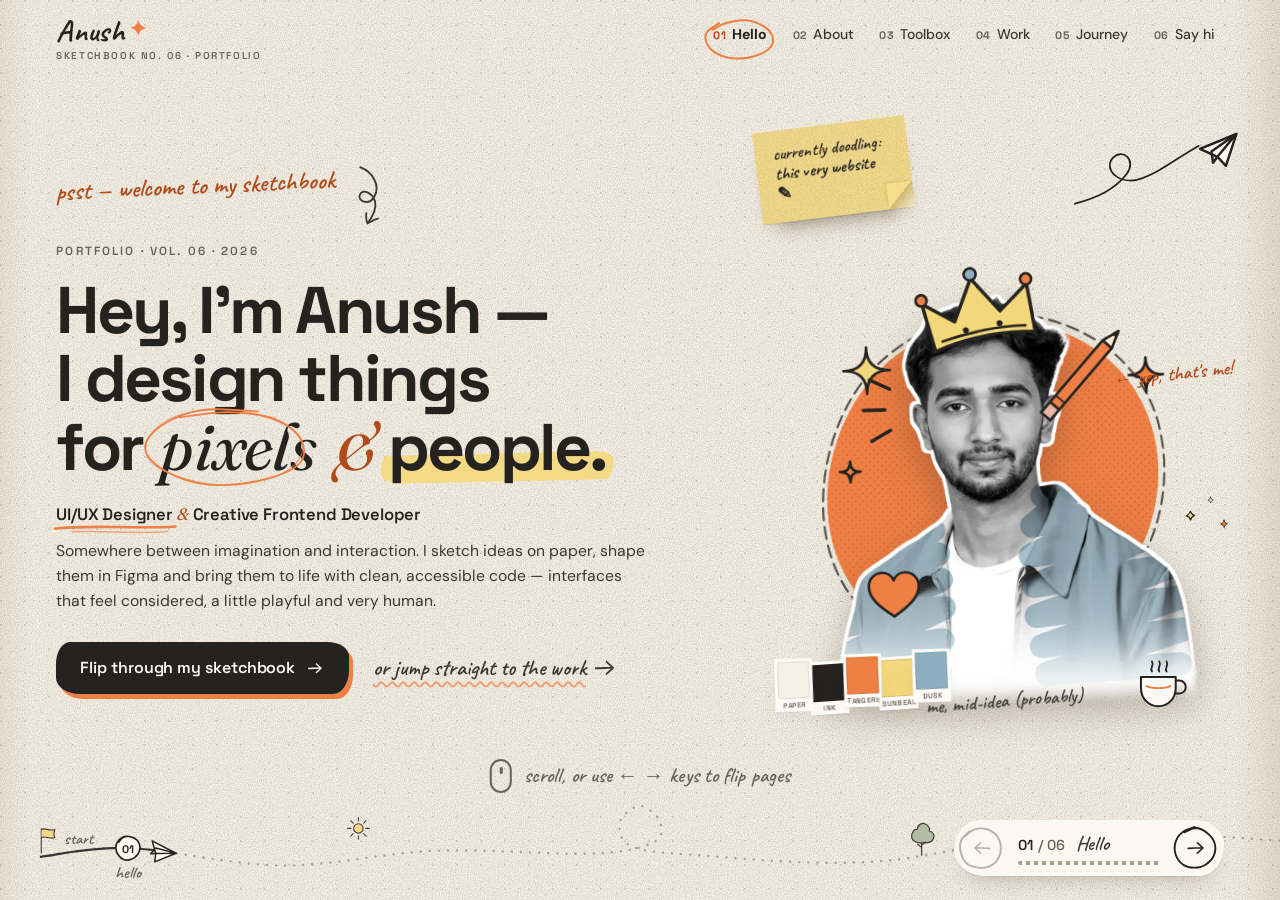
==== commit aa96d684: "Point SEO URLs and 404 page at the portfolio-design GitHub Pages site" ====
--- a/index.html
+++ b/index.html
@@ -9,22 +9,22 @@
   <meta name="theme-color" content="#F6F1E7">
   <meta name="color-scheme" content="light">
   <!-- Live URL (GitHub Pages). Update if you move to a custom domain — see README → SEO -->
-  <link rel="canonical" href="https://anumanuel.github.io/anush-portfolio/">
+  <link rel="canonical" href="https://anumanuel.github.io/portfolio-design/">
 
   <!-- Open Graph / social preview -->
   <meta property="og:type" content="website">
   <meta property="og:site_name" content="Anush · Sketchbook Portfolio">
   <meta property="og:title" content="Anush — I design things for pixels &amp; people">
   <meta property="og:description" content="A hand-drawn, horizontally scrolling portfolio: projects, skills, journey and a postcard to say hi.">
-  <meta property="og:url" content="https://anumanuel.github.io/anush-portfolio/">
-  <meta property="og:image" content="https://anumanuel.github.io/anush-portfolio/assets/images/og-image.jpg">
+  <meta property="og:url" content="https://anumanuel.github.io/portfolio-design/">
+  <meta property="og:image" content="https://anumanuel.github.io/portfolio-design/assets/images/og-image.jpg">
   <meta property="og:image:width" content="1200">
   <meta property="og:image:height" content="630">
   <meta property="og:image:alt" content="Hand-drawn sketchbook portfolio of Anush">
   <meta name="twitter:card" content="summary_large_image">
   <meta name="twitter:title" content="Anush — I design things for pixels &amp; people">
   <meta name="twitter:description" content="A hand-drawn, horizontally scrolling portfolio of a UI/UX designer &amp; creative developer.">
-  <meta name="twitter:image" content="https://anumanuel.github.io/anush-portfolio/assets/images/og-image.jpg">
+  <meta name="twitter:image" content="https://anumanuel.github.io/portfolio-design/assets/images/og-image.jpg">
 
   <link rel="icon" href="assets/icons/favicon.svg" type="image/svg+xml">
   <link rel="icon" href="assets/icons/favicon-32.png" sizes="32x32" type="image/png">
@@ -46,7 +46,7 @@
     "@type": "Person",
     "name": "Anush",
     "jobTitle": "UI/UX Designer & Creative Frontend Developer",
-    "url": "https://anumanuel.github.io/anush-portfolio/",
+    "url": "https://anumanuel.github.io/portfolio-design/",
     "knowsAbout": ["UI design", "UX design", "Figma", "HTML", "CSS", "JavaScript", "GSAP", "Responsive web design"]
   }
   </script>
